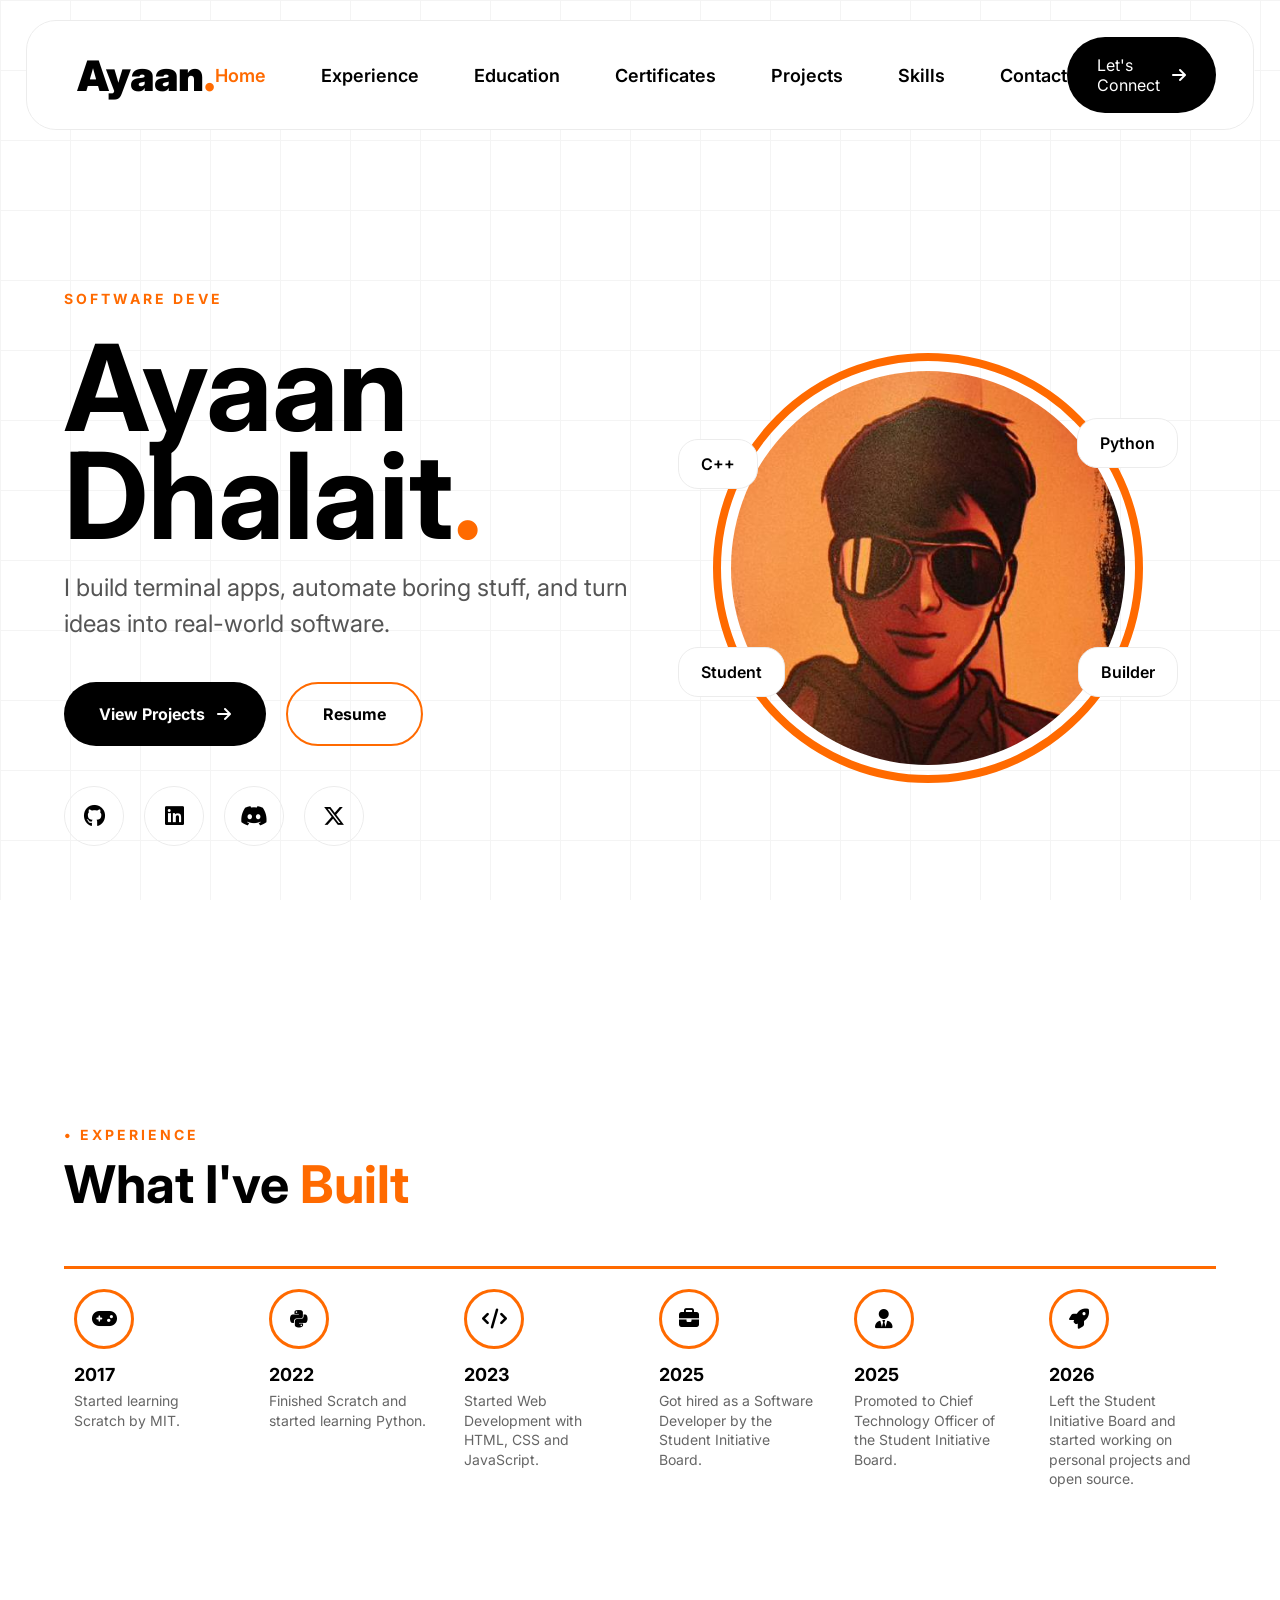
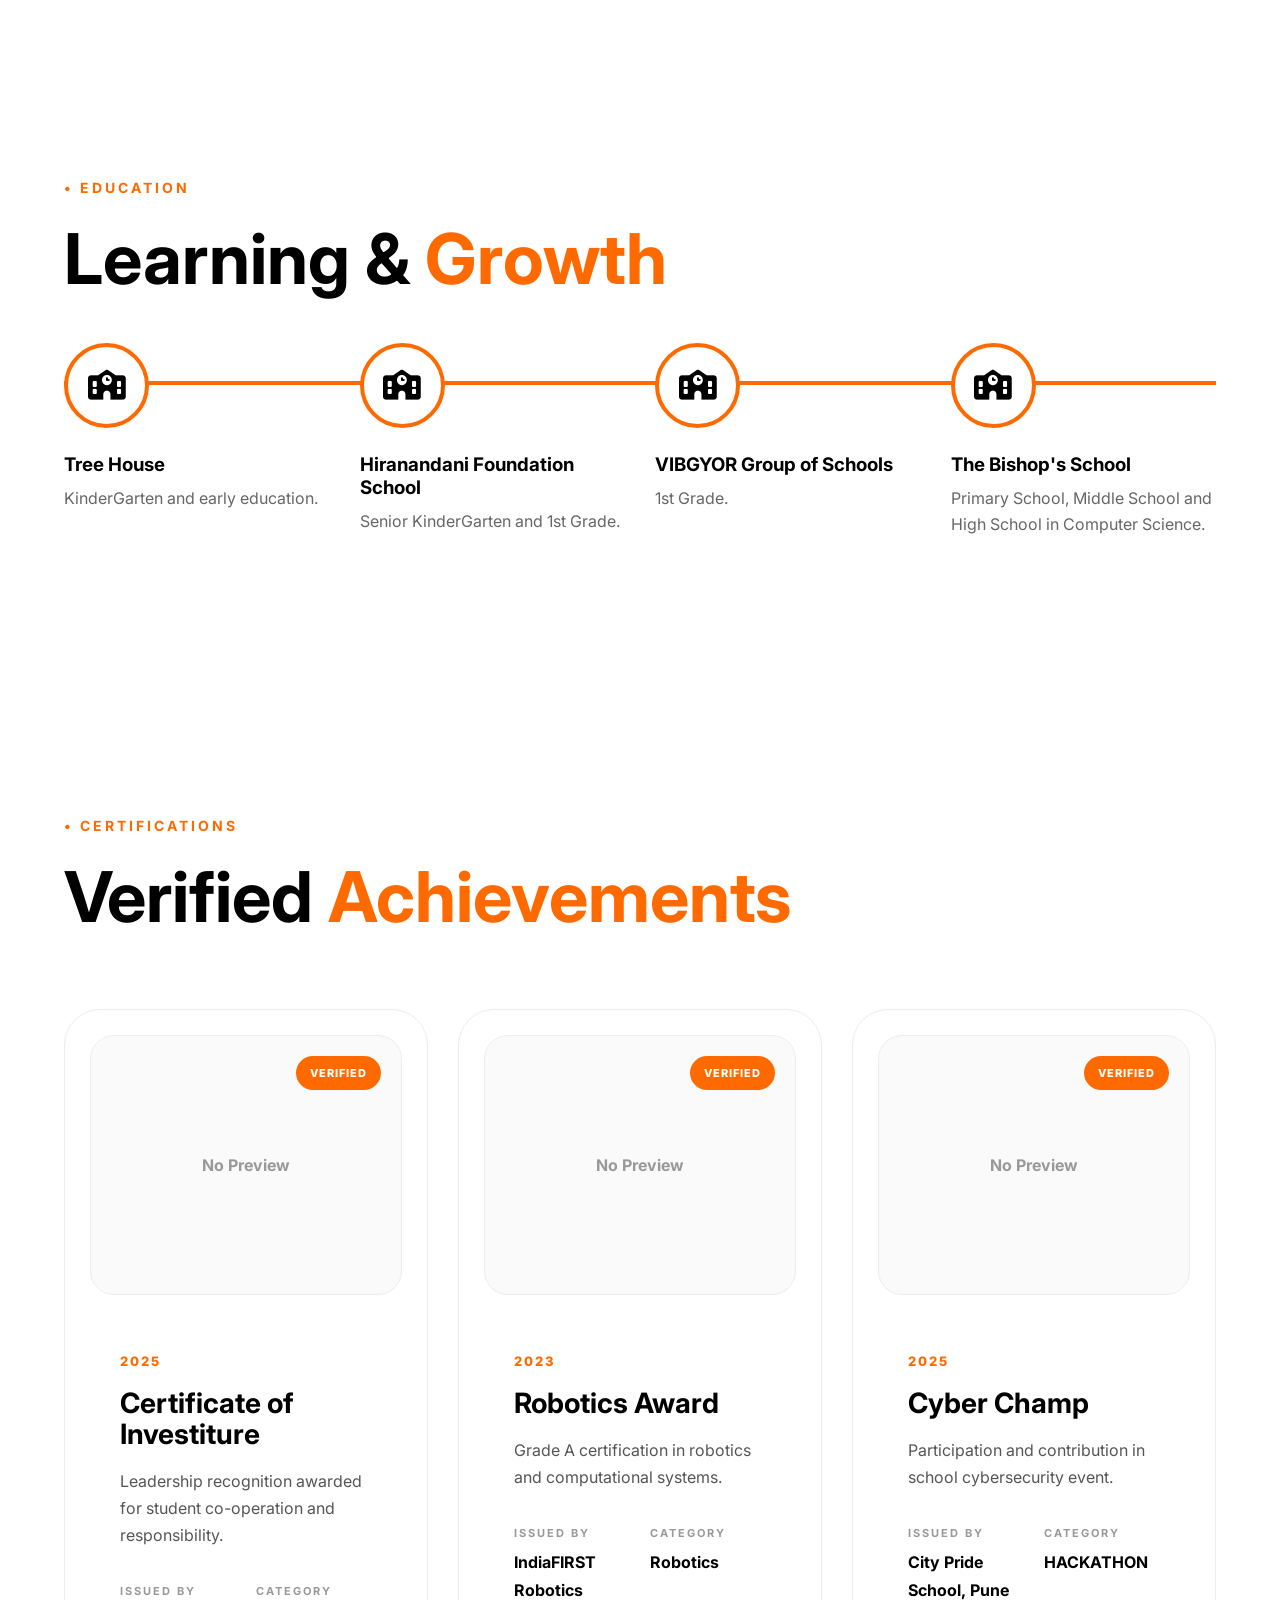
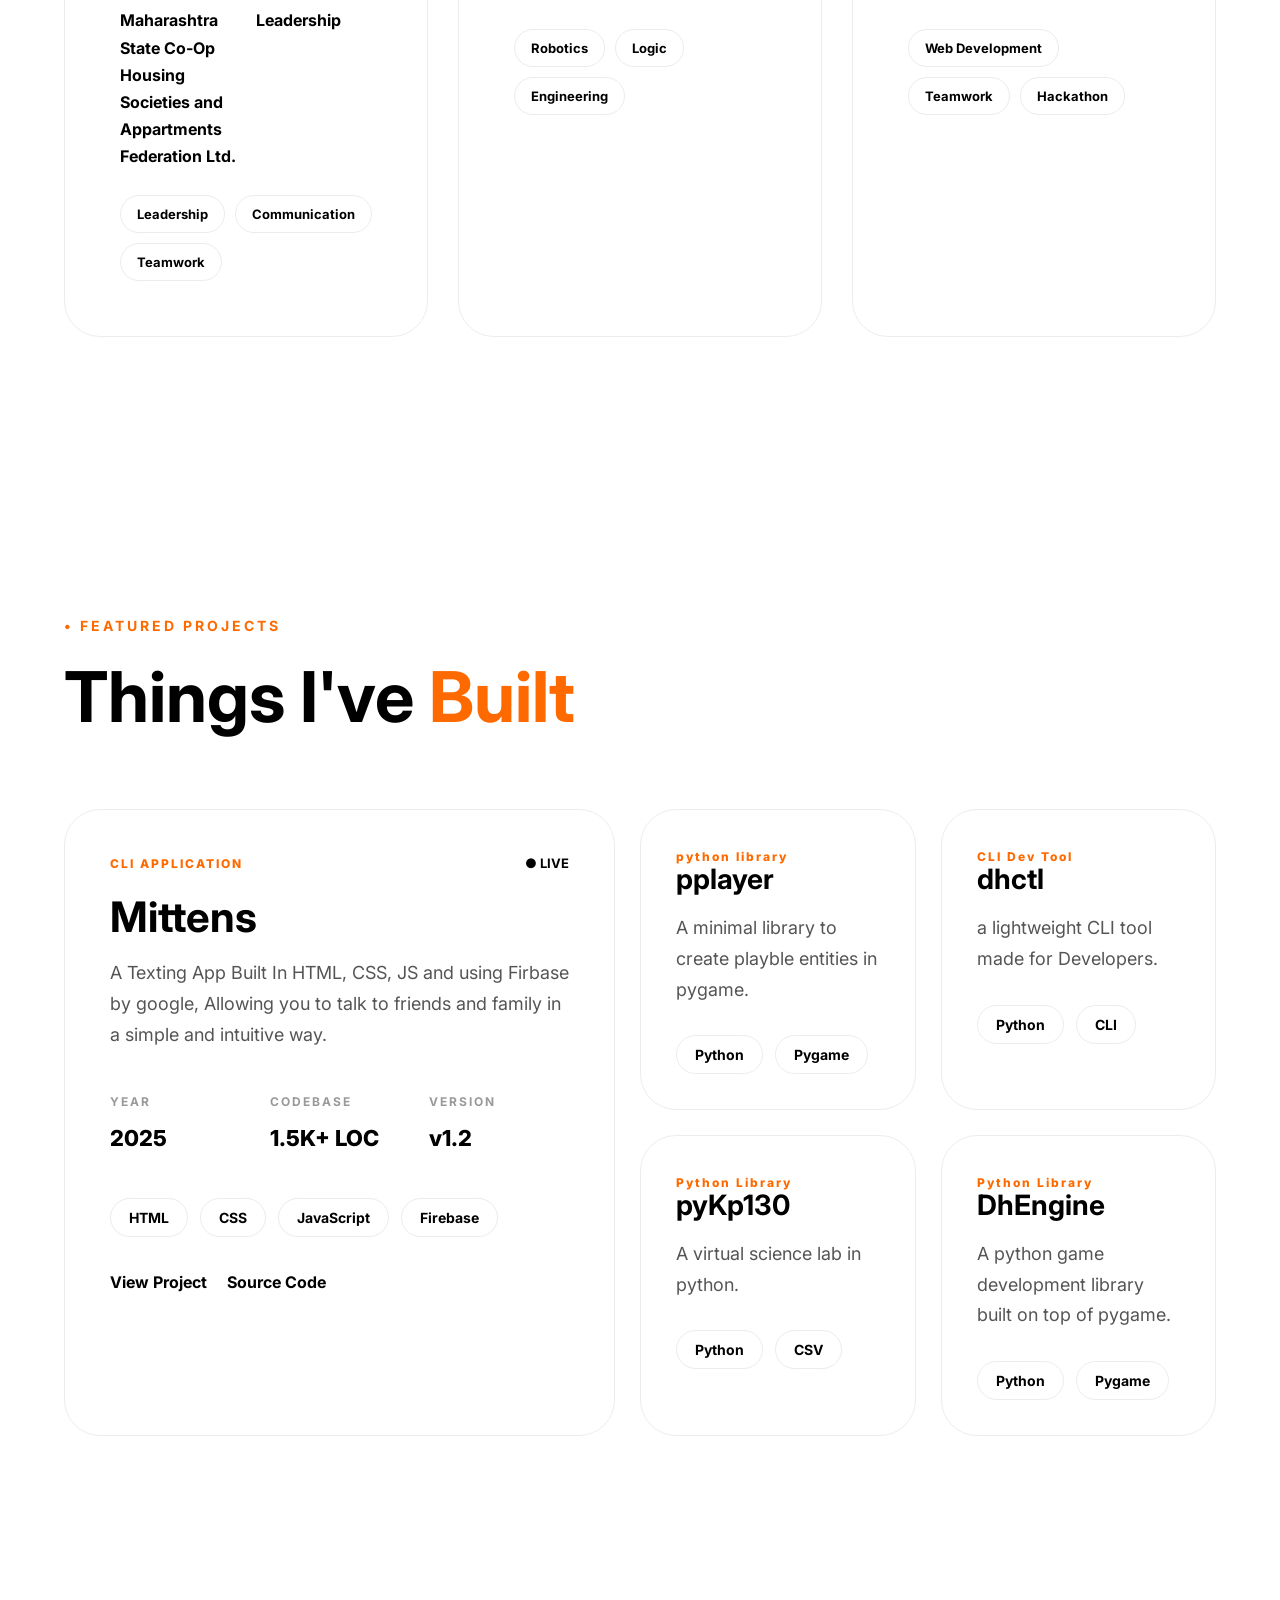
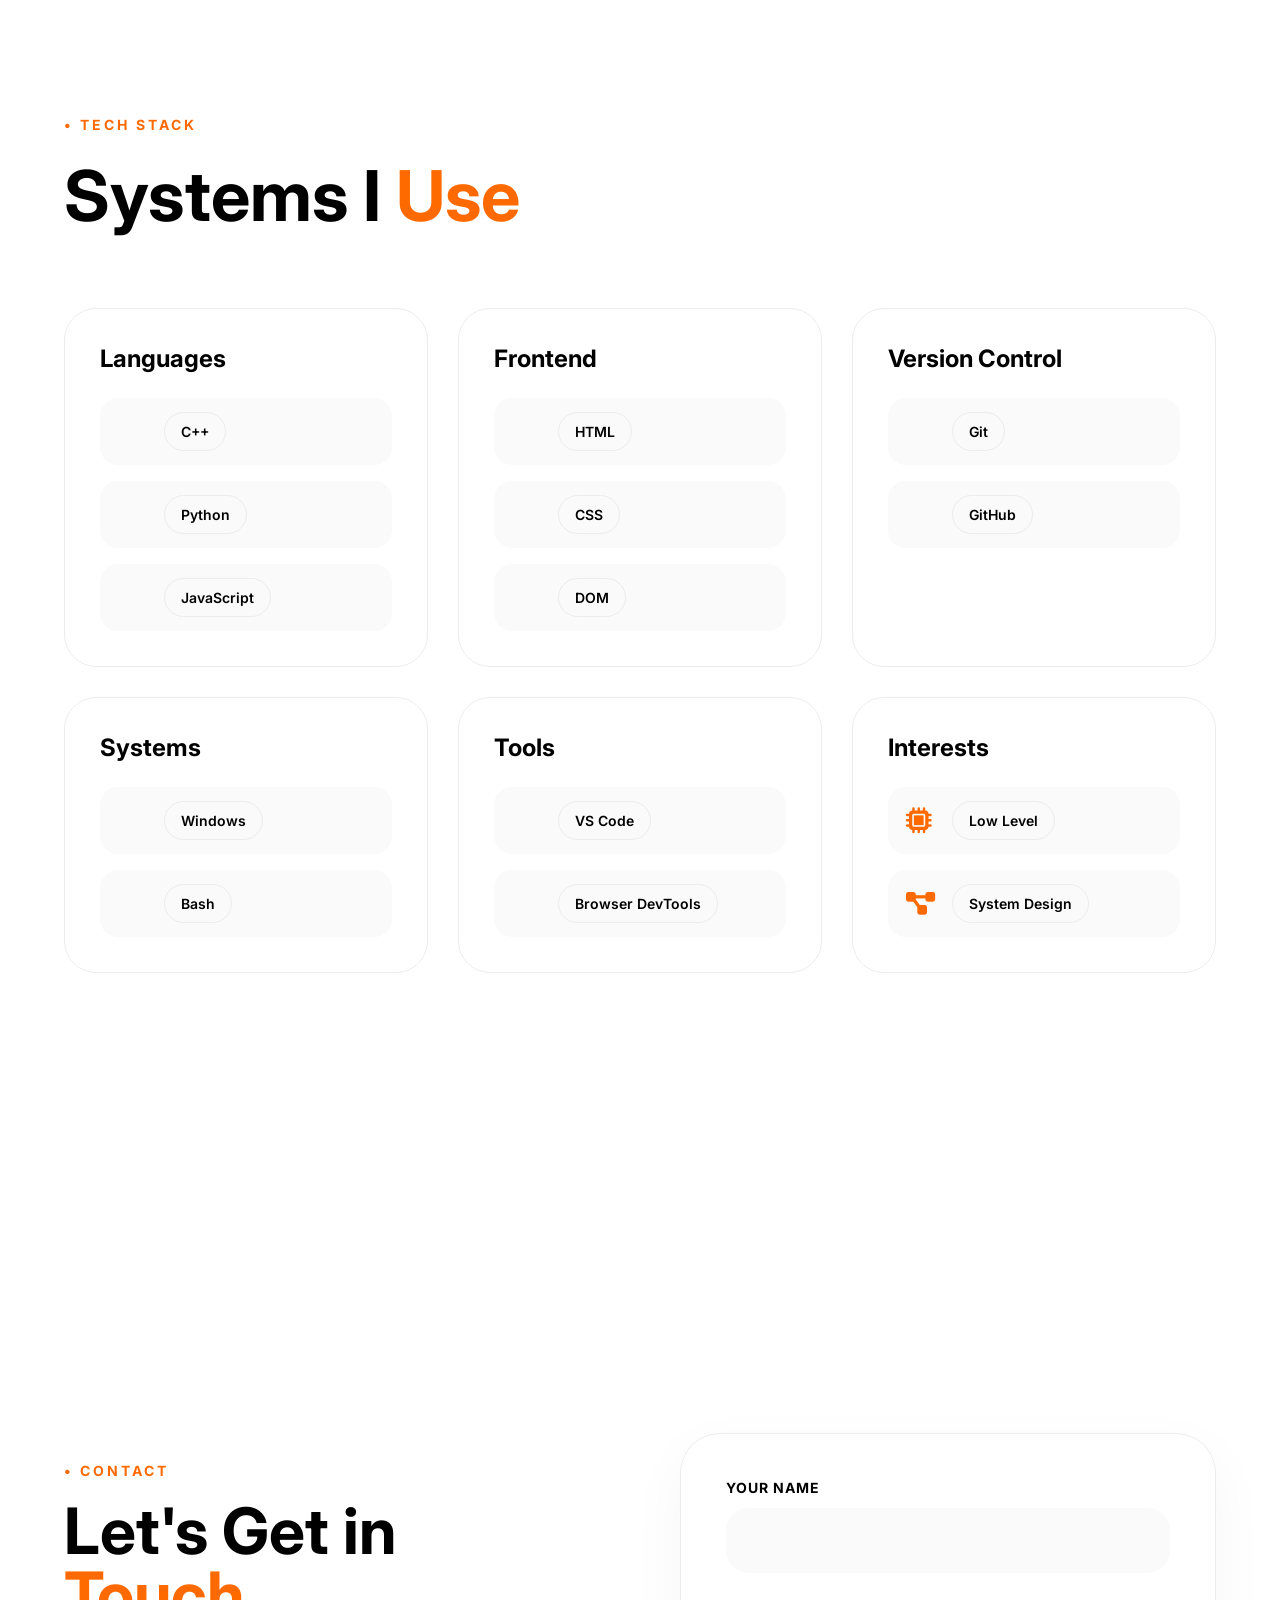
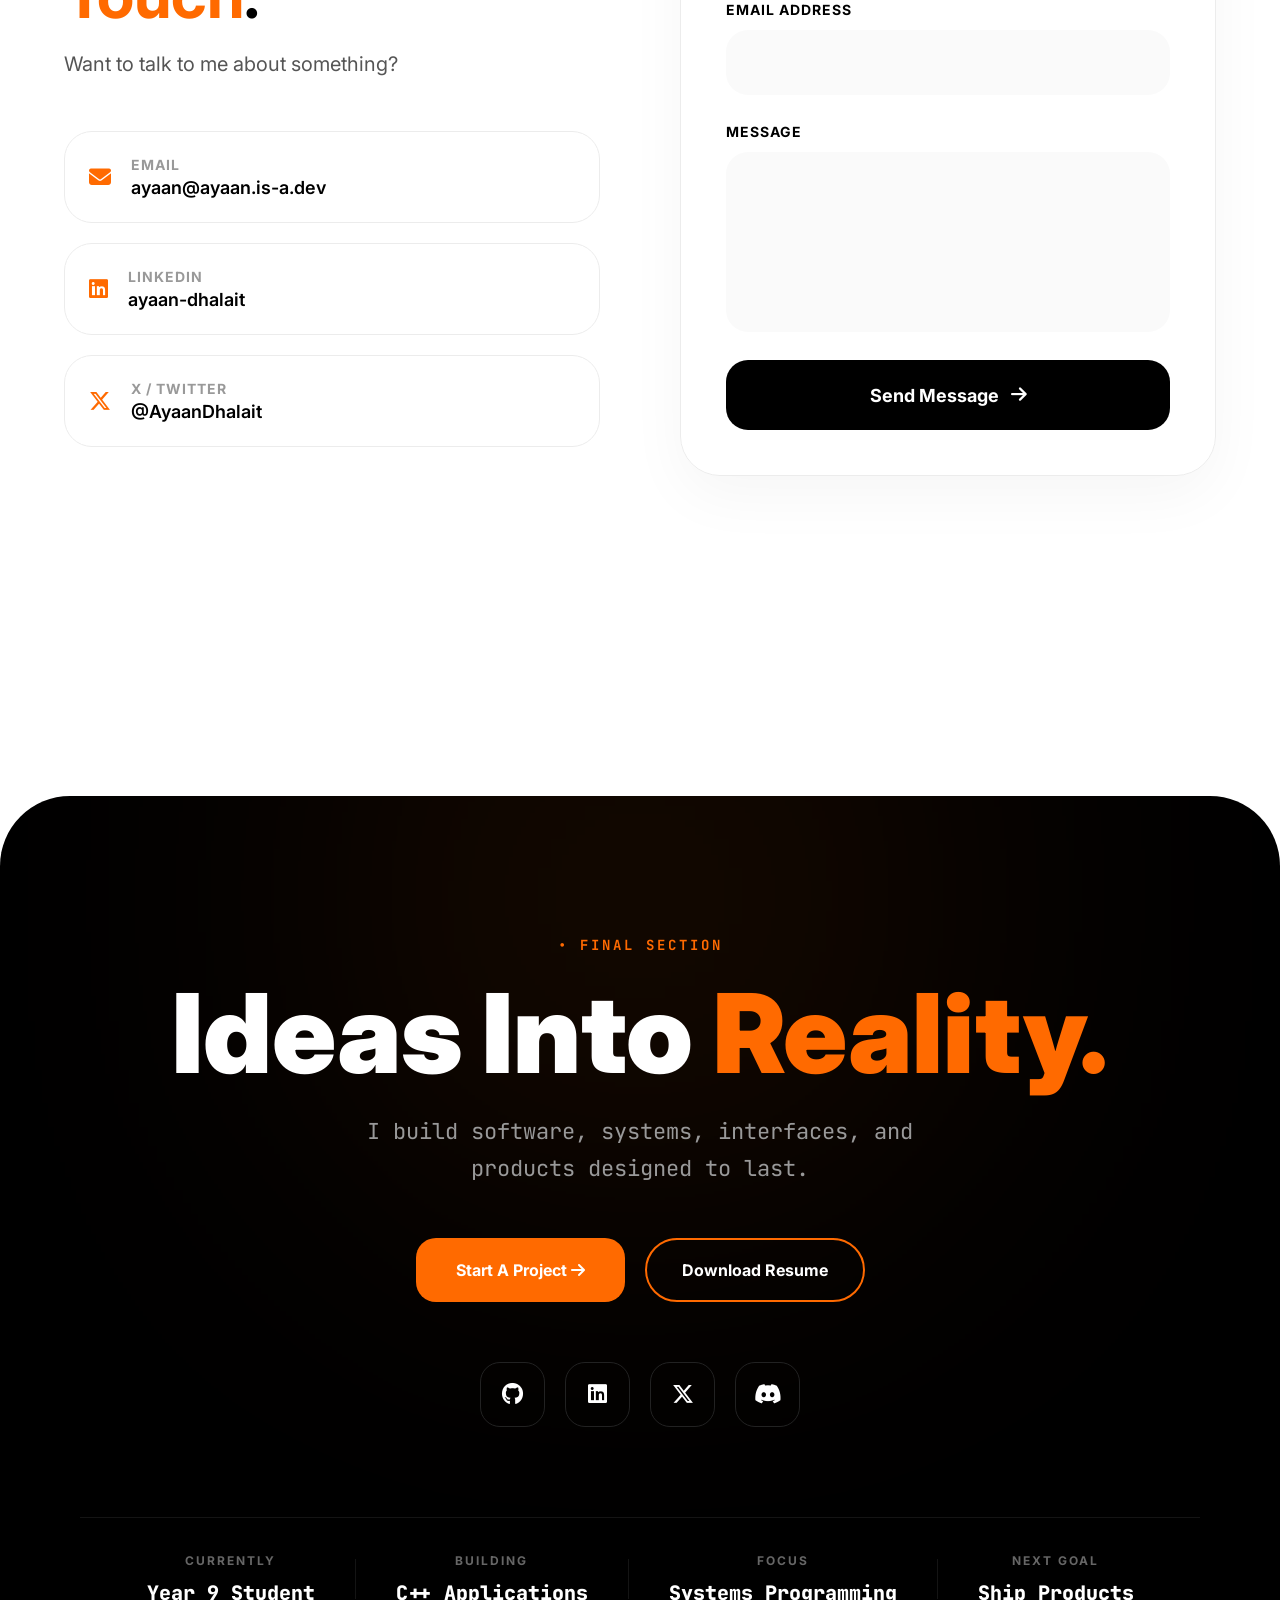
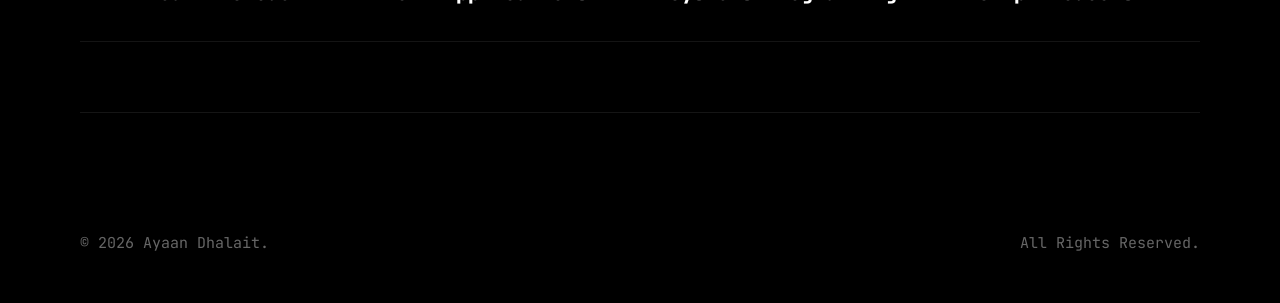
==== index.html @ b7010434 "Update index.html" ====
<!DOCTYPE html>
<html lang="en">
<head>
    <meta charset="UTF-8">
    <meta name="viewport" content="width=device-width, initial-scale=1.0">
    <title>Ayaan Dhalait</title>
    <link rel="stylesheet" href="styles.css">
    <link href="https://cdnjs.cloudflare.com/ajax/libs/font-awesome/6.7.2/css/all.min.css" rel="stylesheet">
    <link href="https://fonts.googleapis.com/css2?family=Inter:wght@400;500;600;700;800;900&display=swap" rel="stylesheet">
    <link rel="stylesheet" href="https://cdn.jsdelivr.net/gh/devicons/devicon@latest/devicon.min.css">
    <link rel="preconnect" href="https://fonts.googleapis.com">
    <link rel="preconnect" href="https://fonts.gstatic.com" crossorigin>
    <link href="https://fonts.googleapis.com/css2?family=JetBrains+Mono:ital,wght@0,100..800;1,100..800&display=swap" rel="stylesheet">
    <!DOCTYPE html>
    <meta name="description" content="Ayaan Dhalait is a Computer Programmer, Front-End Developer and Ex-CTO of the Student Initiative Board.">
    <meta property="og:title" content="Ayaan Dhalait">
    <meta name="twitter:title" content="Ayaan Dhalait">
    <meta name="application-name" content="Ayaan Dhalait">
    <meta name="keywords" content="Ayaan Dhalait, developer, programmer, Python, Pygame, web developer, portfolio">
    <meta name="author" content="Ayaan Dhalait">
    <link rel="canonical" href="https://ayaan.is-a.dev/">
    <meta property="og:title" content="Ayaan Dhalait">
    <meta property="og:description" content="Developer building games, tools, and web applications.">
    <meta property="og:url" content="https://ayaan.is-a.dev">
    <meta property="og:type" content="website">
    <meta property="og:image" content="https://ayaan.is-a.dev/banner.png">
    <meta name="twitter:card" content="summary_large_image">
    <meta property="og:site_name" content="Ayaan Dhalait">
    <meta name="twitter:title" content="Ayaan Dhalait">
    <meta name="twitter:description" content="Developer building games and software.">
    <meta name="twitter:image" content="https://ayaan.is-a.dev/banner.png">
    <meta name="twitter:creator" content="@AyaanDhalait">
    <link rel="icon" href="/favicon.ico">
    <script type="application/ld+json">
    {
    "@context": "https://schema.org",
    "@graph": [
        {
        "@type": "Person",
        "@id": "https://ayaan.is-a.dev/#person",
        "name": "Ayaan Dhalait",
        "url": "https://ayaan.is-a.dev/",
        "image": "https://ayaan.is-a.dev/banner.png",
        "jobTitle": "Computer Programmer",
        "birthDate": "2012-08-30",
        "worksFor": {
            "@type": "Organization",
            "name": "Student Initiative Board (SIB)",
            "url": "https://sibglobal.github.io/"
        },
        "sameAs": [
            "https://github.com/AyaanDhalait",
            "https://www.youtube.com/@AyaanDhalait",
            "https://x.com/AyaanDhalait",
            "https://instagram.com/ayaandhalait",
            "https://dev.to/ayaandhalait"
        ],
        "knowsAbout": [
            "Python",
            "JavaScript",
            "HTML",
            "CSS",
            "Game Development",
            "Web Development",
            "Pygame"
        ]
        },
        {
        "@type": "WebSite",
        "@id": "https://ayaan.is-a.dev/#website",
        "url": "https://ayaan.is-a.dev/",
        "name": "Ayaan Dhalait",
        "alternateName": [
            "Ayaan Dhalait Portfolio",
            "Ayaan Dhalait Developer"
        ],
        "description": "Portfolio of Ayaan Dhalait.",
        "publisher": {
            "@id": "https://ayaan.is-a.dev/#person"
        },
        "inLanguage": "en"
        },
    ]
    }
    </script>
</head>
<body>

<div class="grid"></div>

<nav>
    <a href="#home" class="logo">Ayaan<span>.</span></a>

    <div class="nav-links">
        <a href="#home">Home</a>
        <a href="#experience">Experience</a>
        <a href="#education">Education</a>
        <a href="#certificates">Certificates</a>
        <a href="#projects">Projects</a>
        <a href="#skills">Skills</a>
        <a href="#contact">Contact</a>
    </div>

    <a href="#contact" class="nav-btn">
        Let's Connect
        <i class="fa-solid fa-arrow-right"></i>
    </a>
    <div class="hamburger">

    <span></span>
    <span></span>
    <span></span>

</div>


<div class="mobile-menu">

    <a href="#home">Home</a>
    <a href="#experience">Experience</a>
    <a href="#education">Education</a>
    <a href="#certificates">Certificates</a>
    <a href="#projects">Projects</a>
    <a href="#skills">Skills</a>
    <a href="#contact">Contact</a>

</div>
</nav>



<section class="hero" id="home">

    <div class="hero-left">

        <p class="hero-mini" id="typewriter"></p>

        <h1>
            Ayaan<br>
            Dhalait<span>.</span>
        </h1>

        <p class="hero-desc">
            I build terminal apps, automate boring stuff, and turn ideas into real-world software.
        </p>

        <div class="hero-buttons">

            <a href="#projects" class="btn-dark">
                View Projects
                <i class="fa-solid fa-arrow-right"></i>
            </a>

            <a href="Ayaan_Dhalait_Resume.pdf" download class="btn-light">
                Resume
            </a>

        </div>

        <div class="socials">

            <a href="https://github.com/AyaanDhalait"><i class="fa-brands fa-github"></i></a>
            <a href="https://linkedin.com/in/ayaan-dhalait"><i class="fa-brands fa-linkedin"></i></a>
            <a href="https://discord.com/users/1444340744356761781"><i class="fa-brands fa-discord"></i></a>
            <a href="https://x.com/AyaanDhalait"><i class="fa-brands fa-x-twitter"></i></a>

        </div>

    </div>


    <div class="hero-right">

        <div class="avatar-wrap">

            <div class="avatar-ring">
                <img src="Ayaan.png">
            </div>

            <div class="tag tag1">C++</div>
            <div class="tag tag2">Python</div>
            <div class="tag tag3">Student</div>
            <div class="tag tag4">Builder</div>

        </div>

    </div>

</section>



<section class="experience" id="experience">

    <p class="section-mini">
        • EXPERIENCE
    </p>

    <h2>
        What I've <span>Built</span>
    </h2>

    <div class="timeline-line"></div>

    <div class="timeline">

        <div class="step">

            <div class="step-circle">
                <i class="fa-solid fa-gamepad"></i>
            </div>

            <h3>2017</h3>

            <p>
                Started learning Scratch by MIT.
            </p>

        </div>


        <div class="step">

            <div class="step-circle">
                <i class="fa-brands fa-python"></i>
            </div>

            <h3>2022</h3>

            <p>
                Finished Scratch and started learning Python.
            </p>

        </div>


        <div class="step">

            <div class="step-circle">
                <i class="fa-solid fa-code"></i>
            </div>

            <h3>2023</h3>

            <p>
                Started Web Development with HTML, CSS and JavaScript.
            </p>

        </div>


        <div class="step">

            <div class="step-circle">
                <i class="fa-solid fa-briefcase"></i>
            </div>

            <h3>2025</h3>

            <p>
                Got hired as a Software Developer by the Student Initiative Board.
            </p>

        </div>


        <div class="step">

            <div class="step-circle">
                <i class="fa-solid fa-user-tie"></i>
            </div>

            <h3>2025</h3>

            <p>
                Promoted to Chief Technology Officer of the Student Initiative Board.
            </p>

        </div>


        <div class="step">

            <div class="step-circle">
                <i class="fa-solid fa-rocket"></i>
            </div>

            <h3>2026</h3>

            <p>
                Left the Student Initiative Board and started working on personal projects and open source.
            </p>

        </div>

    </div>

</section>


<section class="education" id="education">

    <p class="section-mini">
        • EDUCATION
    </p>

    <h2>
        Learning & <span>Growth</span>
    </h2>


    <div class="timeline-line"></div>


    <div class="timeline">

        <div class="step">

            <div class="step-circle">
                <i class="fa-solid fa-school"></i>
            </div>

            <h3>Tree House</h3>

            <p>
                KinderGarten and early education.
            </p>

        </div>


        <div class="step">

            <div class="step-circle">
                <i class="fa-solid fa-school"></i>
            </div>

            <h3>Hiranandani Foundation School</h3>

            <p>
                Senior KinderGarten and 1st Grade.
            </p>

        </div>


        <div class="step">

            <div class="step-circle">
                <i class="fa-solid fa-school"></i>
            </div>

            <h3>VIBGYOR Group of Schools</h3>

            <p>
                1st Grade.
            </p>

        </div>


        <div class="step">

            <div class="step-circle">
                <i class="fa-solid fa-school"></i>
            </div>

            <h3>The Bishop's School</h3>

            <p>
                Primary School, Middle School and High School in Computer Science.
            </p>

        </div>

    </div>

</section>



<section class="certificates" id="certificates">

    <p class="section-mini">
        • CERTIFICATIONS
    </p>

    <h2>
        Verified <span>Achievements</span>
    </h2>


    <div class="certificate-grid">



        <div class="certificate-card">

            <div class="certificate-preview">

                <img src="certificate.png"
                onerror="this.style.display='none'; this.nextElementSibling.style.display='flex';">

                <div class="certificate-fallback">

                    No Preview

                </div>


                <div class="certificate-badge">

                    VERIFIED

                </div>

            </div>



            <div class="certificate-content">

                <span class="certificate-year">

                    2025

                </span>


                <h3>
                    Certificate of Investiture
                </h3>


                <p>
                    Leadership recognition awarded for
                    student co-operation and responsibility.
                </p>



                <div class="certificate-meta">

                    <div>

                        <span>
                            ISSUED BY
                        </span>

                        <p>
                            Maharashtra State Co-Op Housing Societies and Appartments Federation Ltd.
                        </p>

                    </div>


                    <div>

                        <span>
                            CATEGORY
                        </span>

                        <p>
                            Leadership
                        </p>

                    </div>

                </div>



                <div class="certificate-tags">

                    <span>Leadership</span>
                    <span>Communication</span>
                    <span>Teamwork</span>

                </div>

            </div>

        </div>




        <div class="certificate-card">

            <div class="certificate-preview">

                <img src="certificate2.png"
                onerror="this.style.display='none'; this.nextElementSibling.style.display='flex';">

                <div class="certificate-fallback">

                    No Preview

                </div>


                <div class="certificate-badge">

                    VERIFIED

                </div>

            </div>



            <div class="certificate-content">

                <span class="certificate-year">

                    2023

                </span>


                <h3>
                    Robotics Award
                </h3>


                <p>
                    Grade A certification in robotics
                    and computational systems.
                </p>



                <div class="certificate-meta">

                    <div>

                        <span>
                            ISSUED BY
                        </span>

                        <p>
                            IndiaFIRST Robotics                        </p>

                    </div>


                    <div>

                        <span>
                            CATEGORY
                        </span>

                        <p>
                            Robotics
                        </p>

                    </div>

                </div>



                <div class="certificate-tags">

                    <span>Robotics</span>
                    <span>Logic</span>
                    <span>Engineering</span>

                </div>

            </div>

        </div>




        <div class="certificate-card">

            <div class="certificate-preview">

                <img src="certificate3.png"
                onerror="this.style.display='none'; this.nextElementSibling.style.display='flex';">

                <div class="certificate-fallback">

                    No Preview

                </div>


                <div class="certificate-badge">

                    VERIFIED

                </div>

            </div>



            <div class="certificate-content">

                <span class="certificate-year">

                    2025

                </span>


                <h3>
                    Cyber Champ
                </h3>


                <p>
                    Participation and contribution
                    in school cybersecurity event.
                </p>



                <div class="certificate-meta">

                    <div>

                        <span>
                            ISSUED BY
                        </span>

                        <p>
                            City Pride School, Pune
                        </p>

                    </div>


                    <div>

                        <span>
                            CATEGORY
                        </span>

                        <p>
                            HACKATHON
                        </p>

                    </div>

                </div>



                <div class="certificate-tags">

                    <span>Web Development</span>
                    <span>Teamwork</span>
                    <span>Hackathon</span>

                </div>

            </div>

        </div>


    </div>

</section>



<section class="projects" id="projects">

    <p class="section-mini">
        • FEATURED PROJECTS
    </p>

    <h2>
        Things I've <span>Built</span>
    </h2>


    <div class="projects-layout">


        <div class="project-card large">

            <div class="project-top">

                <span class="project-type">
                    CLI APPLICATION
                </span>

                <span class="project-status">
                    ● LIVE
                </span>

            </div>


            <h3>
                Mittens
            </h3>


            <p>
                A Texting App Built In HTML, CSS, JS and using
                Firbase by google, Allowing you to talk to 
                friends and family in a simple and intuitive way.
            </p>


            <div class="project-metrics">

                <div>

                    <span>
                        YEAR
                    </span>

                    <p>
                        2025
                    </p>

                </div>


                <div>

                    <span>
                        CODEBASE
                    </span>

                    <p>
                        1.5K+ LOC
                    </p>

                </div>


                <div>

                    <span>
                        VERSION
                    </span>

                    <p>
                        v1.2
                    </p>

                </div>

            </div>


            <div class="project-stack">

                <span>HTML</span>
                <span>CSS</span>
                <span>JavaScript</span>
                <span>Firebase</span>

            </div>


            <div class="project-actions">

                <a href="https://mittenssocial.github.io/" target="_blank">
                    View Project
                </a>

                <a href="https://github.com/mittenssocial/mittenssocial.github.io/" target="_blank">
                    Source Code
                </a>

            </div>

        </div>




        <div class="project-card">

            <span class="project-type">
                python library
            </span>

            <h3>
                pplayer
            </h3>

            <p>
                A minimal library to create playble entities in pygame.
            </p>


            <div class="project-stack">

                <span>Python</span>
                <span>Pygame</span>

            </div>

        </div>




        <div class="project-card">

            <span class="project-type">
                CLI Dev Tool
            </span>

            <h3>
                dhctl
            </h3>

            <p>
                a lightweight CLI tool made for Developers.
            </p>


            <div class="project-stack">

                <span>Python</span>
                <span>CLI</span>

            </div>

        </div>




        <div class="project-card">

            <span class="project-type">
                Python Library
            </span>

            <h3>
                pyKp130
            </h3>

            <p>
                A virtual science lab in python.
            </p>


            <div class="project-stack">

                <span>Python</span>
                <span>CSV</span>

            </div>

        </div>

        <div class="project-card">

            <span class="project-type">
                Python Library
            </span>

            <h3>
                DhEngine
            </h3>

            <p>
                A python game development library built on top of pygame.
            </p>


            <div class="project-stack">

                <span>Python</span>
                <span>Pygame</span>

            </div>

        </div>


    </div>

</section>



<section class="skills" id="skills">

    <p class="section-mini">
        • TECH STACK
    </p>

    <h2>
        Systems I <span>Use</span>
    </h2>


    <div class="stack-grid">


        <div class="stack-group">

            <h3>Languages</h3>

            <div class="stack-items">

                <div class="stack-item">
                    <i class="devicon-cplusplus-plain"></i>
                    <span>C++</span>
                </div>

                <div class="stack-item">
                    <i class="devicon-python-plain"></i>
                    <span>Python</span>
                </div>

                <div class="stack-item">
                    <i class="devicon-javascript-plain"></i>
                    <span>JavaScript</span>
                </div>

            </div>

        </div>



        <div class="stack-group">

            <h3>Frontend</h3>

            <div class="stack-items">

                <div class="stack-item">
                    <i class="devicon-html5-plain"></i>
                    <span>HTML</span>
                </div>

                <div class="stack-item">
                    <i class="devicon-css3-plain"></i>
                    <span>CSS</span>
                </div>

                <div class="stack-item">
                    <i class="devicon-javascript-plain"></i>
                    <span>DOM</span>
                </div>

            </div>

        </div>



        <div class="stack-group">

            <h3>Version Control</h3>

            <div class="stack-items">

                <div class="stack-item">
                    <i class="devicon-git-plain"></i>
                    <span>Git</span>
                </div>

                <div class="stack-item">
                    <i class="devicon-github-original"></i>
                    <span>GitHub</span>
                </div>

            </div>

        </div>



        <div class="stack-group">

            <h3>Systems</h3>

            <div class="stack-items">

                <div class="stack-item">
                    <i class="devicon-windows8-original"></i>
                    <span>Windows</span>
                </div>

                <div class="stack-item">
                    <i class="devicon-bash-plain"></i>
                    <span>Bash</span>
                </div>

            </div>

        </div>



        <div class="stack-group">

            <h3>Tools</h3>

            <div class="stack-items">

                <div class="stack-item">
                    <i class="devicon-vscode-plain"></i>
                    <span>VS Code</span>
                </div>

                <div class="stack-item">
                    <i class="devicon-chrome-plain"></i>
                    <span>Browser DevTools</span>
                </div>

            </div>

        </div>



        <div class="stack-group">

            <h3>Interests</h3>

            <div class="stack-items">

                <div class="stack-item">
                    <i class="fa-solid fa-microchip"></i>
                    <span>Low Level</span>
                </div>

                <div class="stack-item">
                    <i class="fa-solid fa-diagram-project"></i>
                    <span>System Design</span>
                </div>

            </div>

        </div>


    </div>

</section>


<section class="contact" id="contact">

    <div class="contact-info">

        <p class="section-mini">
            • CONTACT
        </p>

        <h2>
            Let's Get in <span>Touch</span>.
        </h2>

        <p class="contact-desc">
            Want to talk to me about something?
        </p>


        <div class="contact-meta">

            <div class="meta-card">

                <i class="fa-solid fa-envelope"></i>

                <div>

                    <span>Email</span>

                    <p>ayaan@ayaan.is-a.dev</p>

                </div>

            </div>


<div class="meta-card">

    <i class="fa-brands fa-linkedin"></i>

    <div>

        <span>LinkedIn</span>

        <p>ayaan-dhalait</p>

    </div>

</div>


<div class="meta-card">

    <i class="fa-brands fa-x-twitter"></i>

    <div>

        <span>X / Twitter</span>

        <p>@AyaanDhalait</p>

    </div>

</div>

        </div>

    </div>



<form class="contact-form" action="https://formspree.io/f/xwvavoee" method="POST">

    <div class="input-group">

        <label>Your Name</label>

        <input type="text" name="name" required>

    </div>


    <div class="input-group">

        <label>Email Address</label>

        <input type="email" name="email" required>

    </div>


    <div class="input-group">

        <label>Message</label>

        <textarea name="message" required></textarea>

    </div>


    <!-- optional: subject line -->
    <input type="hidden" name="_subject" value="New message from portfolio">

    <!-- optional: redirect after submit -->
    <input type="hidden" name="_redirect" value="https://ayaan.is-a.dev/thanks.html">


    <button type="submit">

        Send Message

        <i class="fa-solid fa-arrow-right"></i>

    </button>

</form>

</section>


<footer>

    <div class="footer-glow"></div>


    <p class="footer-mini">
        • FINAL SECTION
    </p>


    <h2>
        Ideas Into <span>Reality.</span>
    </h2>


    <p class="footer-desc">
        I build software, systems, interfaces,
        and products designed to last.
    </p>



    <div class="footer-cta">

        <a href="#contact" class="footer-primary">

            Start A Project

            <i class="fa-solid fa-arrow-right"></i>

        </a>


        <a href="Ayaan_Dhalait_Resume.pdf" download class="btn-light">

            Download Resume

        </a>

    </div>



    <div class="footer-socials">

        <a href="https://github.com/AyaanDhalait">
            <i class="fa-brands fa-github"></i>
        </a>

        <a href="https://linkedin.com/in/ayaan-dhalait">
            <i class="fa-brands fa-linkedin"></i>
        </a>

        <a href="https://x.com/AyaanDhalait">
            <i class="fa-brands fa-x-twitter"></i>
        </a>

        <a href="https://discord.com/users/1444340744356761781">
            <i class="fa-brands fa-discord"></i>
        </a>

    </div>



<div class="footer-status">

    <div class="status-item">

        <span>
            Currently
        </span>

        <p>
            Year 9 Student
        </p>

    </div>


    <div class="status-divider"></div>


    <div class="status-item">

        <span>
            Building
        </span>

        <p>
            C++ Applications
        </p>

    </div>


    <div class="status-divider"></div>


    <div class="status-item">

        <span>
            Focus
        </span>

        <p>
            Systems Programming
        </p>

    </div>


    <div class="status-divider"></div>


    <div class="status-item">

        <span>
            Next Goal
        </span>

        <p>
            Ship Products
        </p>

    </div>

</div>



    <div class="footer-line"></div>



    <div class="footer-bottom">

        <p>
            © 2026 Ayaan Dhalait.
        </p>

        <p>
            All Rights Reserved.
        </p>

    </div>

</footer>

<script src="script.js"></script>

</body>
</html>
---- styles.css ----
*{
    margin:0;
    padding:0;
    box-sizing:border-box;
    font-family:Inter,sans-serif;
    scroll-behavior:smooth;
}

body{
    background:white;
    color:black;
    overflow-x:hidden;
}

a{
    text-decoration:none;
    color:inherit;
}

.grid{
    position:fixed;
    inset:0;
    z-index:-1;

    background-image:
    linear-gradient(#f4f4f4 1px,transparent 1px),
    linear-gradient(90deg,#f4f4f4 1px,transparent 1px);

    background-size:70px 70px;
}

nav{
    position:sticky;
    top:20px;

    width:96%;
    margin:20px auto;

    height:110px;

    padding:0 50px;

    background:rgba(255,255,255,.92);

    backdrop-filter:blur(20px);

    border:1px solid #ececec;

    border-radius:30px;

    display:flex;
    justify-content:space-between;
    align-items:center;

    z-index:100;

    transition:.4s;
}

nav.scrolled{
    top:10px;
    box-shadow:0 20px 50px rgba(0,0,0,.08);
}

.logo{
    font-size:42px;
    font-weight:900;
}

.logo span{
    color:#ff6a00;
}

.nav-links{
    display:flex;
    gap:55px;
    font-size:18px;
    font-weight:600;
}

.nav-links a.active{
    color:#ff6a00;
}

.nav-btn{
    background:black;
    color:white;

    border-radius:999px;

    padding:18px 30px;

    display:flex;
    gap:12px;
    align-items:center;
}

.hero{
    width:90%;
    margin:auto;

    min-height:85vh;

    display:grid;
    grid-template-columns:1fr 1fr;
    align-items:center;
}

.hero-mini{
display:block;
height:24px;
min-width:320px;
font-size:14px;
font-weight:700;
letter-spacing:3px;
color:#ff6a00;
text-transform:uppercase;
white-space:nowrap;
overflow:hidden;
}

.section-mini,
.footer-mini{
    color:#ff6a00;
    font-size:14px;
    font-weight:700;
    letter-spacing:3px;
}

.hero h1{
    font-size:120px;
    line-height:.9;
    margin:20px 0;
}

.hero h1 span,
section h2 span,
footer h2 span{
    color:#ff6a00;
}

.hero-desc{
    color:#555;
    font-size:24px;
    line-height:1.5;
    max-width:600px;
}

.hero-buttons{
    margin-top:40px;
    display:flex;
    gap:20px;
}

.btn-dark,
.btn-light{
    padding:20px 35px;
    border-radius:999px;
    font-weight:700;

    display:flex;
    align-items:center;
    gap:12px;
}

.btn-dark{
    background:black;
    color:white;
}

.btn-light{
    border:2px solid #ff6a00;
}

.socials{
    margin-top:40px;
    display:flex;
    gap:20px;
}

.socials a,
.footer-socials a{
    width:60px;
    height:60px;

    border:1px solid #ececec;

    border-radius:50%;

    display:flex;
    justify-content:center;
    align-items:center;

    font-size:22px;

    transition:.3s;
}

.socials a:hover,
.footer-socials a:hover{
    transform:translateY(-5px);
    border-color:#ff6a00;
}

.avatar-wrap{
    position:relative;
    width:500px;
    margin:auto;
    animation:float 4s ease-in-out infinite;
}

.avatar-ring{
    width:430px;
    height:430px;

    border-radius:50%;

    border:8px solid #ff6a00;

    padding:10px;

    margin:auto;
}

.avatar-ring img{
    width:100%;
    height:100%;

    object-fit:cover;

    border-radius:50%;
}

.tag{
    position:absolute;

    background:white;

    border:1px solid #ececec;

    padding:14px 22px;

    border-radius:20px;

    font-weight:600;

    transition:.3s;
}

.tag:hover{
    transform:translateY(-5px);
    border-color:#ff6a00;
}

.tag1{
    top:20%;
    left:0;
}

.tag2{
    top:15%;
    right:0;
}

.tag3{
    bottom:20%;
    left:0;
}

.tag4{
    bottom:20%;
    right:0;
}

section{
    width:90%;
    margin:auto;
    padding:140px 0;
}

section h2{
    font-size:70px;
    margin-top:20px;
}

.timeline-line{
    width:100%;
    height:4px;

    background:#ff6a00;

    margin:80px 0 -42px;
}

.timeline{
    display:grid;
    grid-template-columns:repeat(4,1fr);
    gap:30px;
}

.step-circle{
    width:85px;
    height:85px;
    background-color: #fff;
    border-radius:50%;

    border:4px solid #ff6a00;

    display:flex;
    justify-content:center;
    align-items:center;

    font-size:30px;
}

.step h3{
    margin:25px 0 10px;
}

.step p{
    color:#666;
    line-height:1.6;
}

.project-grid{
    margin-top:60px;

    display:grid;
    grid-template-columns:repeat(3,1fr);

    gap:30px;
}

.project-card{
    border:1px solid #ececec;

    border-radius:28px;

    padding:20px;

    transition:.4s;
}

.project-card:hover{
    transform:translateY(-12px);
    box-shadow:0 20px 50px rgba(0,0,0,.08);
}

.project-preview{
    height:220px;

    background:black;

    border-radius:20px;

    margin-bottom:20px;
}

.project-top{
    display:flex;
    justify-content:space-between;
    margin-bottom:10px;
}

.project-card p{
    color:#666;
}

.skill-pills{
    margin-top:60px;

    display:flex;
    gap:20px;
    flex-wrap:wrap;
}

.pill{
    padding:20px 30px;

    border-radius:999px;

    border:1px solid #ececec;

    font-weight:700;

    transition:.3s;
}

.pill:hover{
    transform:translateY(-5px);
    border-color:#ff6a00;
}

footer{
    width:100%;

    margin-top:100px;

    padding:180px 6% 60px;

    background:black;

    color:white;

    border-radius:80px 80px 0 0;
}

footer h2{
    margin-top:30px;
    font-size:100px;
    line-height:1;
}

.footer-socials{
    margin-top:70px;

    display:flex;
    gap:25px;
}

.footer-bottom{
    margin-top:120px;

    display:flex;
    justify-content:space-between;

    color:#888;

    font-size:18px;
}

@keyframes float{

    0%{
        transform:translateY(0);
    }

    50%{
        transform:translateY(-12px);
    }

    100%{
        transform:translateY(0);
    }

}

.experience,
.education{
    width:90%;
    margin:auto;
    padding:140px 0;
}

.exp-grid{
    margin-top:60px;

    display:grid;
    grid-template-columns:repeat(2,1fr);

    gap:30px;
}

.exp-card,
.edu-card{

    border:1px solid #ececec;

    border-radius:30px;

    padding:40px;

    transition:.4s;

}

.exp-card:hover,
.edu-card:hover{

    transform:translateY(-10px);

    box-shadow:0 20px 50px rgba(0,0,0,.08);

}

.year{

    color:#ff6a00;

    font-weight:800;

    font-size:18px;

}

.exp-card h3,
.edu-card h3{

    margin:20px 0 15px;

    font-size:34px;

}

.exp-card p,
.edu-card p{

    color:#666;

    line-height:1.7;

}

.edu-card{

    margin-top:60px;

    display:flex;

    justify-content:space-between;

    align-items:center;

}

.contact{
display:grid;
grid-template-columns:1fr 1fr;
gap:80px;
align-items:center;
margin-top:180px;
}



.contact-info h2{
font-size:64px;
line-height:1;
margin:20px 0;
}



.contact-desc{
font-size:20px;
line-height:1.7;
color:#555;
max-width:500px;
}



.contact-meta{
display:flex;
flex-direction:column;
gap:20px;
margin-top:50px;
}



.meta-card{
display:flex;
align-items:center;
gap:20px;
padding:24px;
border:1px solid #ececec;
border-radius:28px;
transition:.4s;
}

.meta-card:hover{
transform:translateX(10px);
border-color:#ff6a00;
}



.meta-card i{
font-size:22px;
color:#ff6a00;
}



.meta-card span{
display:block;
font-size:14px;
font-weight:700;
text-transform:uppercase;
letter-spacing:1px;
color:#999;
margin-bottom:4px;
}



.meta-card p{
font-size:18px;
font-weight:600;
}



.contact-form{
padding:45px;
border:1px solid #ececec;
border-radius:40px;
display:flex;
flex-direction:column;
gap:28px;
box-shadow:0 20px 60px rgba(0,0,0,.04);
}



.input-group{
display:flex;
flex-direction:column;
gap:12px;
}



.input-group label{
font-size:14px;
font-weight:700;
letter-spacing:1px;
text-transform:uppercase;
}



.contact-form input,
.contact-form textarea{
border:none;
outline:none;
background:#fafafa;
padding:22px;
border-radius:22px;
font-size:18px;
font-family:inherit;
transition:.3s;
}



.contact-form textarea{
height:180px;
resize:none;
}



.contact-form input:focus,
.contact-form textarea:focus{
background:white;
box-shadow:0 0 0 2px #ff6a00;
}



.contact-form button{
height:70px;
border:none;
border-radius:22px;
background:black;
color:white;
font-size:18px;
font-weight:700;
cursor:pointer;
display:flex;
align-items:center;
justify-content:center;
gap:12px;
transition:.4s;
}



.contact-form button:hover{
background:#ff6a00;
transform:translateY(-4px);
}

.certificate-preview{
    height:220px;
    border-radius:20px;
    overflow:hidden;
    margin-bottom:20px;
    border:1px solid #ececec;
}

.certificate-preview img{
    width:100%;
    height:100%;
    object-fit:cover;
}

.no-preview{
    display:flex;
    justify-content:center;
    align-items:center;
    color:#999;
}

.card-type{
font-size:13px;
font-weight:700;
letter-spacing:2px;
color:#ff6a00;
}

.project-stack,
.stack-items{
display:flex;
flex-wrap:wrap;
gap:12px;
margin-top:25px;
}

.project-stack span,
.stack-items span{
padding:10px 16px;
border:1px solid #ececec;
border-radius:999px;
font-size:14px;
font-weight:600;
}

.project-actions{
display:flex;
gap:30px;
margin-top:30px;
}

.project-actions a{
text-decoration:none;
font-weight:700;
color:black;
}

.certificate-grid{
display:grid;
grid-template-columns:repeat(3,1fr);
gap:30px;
}

.certificate-card{
border:1px solid #ececec;
border-radius:32px;
padding:25px;
}

.certificate-preview{
height:230px;
border-radius:24px;
overflow:hidden;
margin-bottom:25px;
background:#fafafa;
position:relative;
}

.certificate-preview img{
width:100%;
height:100%;
object-fit:cover;
}

.no-preview{
display:none;
justify-content:center;
align-items:center;
height:100%;
font-weight:600;
color:#999;
}

.stack-grid{
display:grid;
grid-template-columns:repeat(3,1fr);
gap:30px;
margin-top:60px;
}

.stack-group{
border:1px solid #ececec;
border-radius:32px;
padding:35px;
}

.hamburger{
display:none;
flex-direction:column;
gap:6px;
cursor:pointer;
z-index:1001;
}

.hamburger span{
width:30px;
height:3px;
background:black;
border-radius:999px;
transition:.3s;
}

.mobile-menu{
display:none;
}

@media(max-width:1000px){

.nav-links,
.nav-btn{
display:none;
}

.hamburger{
display:flex;
}

.mobile-menu{
position:fixed;
top:100px;
left:0;
width:100%;
background:white;
padding:40px;
display:flex;
flex-direction:column;
gap:25px;
transform:translateY(-150%);
opacity:0;
pointer-events:none;
transition:.4s;
z-index:1000;
border-bottom:1px solid #ececec;
}

.mobile-menu.active{
transform:translateY(0);
opacity:1;
pointer-events:auto;
}

.mobile-menu a{
text-decoration:none;
font-size:24px;
font-weight:700;
color:black;
}

.hero{
grid-template-columns:1fr;
gap:80px;
text-align:center;
}

.hero-right{
display:flex;
justify-content:center;
}

.avatar-ring{
width:300px;
height:300px;
}

h1{
font-size:70px;
}

.timeline,
.project-grid,
.certificate-grid,
.stack-grid{
grid-template-columns:1fr;
}

.contact{
grid-template-columns:1fr;
gap:60px;
}

footer h2{
font-size:50px;
}

}

footer{
position:relative;
overflow:hidden;
margin-top:180px;
padding:140px 80px 50px;
background:black;
color:white;
border-radius:70px 70px 0 0;
text-align:center;
}



.footer-glow{
position:absolute;
width:500px;
height:500px;
background:#ff6a00;
filter:blur(180px);
opacity:.12;
top:-150px;
left:50%;
transform:translateX(-50%);
pointer-events:none;
}



.footer-mini{
font-size:14px;
letter-spacing:3px;
font-weight:700;
color:#ff6a00;
position:relative;
}



footer h2{
font-size:110px;
line-height:.9;
font-weight:900;
margin:30px 0;
position:relative;
}

footer h2 span{
color:#ff6a00;
}



.footer-desc{
font-size:22px;
line-height:1.7;
color:#999;
max-width:650px;
margin:auto;
position:relative;
}



.footer-cta{
display:flex;
justify-content:center;
gap:20px;
margin-top:50px;
flex-wrap:wrap;
position:relative;
}



.footer-primary,
.footer-secondary{
padding:22px 40px;
border-radius:20px;
text-decoration:none;
font-weight:700;
transition:.4s;
}



.footer-primary{
background:#ff6a00;
color:white;
}



.footer-secondary{
border:1px solid #222;
color:white;
}



.footer-primary:hover,
.footer-secondary:hover{
transform:translateY(-6px);
}



.footer-socials{
display:flex;
justify-content:center;
gap:20px;
margin-top:60px;
position:relative;
}



.footer-socials a{
width:65px;
height:65px;
border:1px solid #222;
border-radius:20px;
display:flex;
align-items:center;
justify-content:center;
font-size:22px;
color:white;
text-decoration:none;
transition:.4s;
}



.footer-socials a:hover{
background:#ff6a00;
border-color:#ff6a00;
transform:translateY(-5px);
}



.footer-panels{
display:grid;
grid-template-columns:repeat(4,1fr);
gap:25px;
margin-top:90px;
position:relative;
}



.footer-panel{
padding:30px;
border:1px solid #151515;
border-radius:30px;
text-align:left;
}



.footer-panel span{
font-size:12px;
letter-spacing:2px;
color:#ff6a00;
font-weight:700;
display:block;
margin-bottom:15px;
}



.footer-panel p{
font-size:20px;
font-weight:700;
}



.footer-line{
height:1px;
background:#151515;
margin:70px 0 40px;
}



.footer-bottom{
display:flex;
justify-content:space-between;
color:#666;
font-size:15px;
}

.projects-layout{
display:grid;
grid-template-columns:2fr 1fr 1fr;
gap:25px;
margin-top:70px;
}



.project-card{
background:white;
border:1px solid #ececec;
border-radius:36px;
padding:35px;
transition:.4s;
position:relative;
overflow:hidden;
}



.project-card:hover{
transform:translateY(-10px);
border-color:#ff6a00;
box-shadow:0 20px 60px rgba(0,0,0,.06);
}



.project-card.large{
grid-row:span 2;
padding:45px;
}



.project-top{
display:flex;
justify-content:space-between;
align-items:center;
margin-bottom:25px;
}



.project-type{
font-size:12px;
font-weight:800;
letter-spacing:2px;
color:#ff6a00;
}



.project-status{
font-size:13px;
font-weight:700;
}



.project-card h3{
font-size:42px;
line-height:1;
margin-bottom:20px;
}



.project-card:not(.large) h3{
font-size:28px;
}



.project-card p{
font-size:18px;
line-height:1.7;
color:#555;
}



.project-metrics{
display:grid;
grid-template-columns:repeat(3,1fr);
gap:20px;
margin:40px 0;
}



.project-metrics span{
font-size:12px;
font-weight:700;
color:#999;
letter-spacing:2px;
}



.project-metrics p{
font-size:22px;
font-weight:800;
margin-top:10px;
color:black;
}



.project-stack{
display:flex;
flex-wrap:wrap;
gap:12px;
margin-top:30px;
}



.project-stack span{
padding:10px 18px;
border:1px solid #ececec;
border-radius:999px;
font-size:14px;
font-weight:700;
}



.project-actions{
display:flex;
gap:20px;
margin-top:35px;
}



.project-actions a{
text-decoration:none;
font-weight:700;
color:black;
transition:.3s;
}



.project-actions a:hover{
color:#ff6a00;
}

.certificate-grid{
display:grid;
grid-template-columns:repeat(3,1fr);
gap:30px;
margin-top:70px;
}



.certificate-card{
border:1px solid #ececec;
border-radius:36px;
overflow:hidden;
background:white;
transition:.4s;
}



.certificate-card:hover{
transform:translateY(-10px);
border-color:#ff6a00;
box-shadow:0 20px 60px rgba(0,0,0,.05);
}



.certificate-preview{
height:260px;
position:relative;
background:#fafafa;
overflow:hidden;
}



.certificate-preview img{
width:100%;
height:100%;
object-fit:cover;
}



.certificate-fallback{
display:none;
justify-content:center;
align-items:center;
height:100%;
font-weight:700;
color:#999;
}



.certificate-badge{
position:absolute;
top:20px;
right:20px;
padding:10px 14px;
background:#ff6a00;
color:white;
border-radius:999px;
font-size:11px;
font-weight:800;
letter-spacing:1px;
}



.certificate-content{
padding:30px;
}



.certificate-year{
font-size:13px;
font-weight:800;
letter-spacing:2px;
color:#ff6a00;
}



.certificate-content h3{
font-size:28px;
line-height:1.1;
margin:18px 0;
}



.certificate-content p{
line-height:1.7;
color:#555;
}



.certificate-meta{
display:grid;
grid-template-columns:1fr 1fr;
gap:20px;
margin-top:30px;
}



.certificate-meta span{
font-size:11px;
letter-spacing:2px;
font-weight:700;
color:#999;
}



.certificate-meta p{
margin-top:8px;
font-weight:700;
color:black;
}



.certificate-tags{
display:flex;
flex-wrap:wrap;
gap:10px;
margin-top:25px;
}



.certificate-tags span{
padding:10px 16px;
border-radius:999px;
border:1px solid #ececec;
font-size:13px;
font-weight:700;
}

.stack-grid{
display:grid;
grid-template-columns:repeat(3,1fr);
gap:30px;
margin-top:70px;
}

.stack-group{
padding:35px;
border:1px solid #ececec;
border-radius:32px;
transition:.4s;
}

.stack-group:hover{
transform:translateY(-8px);
border-color:#ff6a00;
}

.stack-group h3{
font-size:24px;
margin-bottom:25px;
}

.stack-items{
display:flex;
flex-direction:column;
gap:16px;
}

.stack-item{
display:flex;
align-items:center;
gap:16px;
padding:14px 18px;
background:#fafafa;
border-radius:18px;
font-weight:700;
transition:.3s;
}

.stack-item:hover{
transform:translateX(8px);
}

.stack-item i{
font-size:26px;
color:#ff6a00;
min-width:30px;
}

@media(max-width:1000px){

.stack-grid{
grid-template-columns:1fr;
}

}

.footer-status{
margin-top:90px;
padding:35px 0;
border-top:1px solid rgba(255,255,255,.08);
border-bottom:1px solid rgba(255,255,255,.08);
display:flex;
justify-content:center;
align-items:center;
gap:40px;
flex-wrap:wrap;
}



.status-item{
text-align:center;
}

.status-item span{
display:block;
font-size:12px;
font-weight:700;
letter-spacing:2px;
text-transform:uppercase;
color:#666;
margin-bottom:12px;
}



.status-item p{
font-size:20px;
font-weight:800;
color:white;
}



.status-divider{
width:1px;
height:40px;
background:rgba(255,255,255,.08);
}



@media(max-width:1000px){

.footer-status{
flex-direction:column;
gap:25px;
}

.status-divider{
display:none;
}

}

.experience .timeline{
    display:grid;
    grid-template-columns:repeat(6,1fr);
    gap:18px;
    margin-top:40px;
}

.experience .timeline-line{
    margin:50px 0 -30px;
    height:3px;
}

.experience .step-circle{
    width:60px;
    height:60px;
    font-size:20px;
    border:3px solid #ff6a00;
}

.experience .step h3{
    margin:15px 0 6px;
    font-size:18px;
}

.experience .step p{
    font-size:14px;
    line-height:1.4;
    color:#666;
}

.experience .step{
    padding:10px;
}

.experience h2{
    font-size:52px;
    margin-top:10px;
}

@media(max-width:1000px){
    .experience .timeline{
        grid-template-columns:1fr;
        gap:25px;
    }

    .experience .step-circle{
        width:55px;
        height:55px;
        font-size:18px;
    }
}

@media (max-width: 768px) {

    section {
        width: 92%;
        padding: 80px 0;
    }

    nav {
        height: 80px;
        padding: 0 20px;
        border-radius: 20px;
    }

    .logo {
        font-size: 28px;
    }

    .hero {
        min-height: auto;
        gap: 50px;
        padding-top: 40px;
    }

    .hero h1 {
        font-size: 44px;
        text-align: center;
    }

    .hero-desc {
        font-size: 16px;
        text-align: center;
        margin: auto;
    }

    .hero-buttons {
        flex-direction: column;
        align-items: center;
    }

    .btn-dark,
    .btn-light {
        width: 100%;
        justify-content: center;
    }

    .socials {
        justify-content: center;
    }

    .avatar-wrap {
        width: 280px;
    }

    .avatar-ring {
        width: 240px;
        height: 240px;
    }

    section h2 {
        font-size: 34px;
        text-align: center;
    }

    .section-mini {
        text-align: center;
        display: block;
    }

    .timeline {
        grid-template-columns: 1fr;
        gap: 30px;
    }

    .timeline-line {
        display: none;
    }

    .step {
        text-align: center;
    }

    .step-circle {
        margin: auto;
    }

    .certificate-grid {
        grid-template-columns: 1fr;
    }

    .projects-layout {
        grid-template-columns: 1fr;
    }

    .project-card.large {
        grid-row: auto;
    }

    .stack-grid {
        grid-template-columns: 1fr;
    }

    .contact {
        grid-template-columns: 1fr;
        gap: 50px;
        text-align: center;
    }

    .contact-desc {
        margin: auto;
    }

    footer h2 {
        font-size: 42px;
    }

    .footer-bottom {
        flex-direction: column;
        gap: 10px;
        text-align: center;
    }

    .footer-status {
        flex-direction: column;
    }

    .status-divider {
        display: none;
    }
}

footer p {
    font-family: 'JetBrains Mono', monospace;
}

.contact-page{
    width:90%;
    margin:auto;
    padding:140px 0;
    text-align:center;
}

.contact-cards{
    margin-top:60px;
    display:grid;
    grid-template-columns:repeat(2,1fr);
    gap:30px;
}

.contact-card{
    border:1px solid #ececec;
    border-radius:32px;
    padding:40px;
    background:white;
    transition:.4s;
}

.contact-card:hover{
    transform:translateY(-10px);
    border-color:#ff6a00;
    box-shadow:0 20px 50px rgba(0,0,0,.06);
}

.contact-label{
    font-size:13px;
    font-weight:800;
    letter-spacing:2px;
    color:#ff6a00;
    margin-bottom:20px;
}

.contact-email{
    font-size:22px;
    font-weight:700;
    color:black;
    word-break:break-word;
}

/* mobile */
@media(max-width:768px){

    .contact-cards{
        grid-template-columns:1fr;
    }

    .contact-email{
        font-size:18px;
    }
}
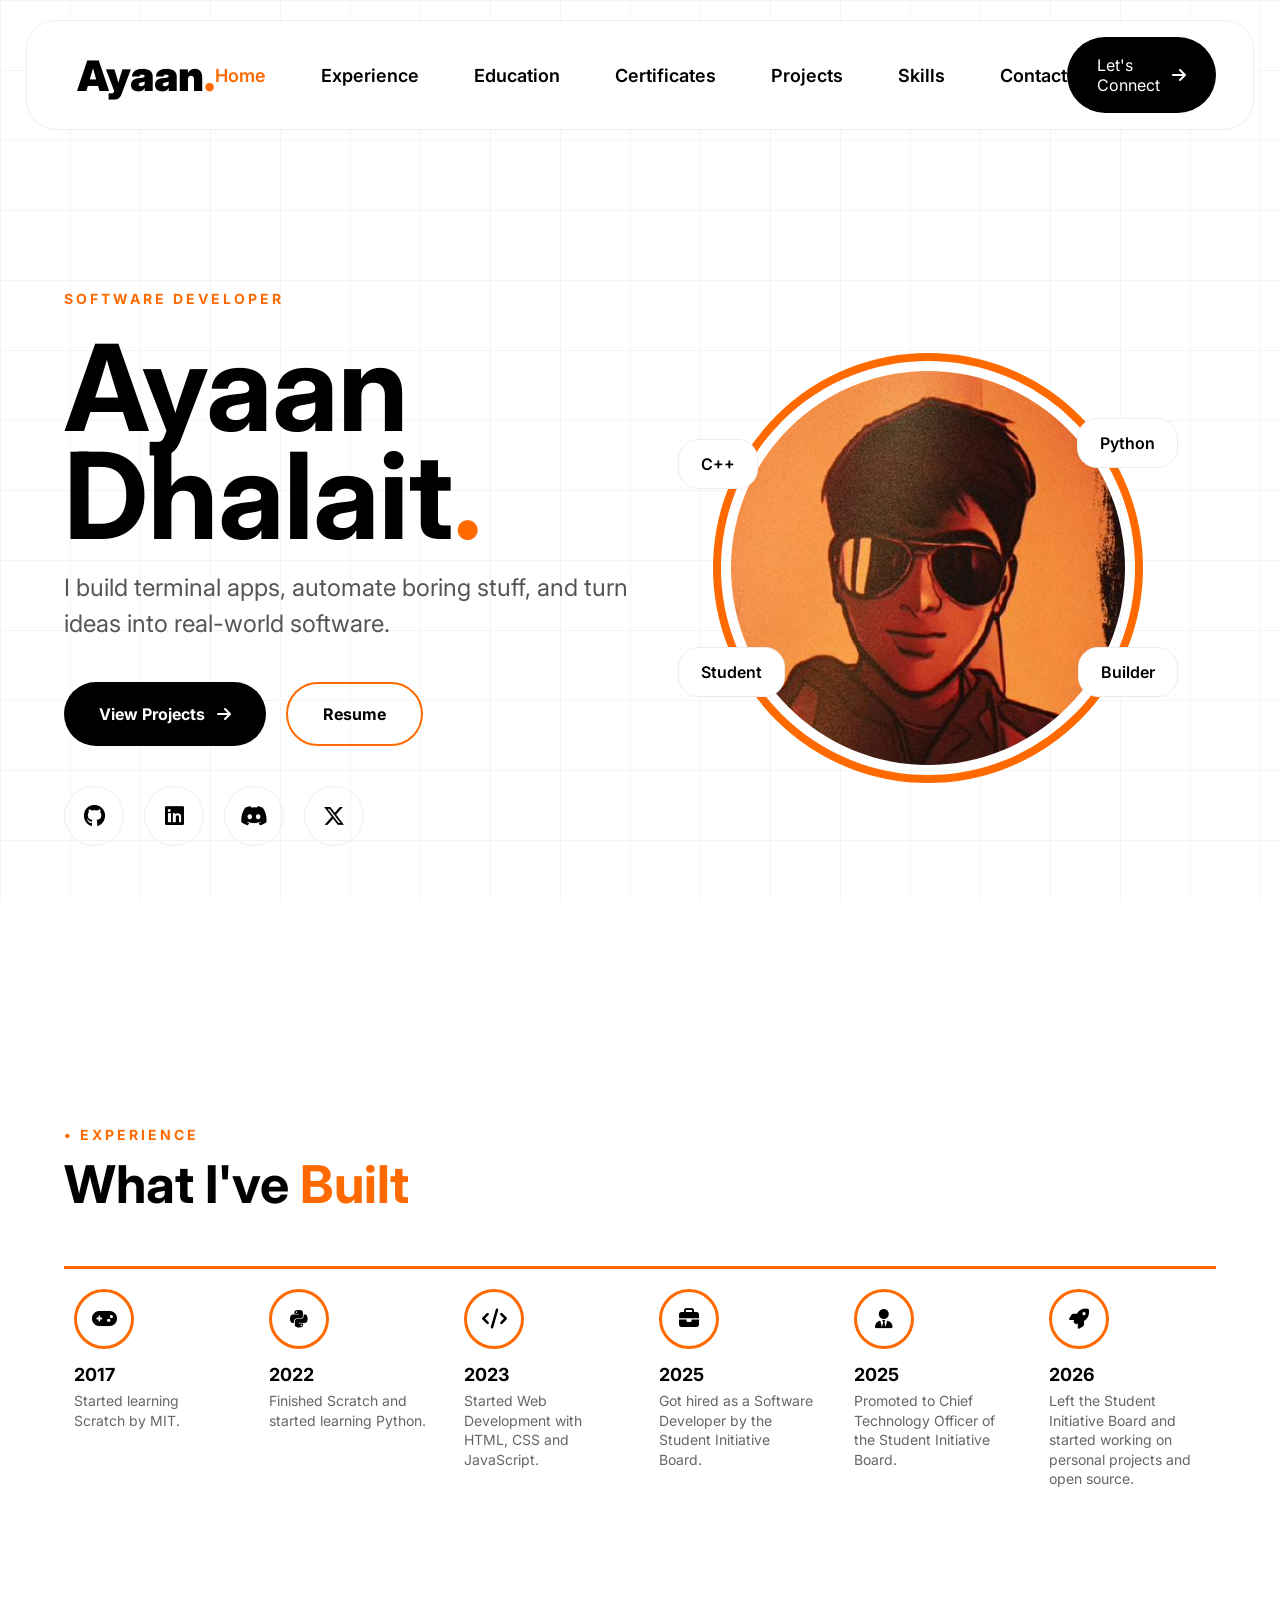
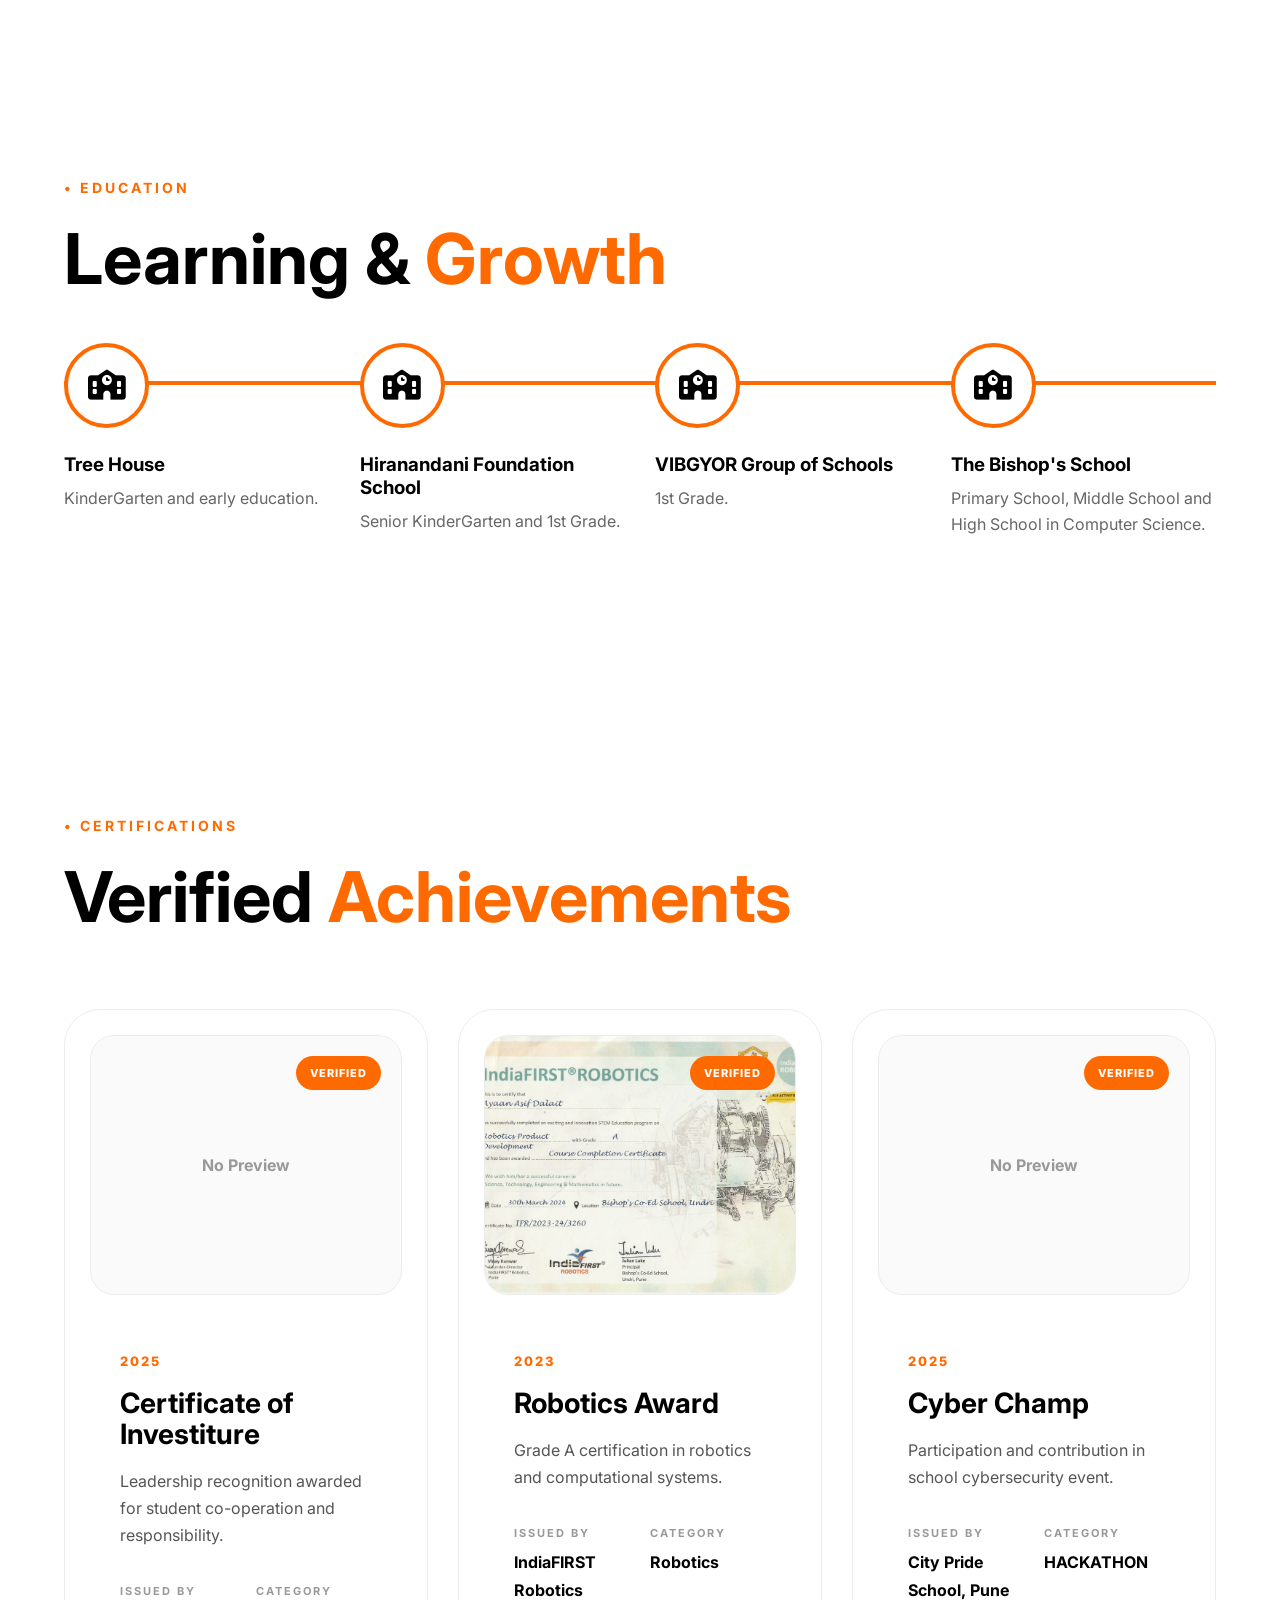
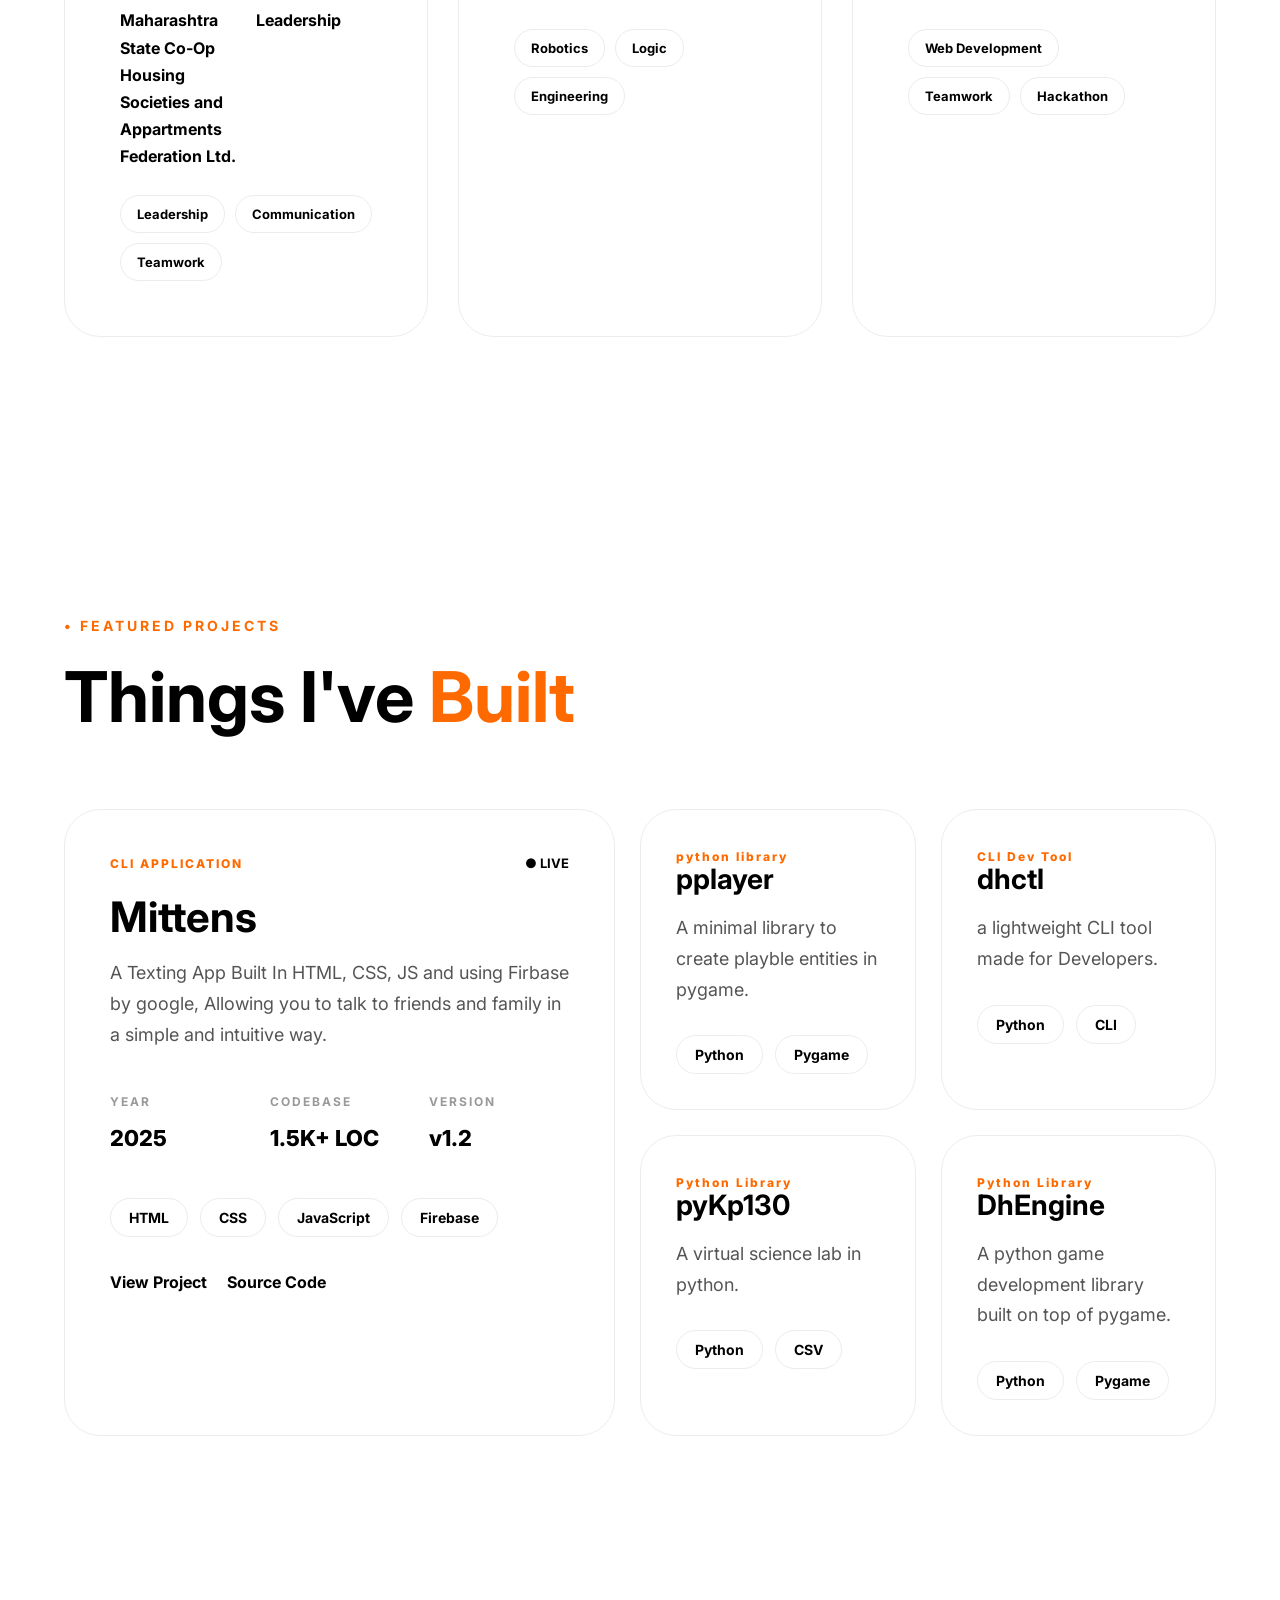
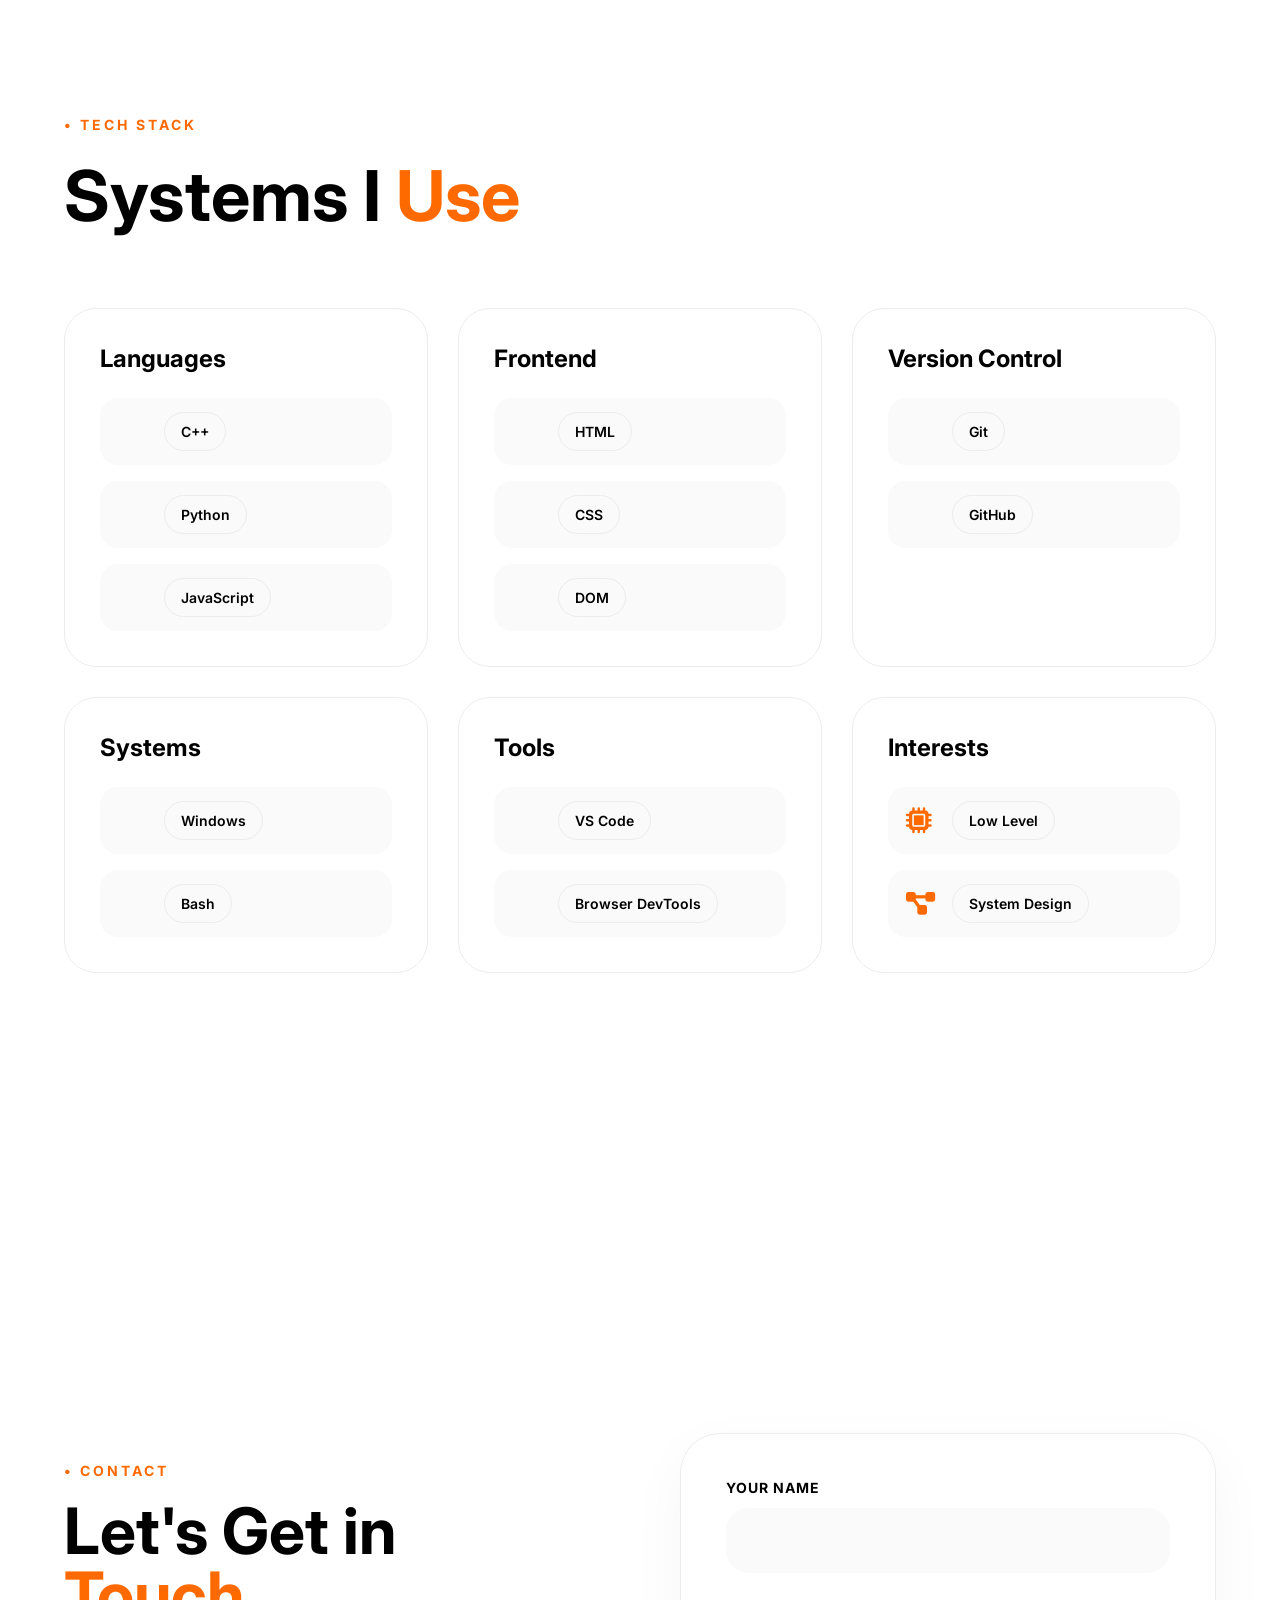
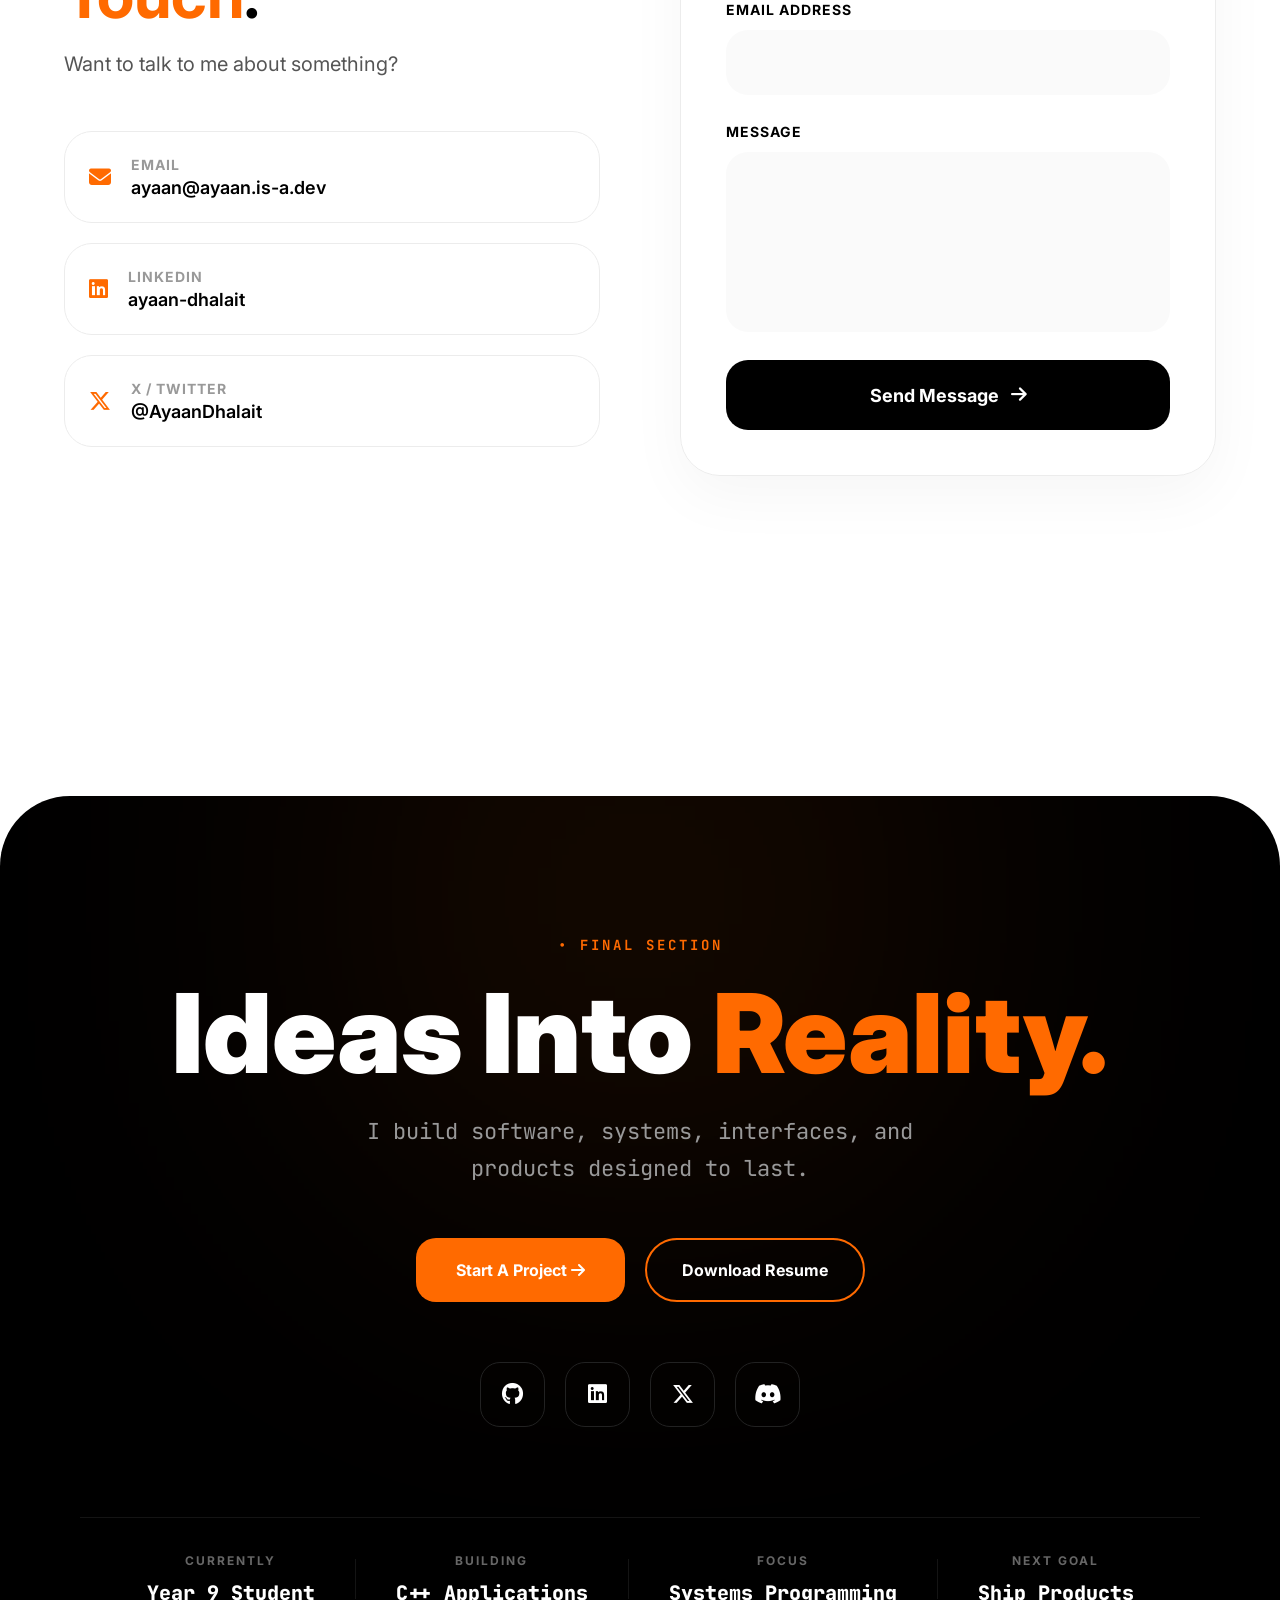
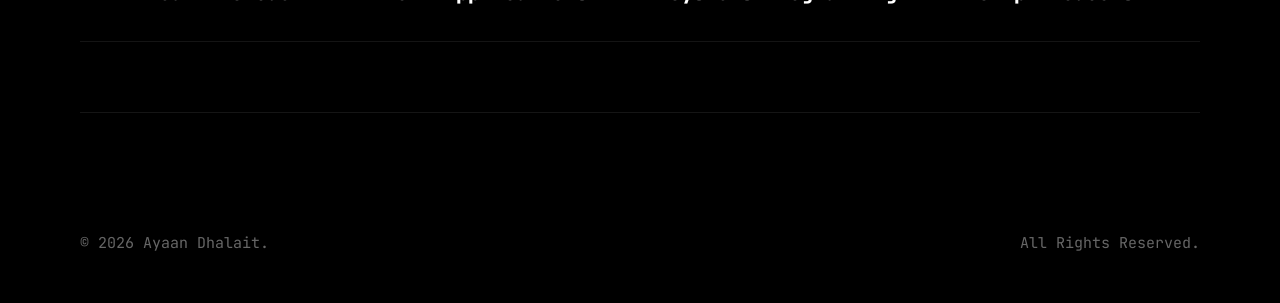
==== commit 4f35e7e2: "Update index.html" ====
--- a/index.html
+++ b/index.html
@@ -489,7 +489,7 @@
 
             <div class="certificate-preview">
 
-                <img src="certificate2.png"
+                <img src="certificate-2.png"
                 onerror="this.style.display='none'; this.nextElementSibling.style.display='flex';">
 
                 <div class="certificate-fallback">
@@ -579,7 +579,7 @@
 
             <div class="certificate-preview">
 
-                <img src="certificate3.png"
+                <img src="certificate-3.png"
                 onerror="this.style.display='none'; this.nextElementSibling.style.display='flex';">
 
                 <div class="certificate-fallback">
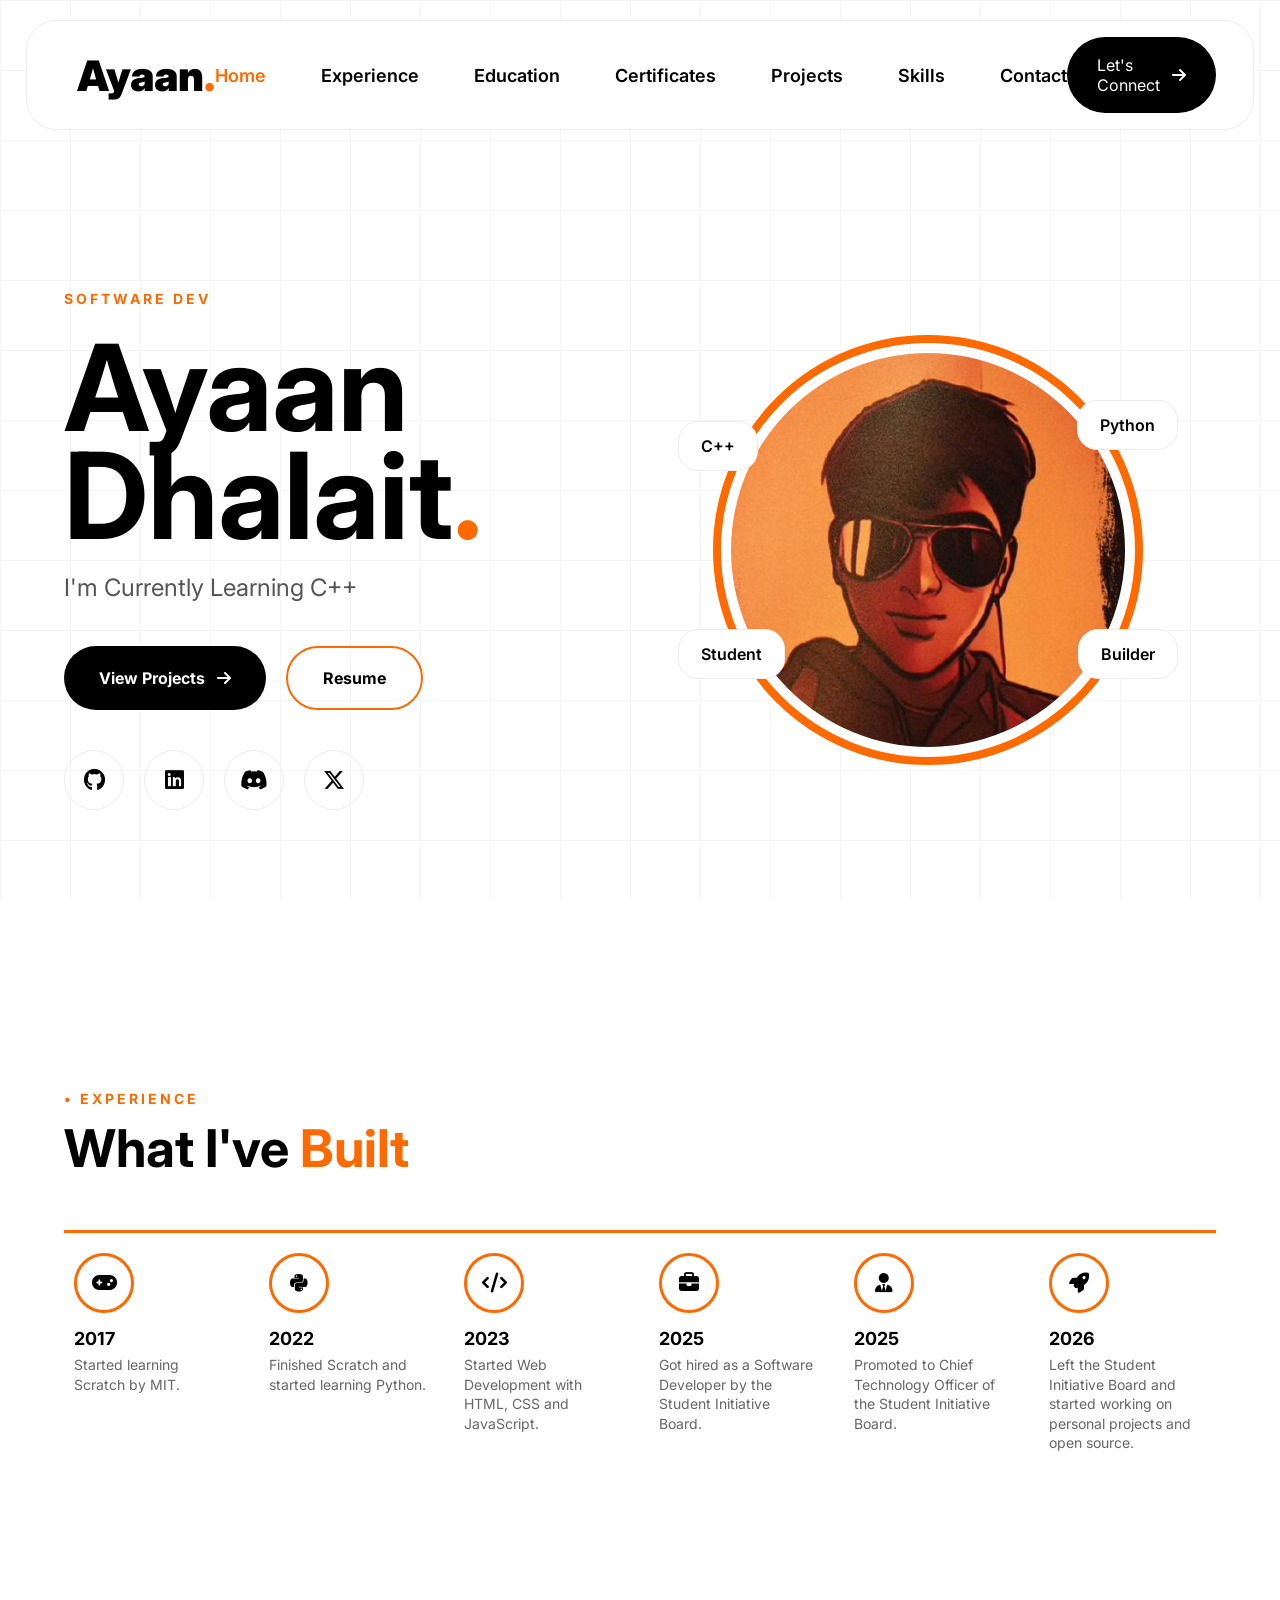
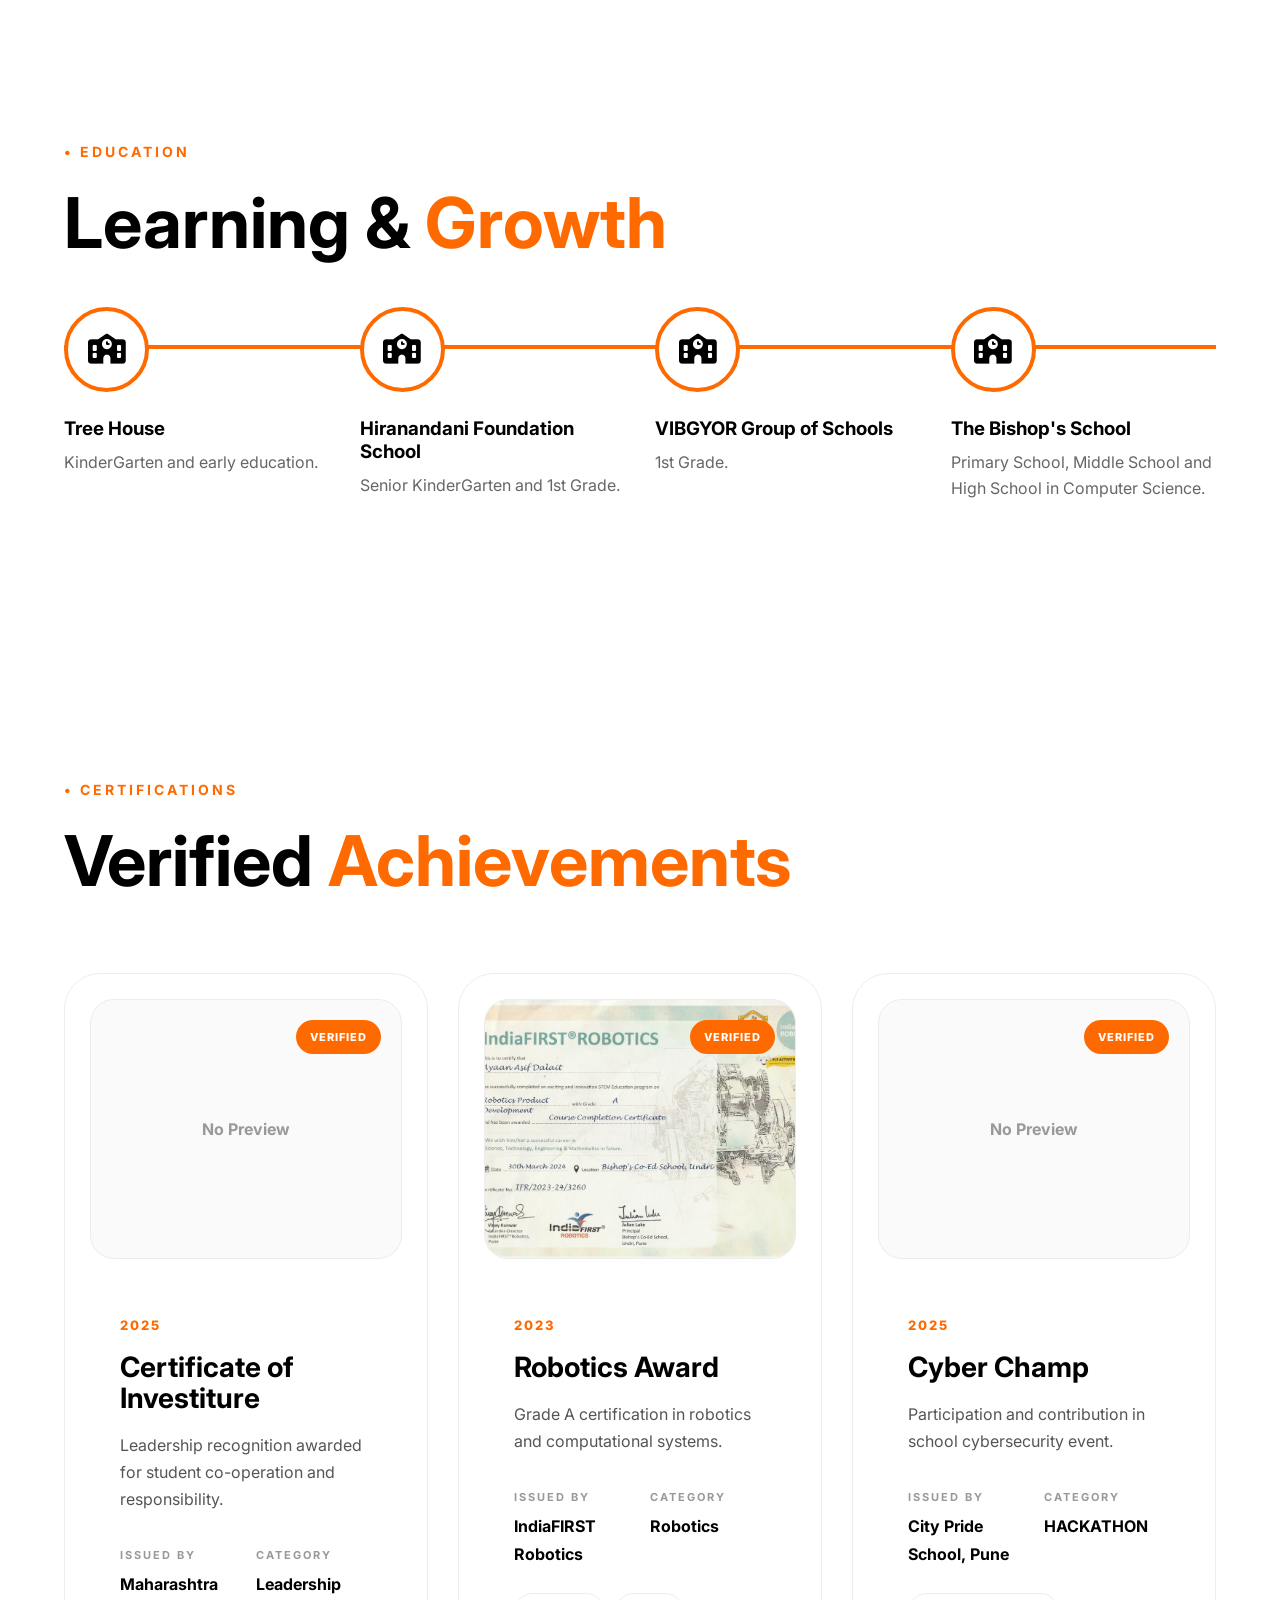
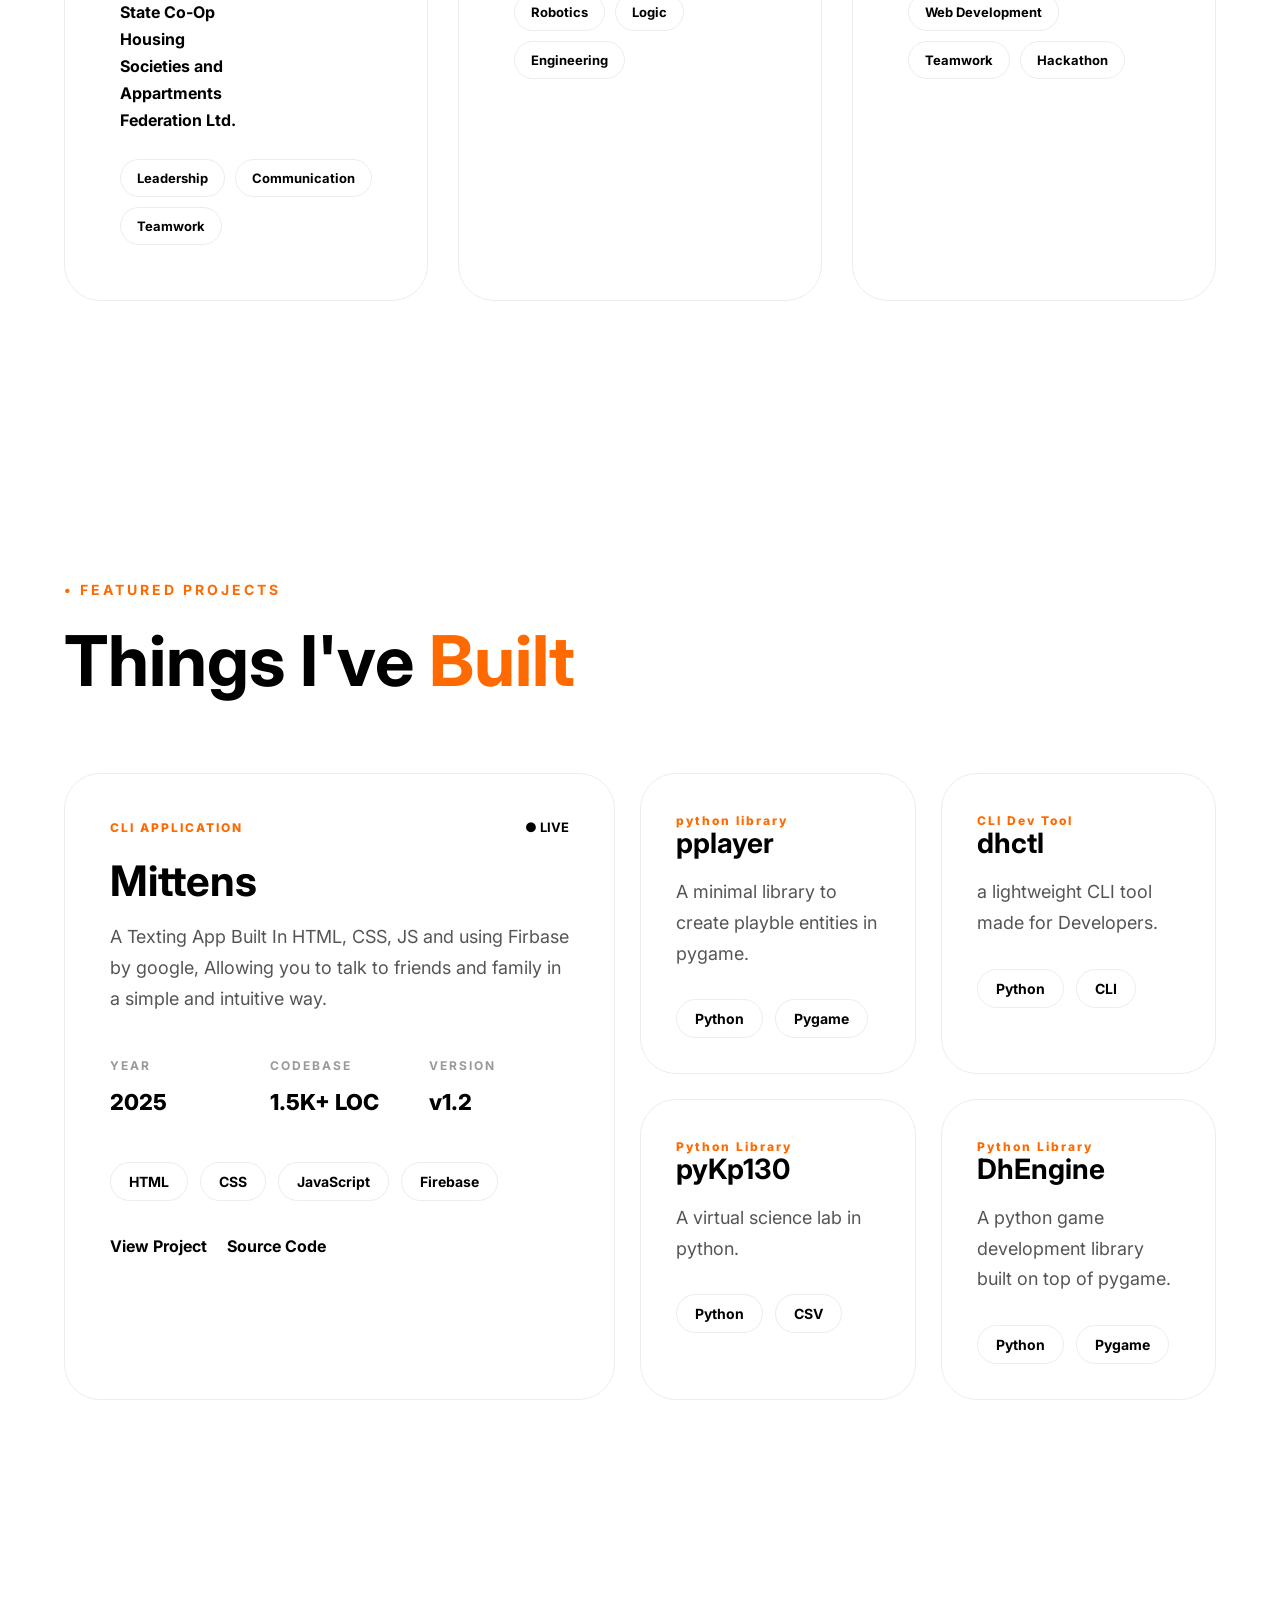
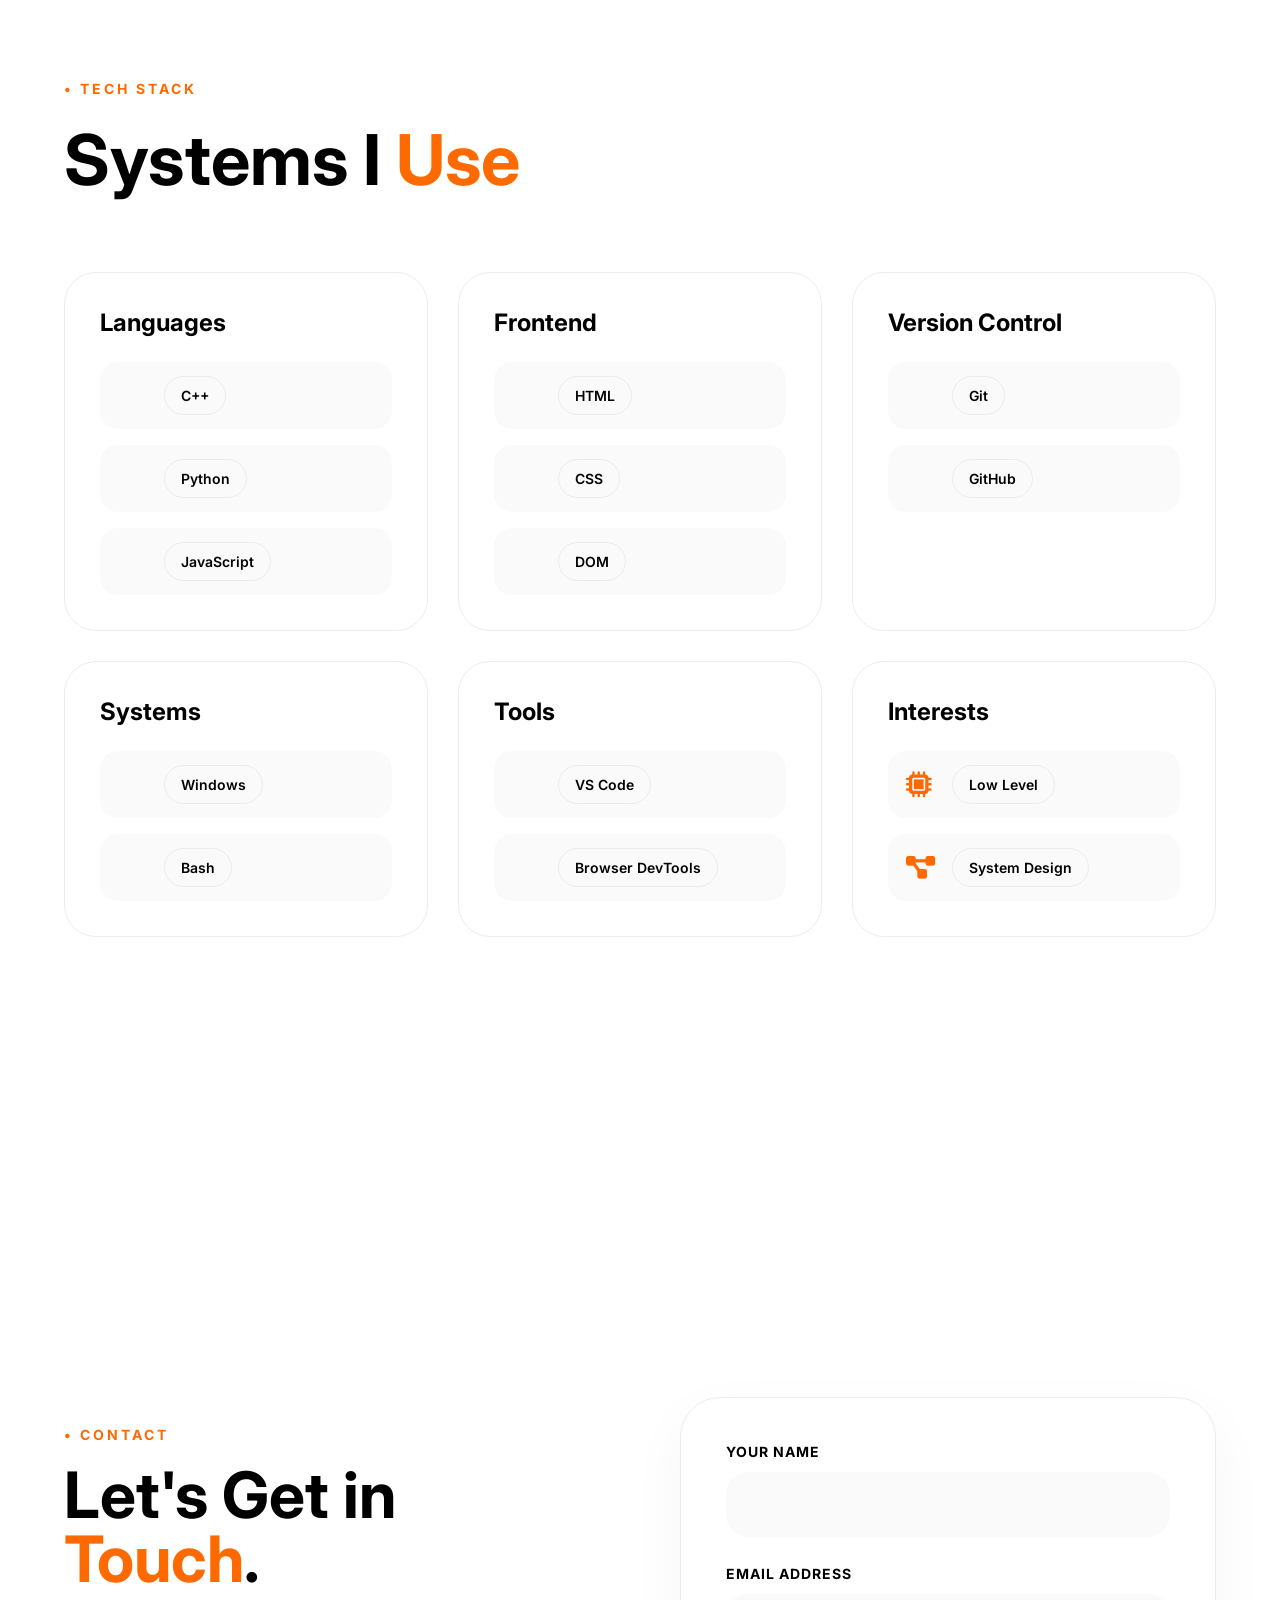
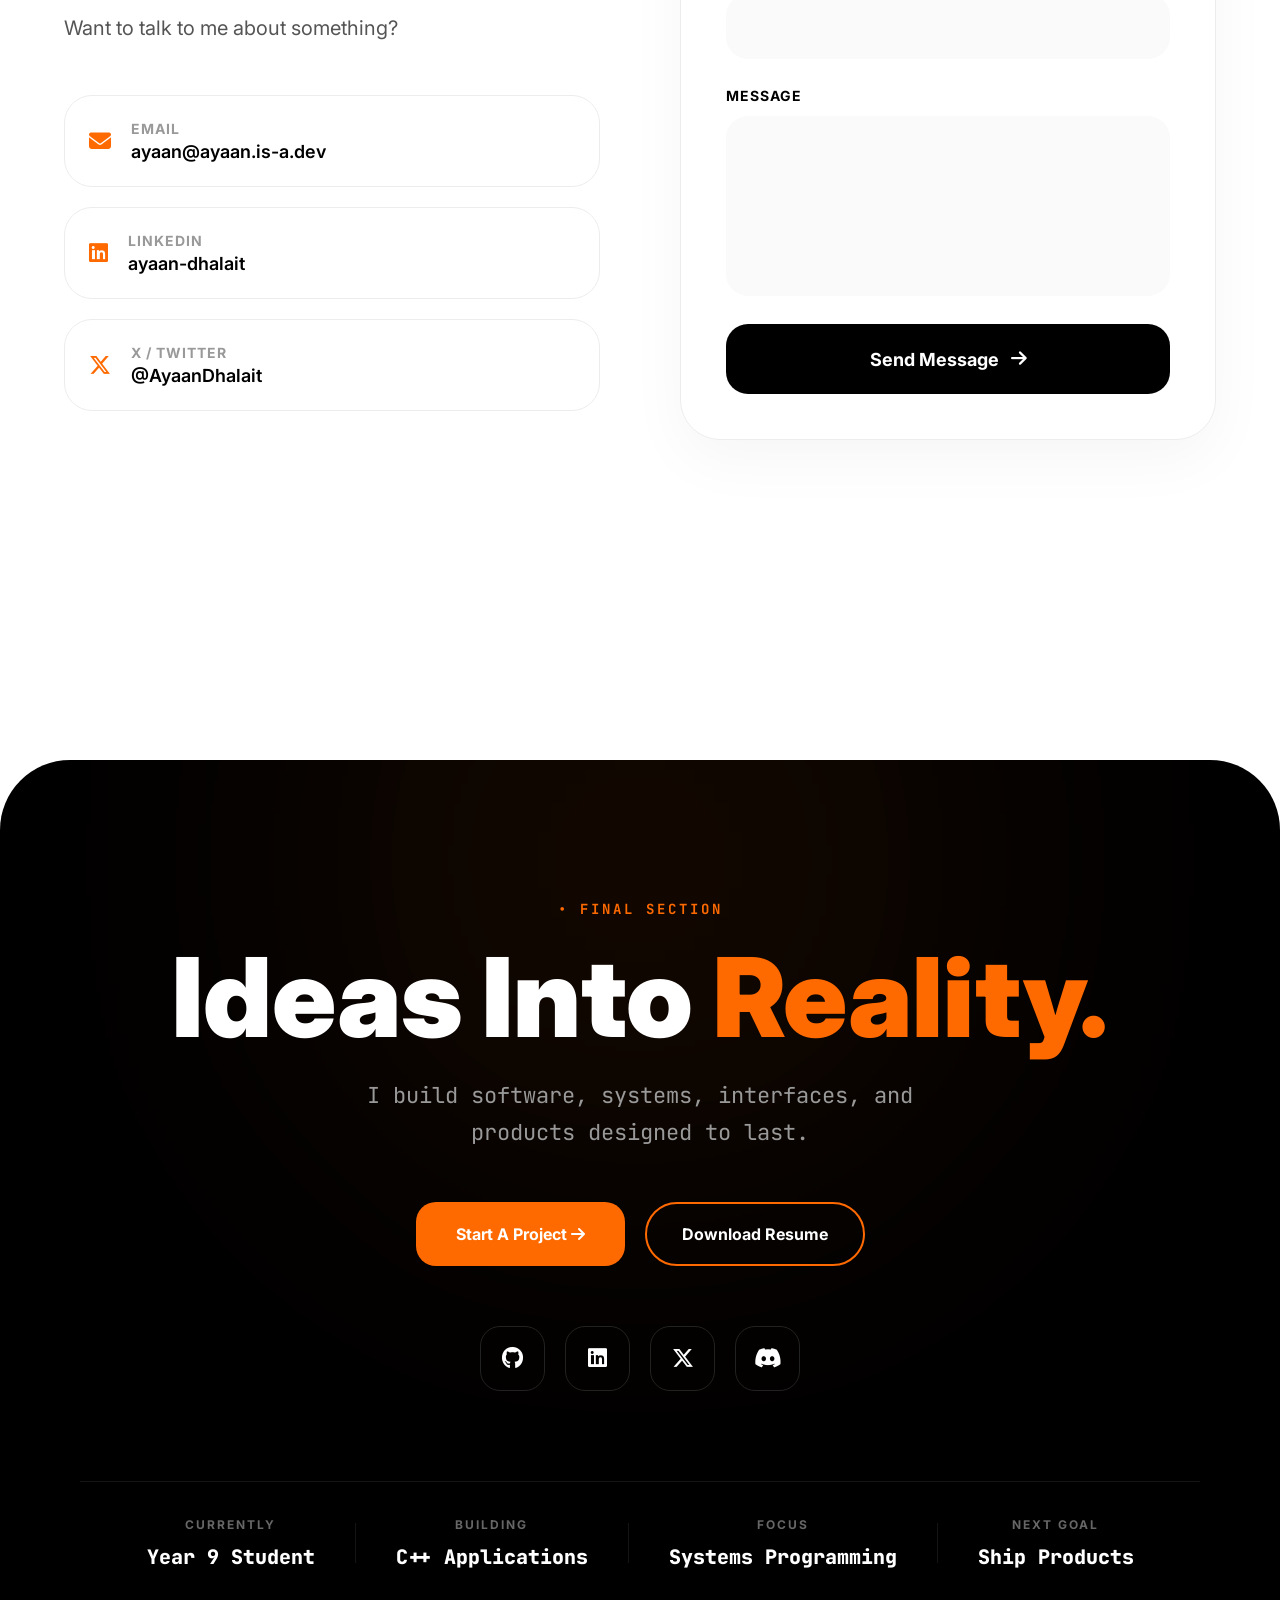
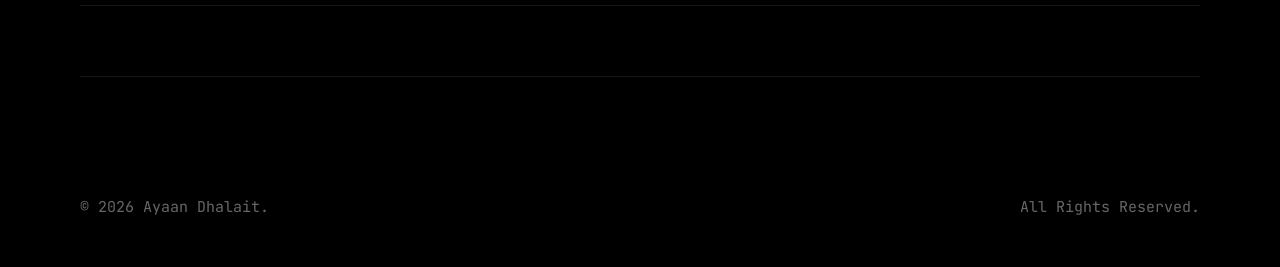
==== commit 2d929a90: "Update index.html" ====
--- a/index.html
+++ b/index.html
@@ -141,7 +141,7 @@
         </h1>
 
         <p class="hero-desc">
-            I build terminal apps, automate boring stuff, and turn ideas into real-world software.
+             I'm Currently Learning C++
         </p>
 
         <div class="hero-buttons">
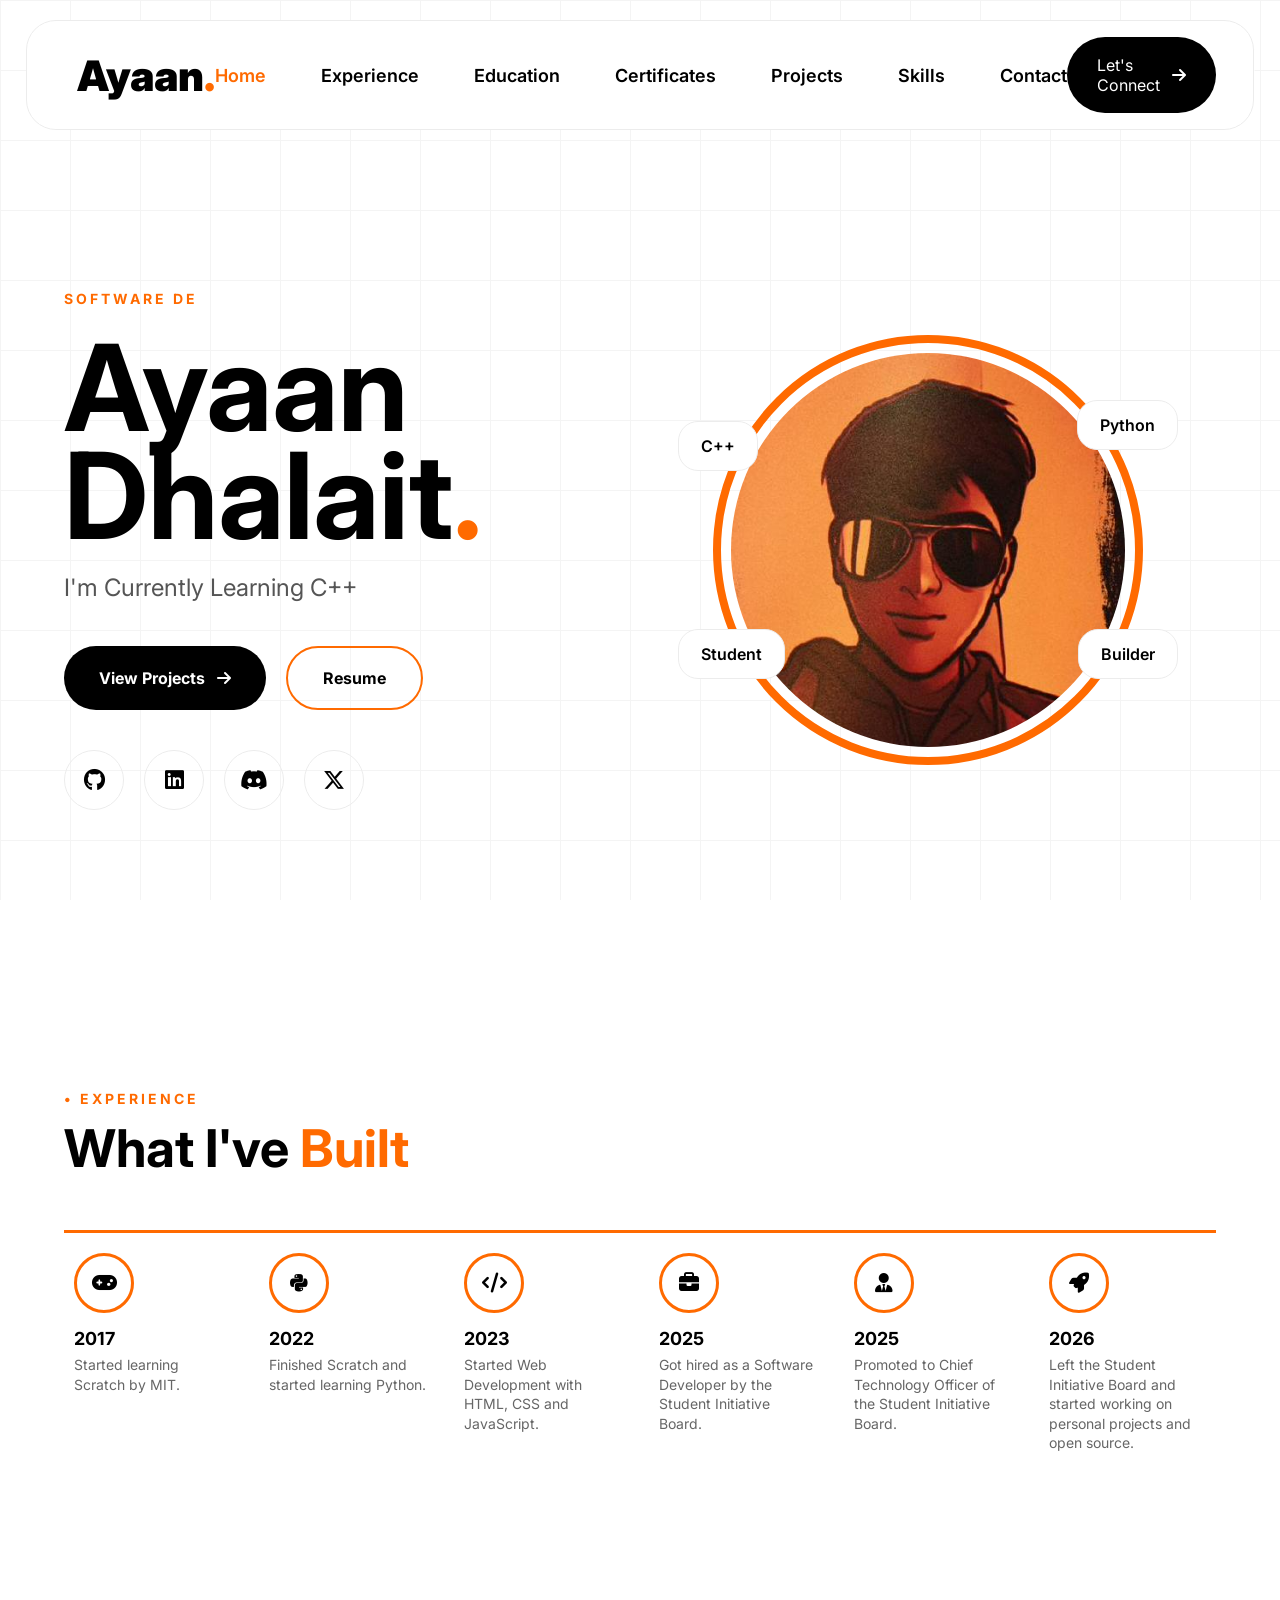
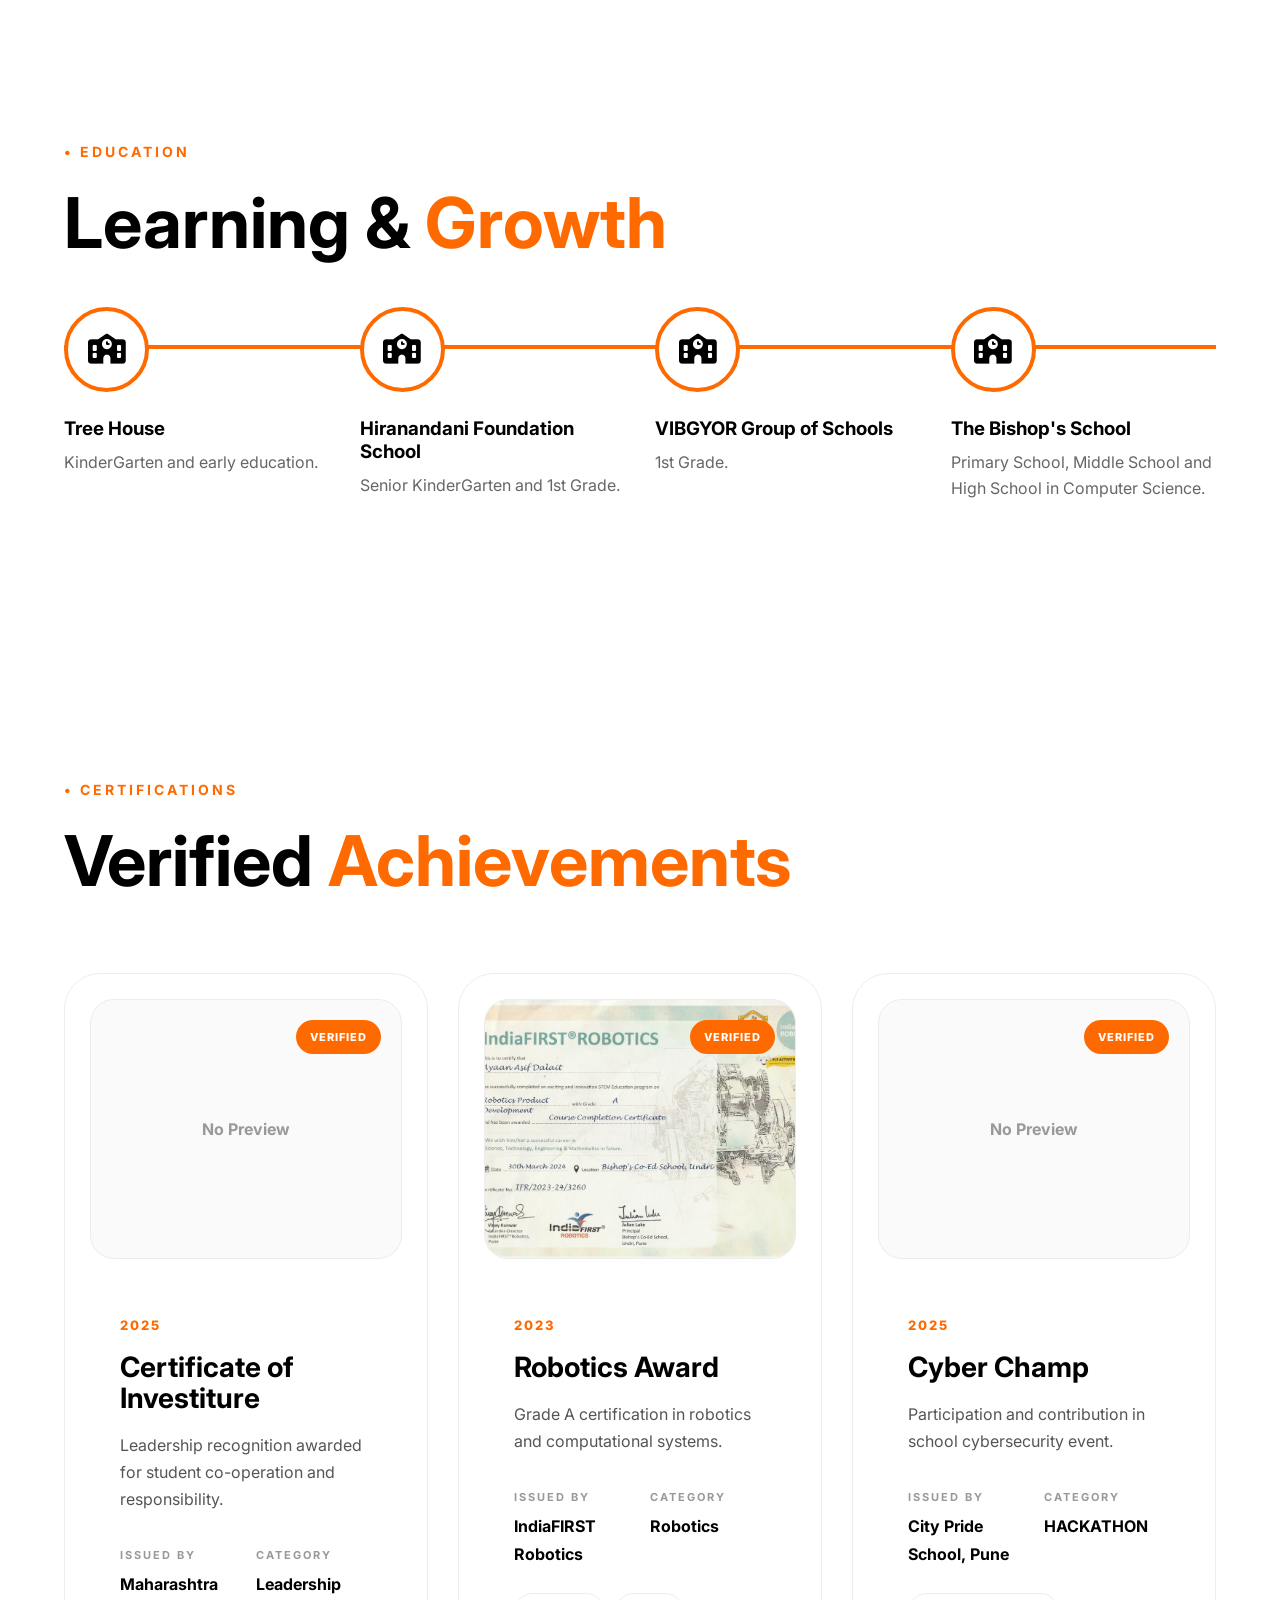
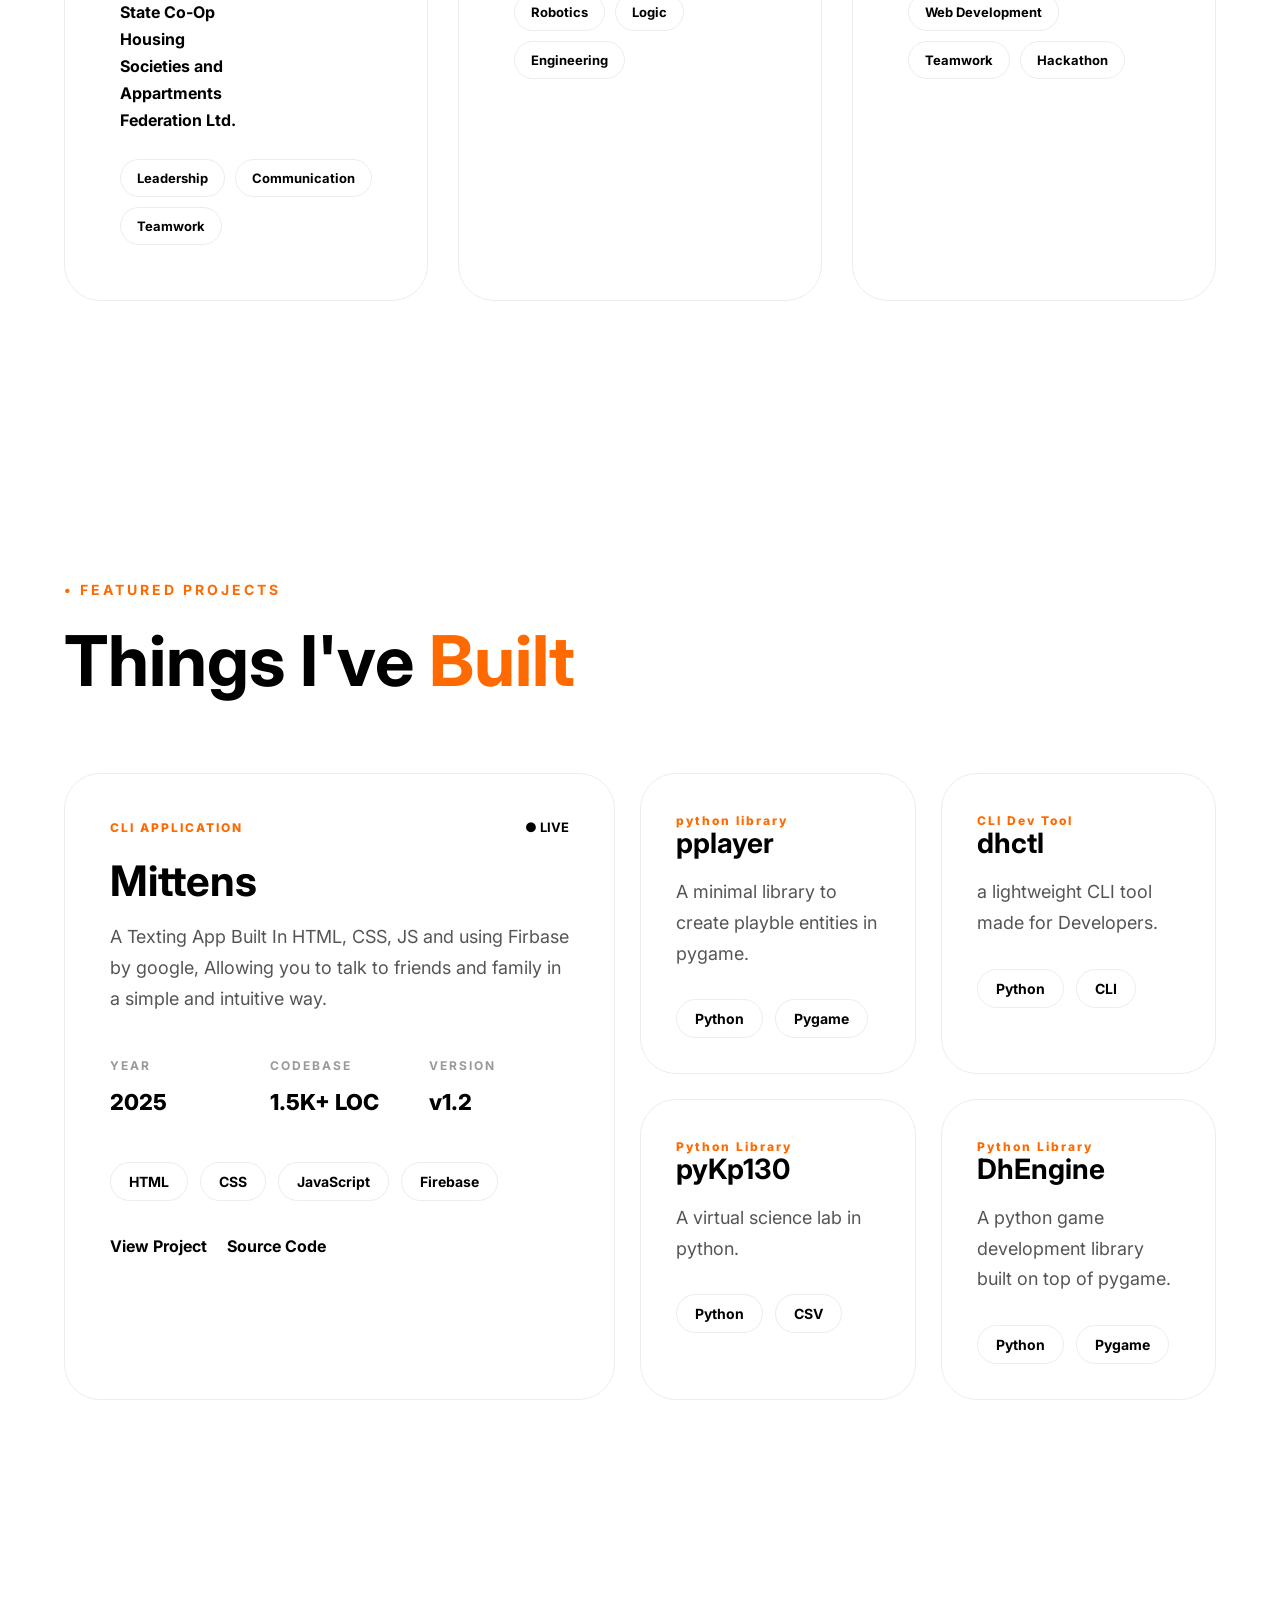
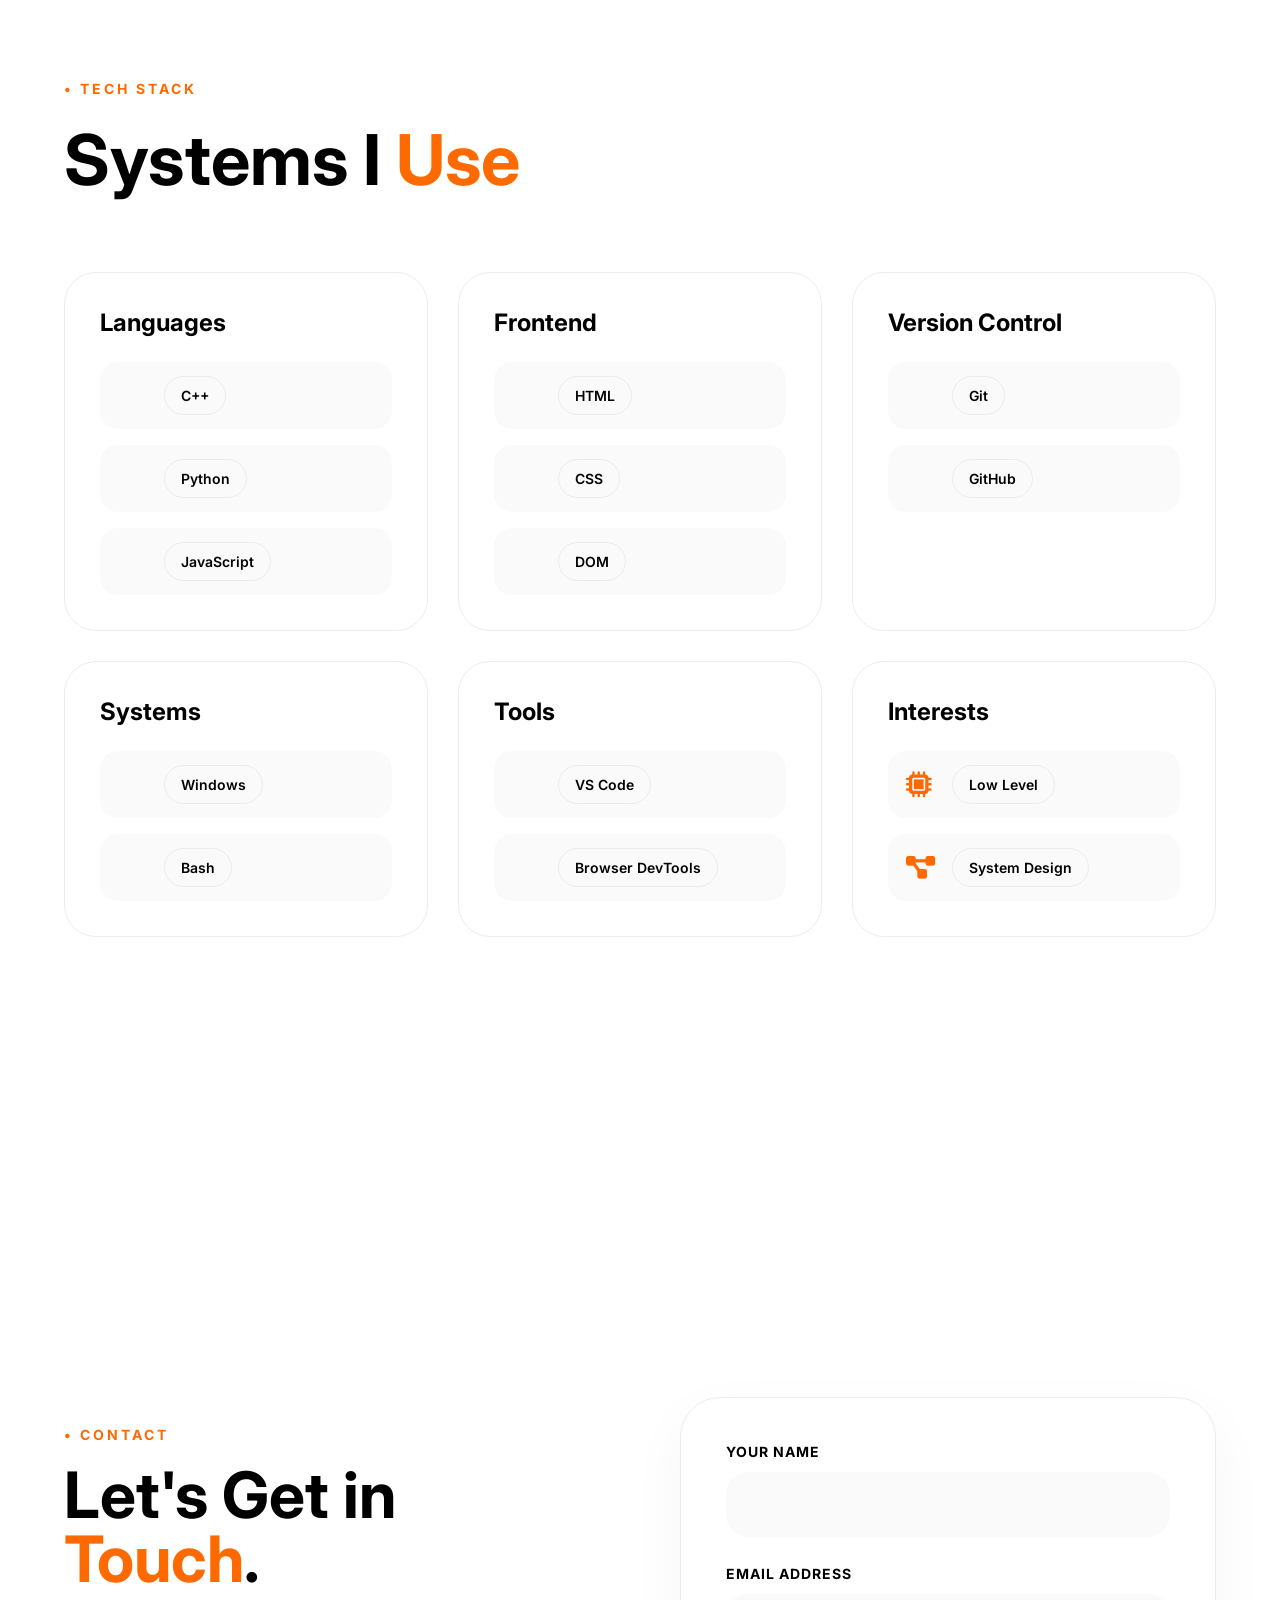
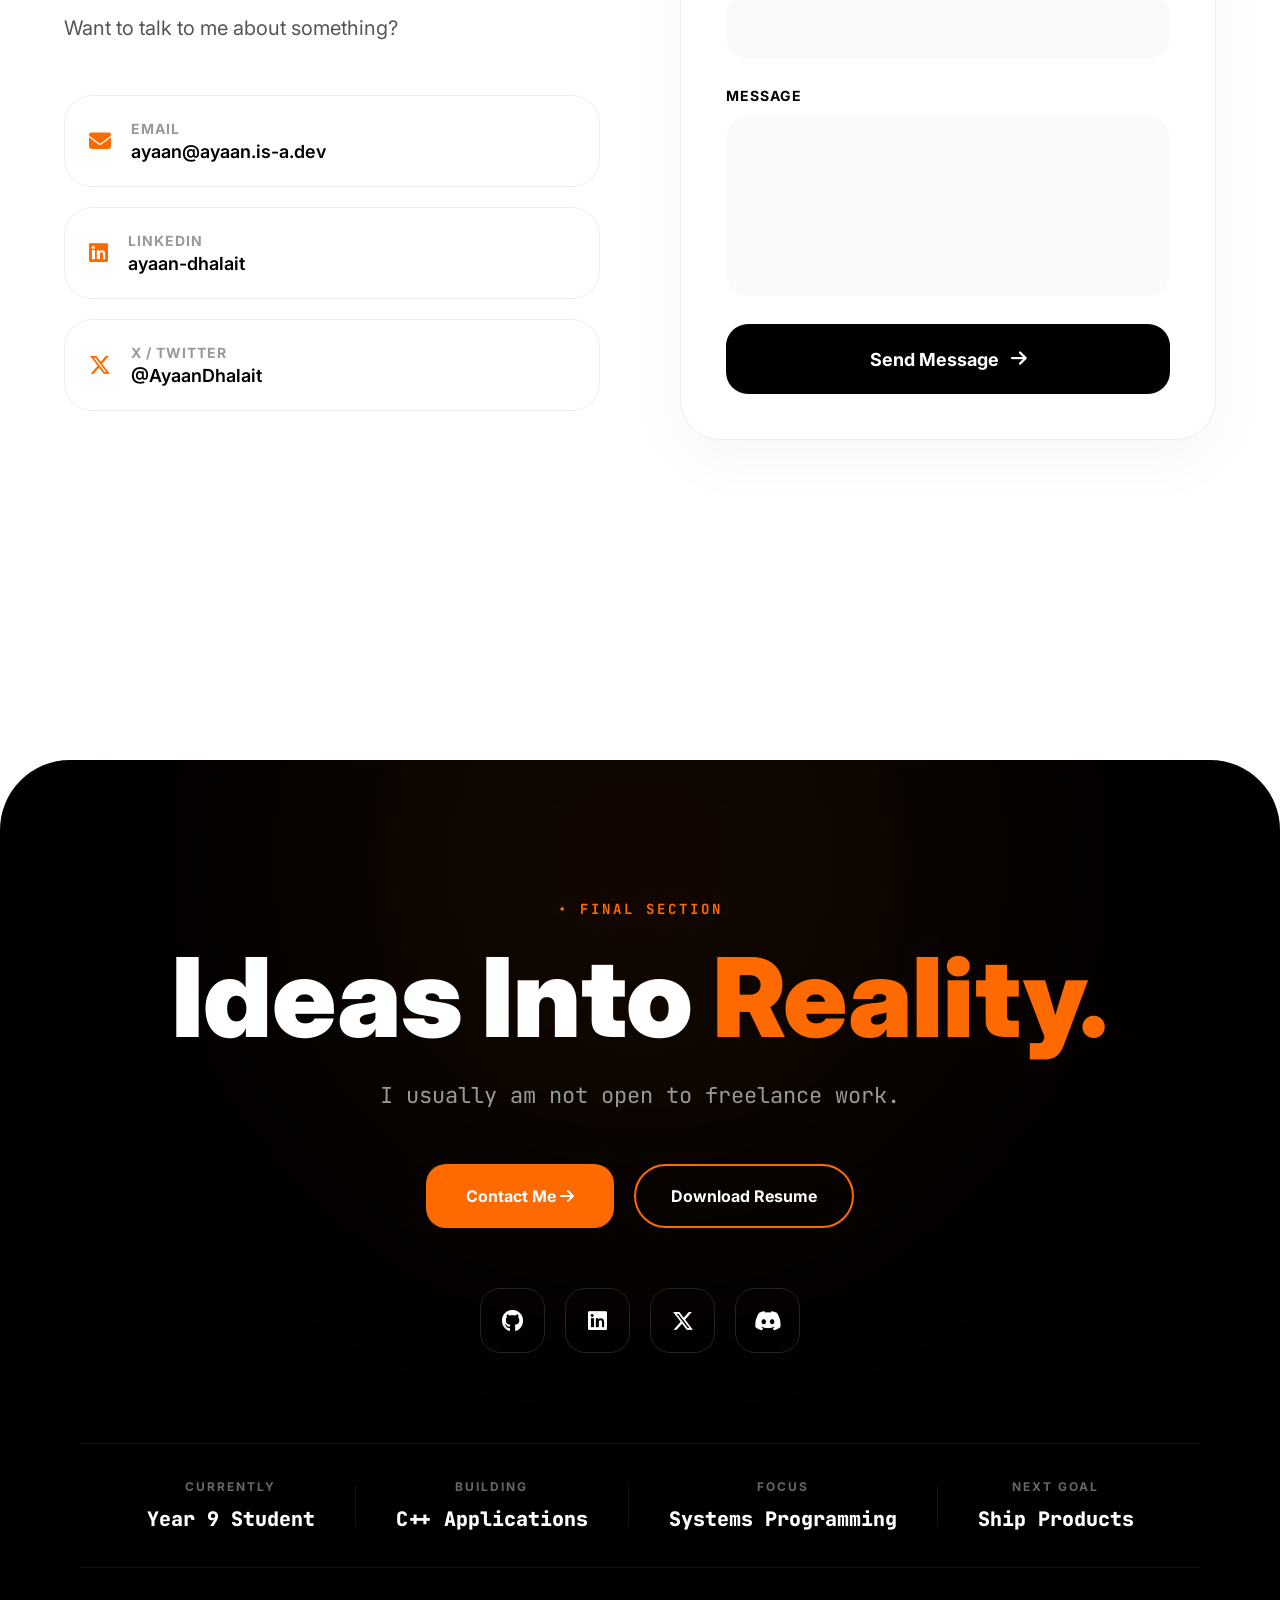
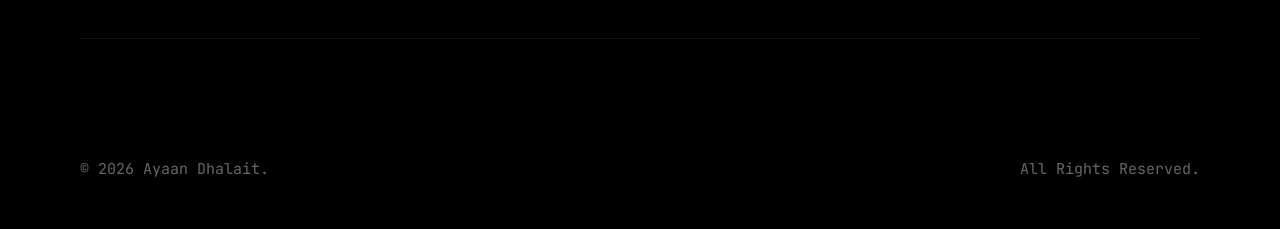
==== commit 398e6865: "Update index.html" ====
--- a/index.html
+++ b/index.html
@@ -1184,8 +1184,7 @@
 
 
     <p class="footer-desc">
-        I build software, systems, interfaces,
-        and products designed to last.
+        I usually am not open to freelance work.
     </p>
 
 
@@ -1194,7 +1193,7 @@
 
         <a href="#contact" class="footer-primary">
 
-            Start A Project
+            Contact Me
 
             <i class="fa-solid fa-arrow-right"></i>
 
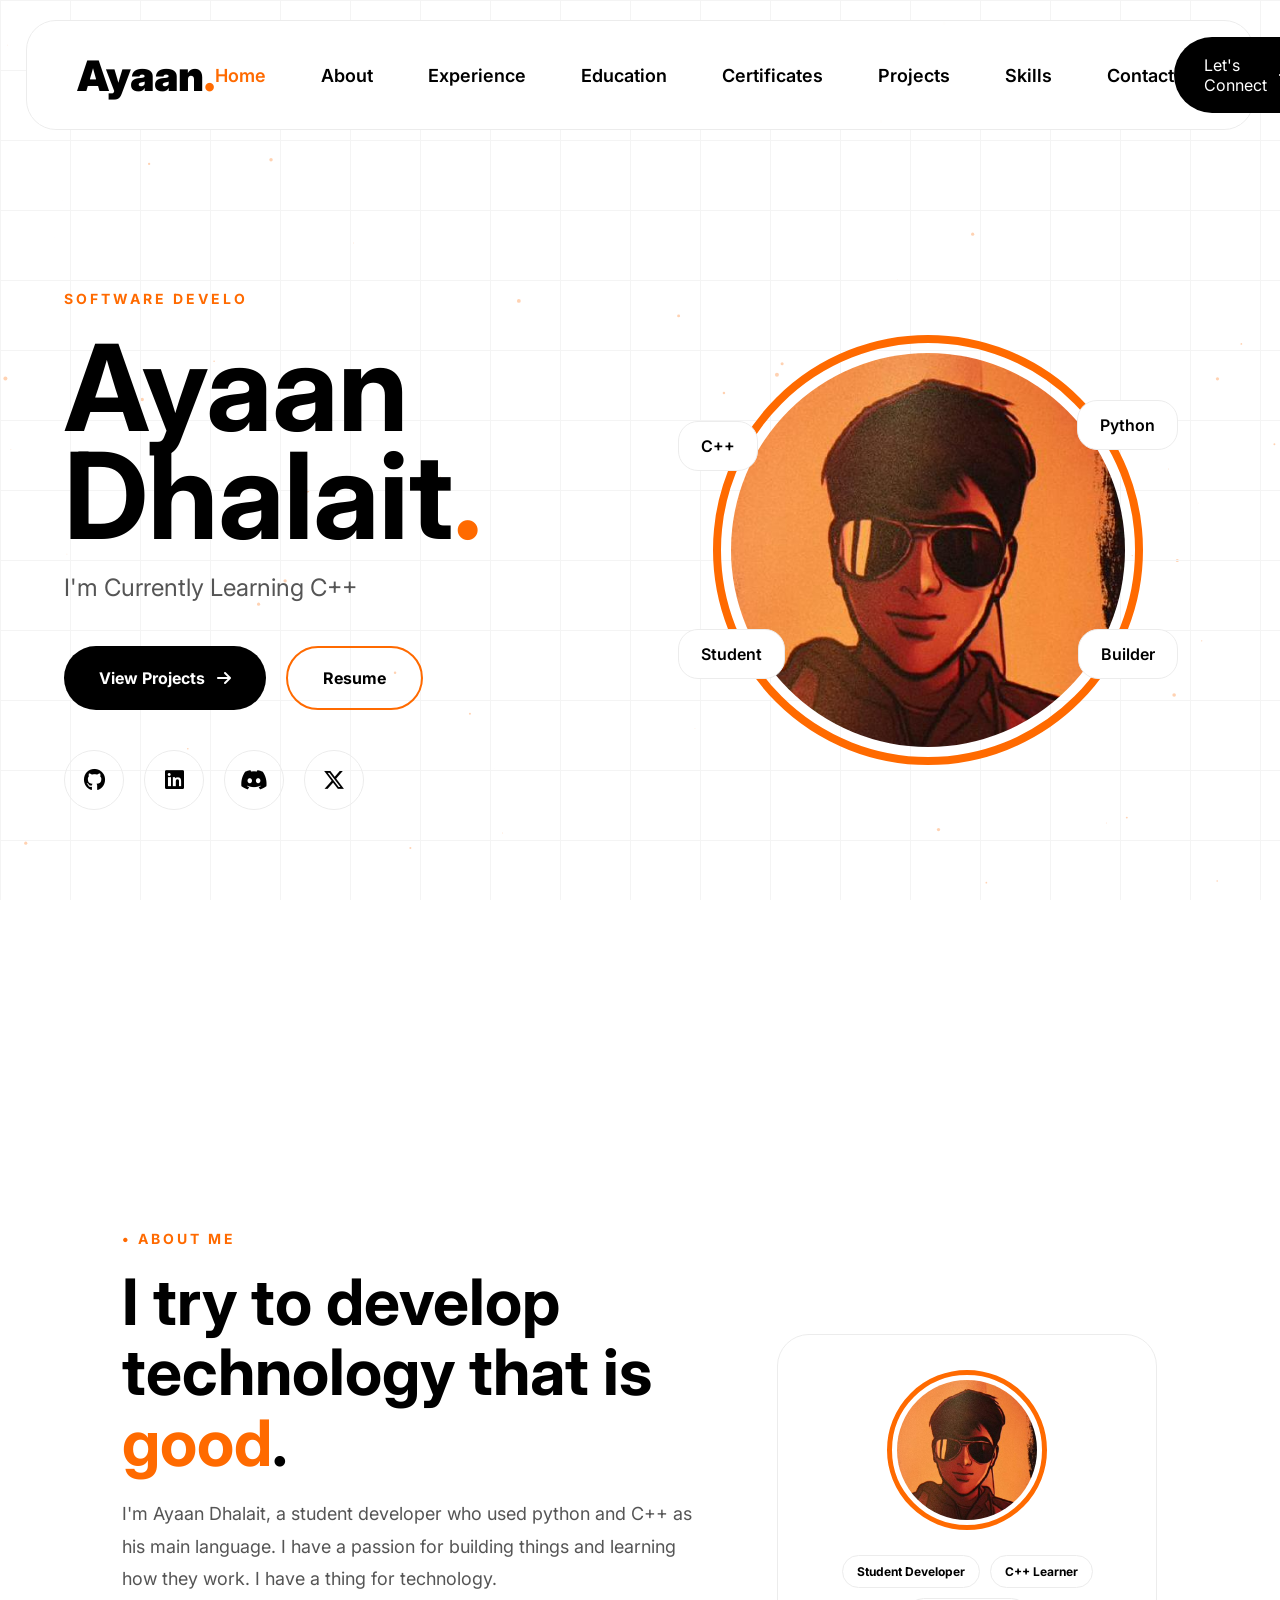
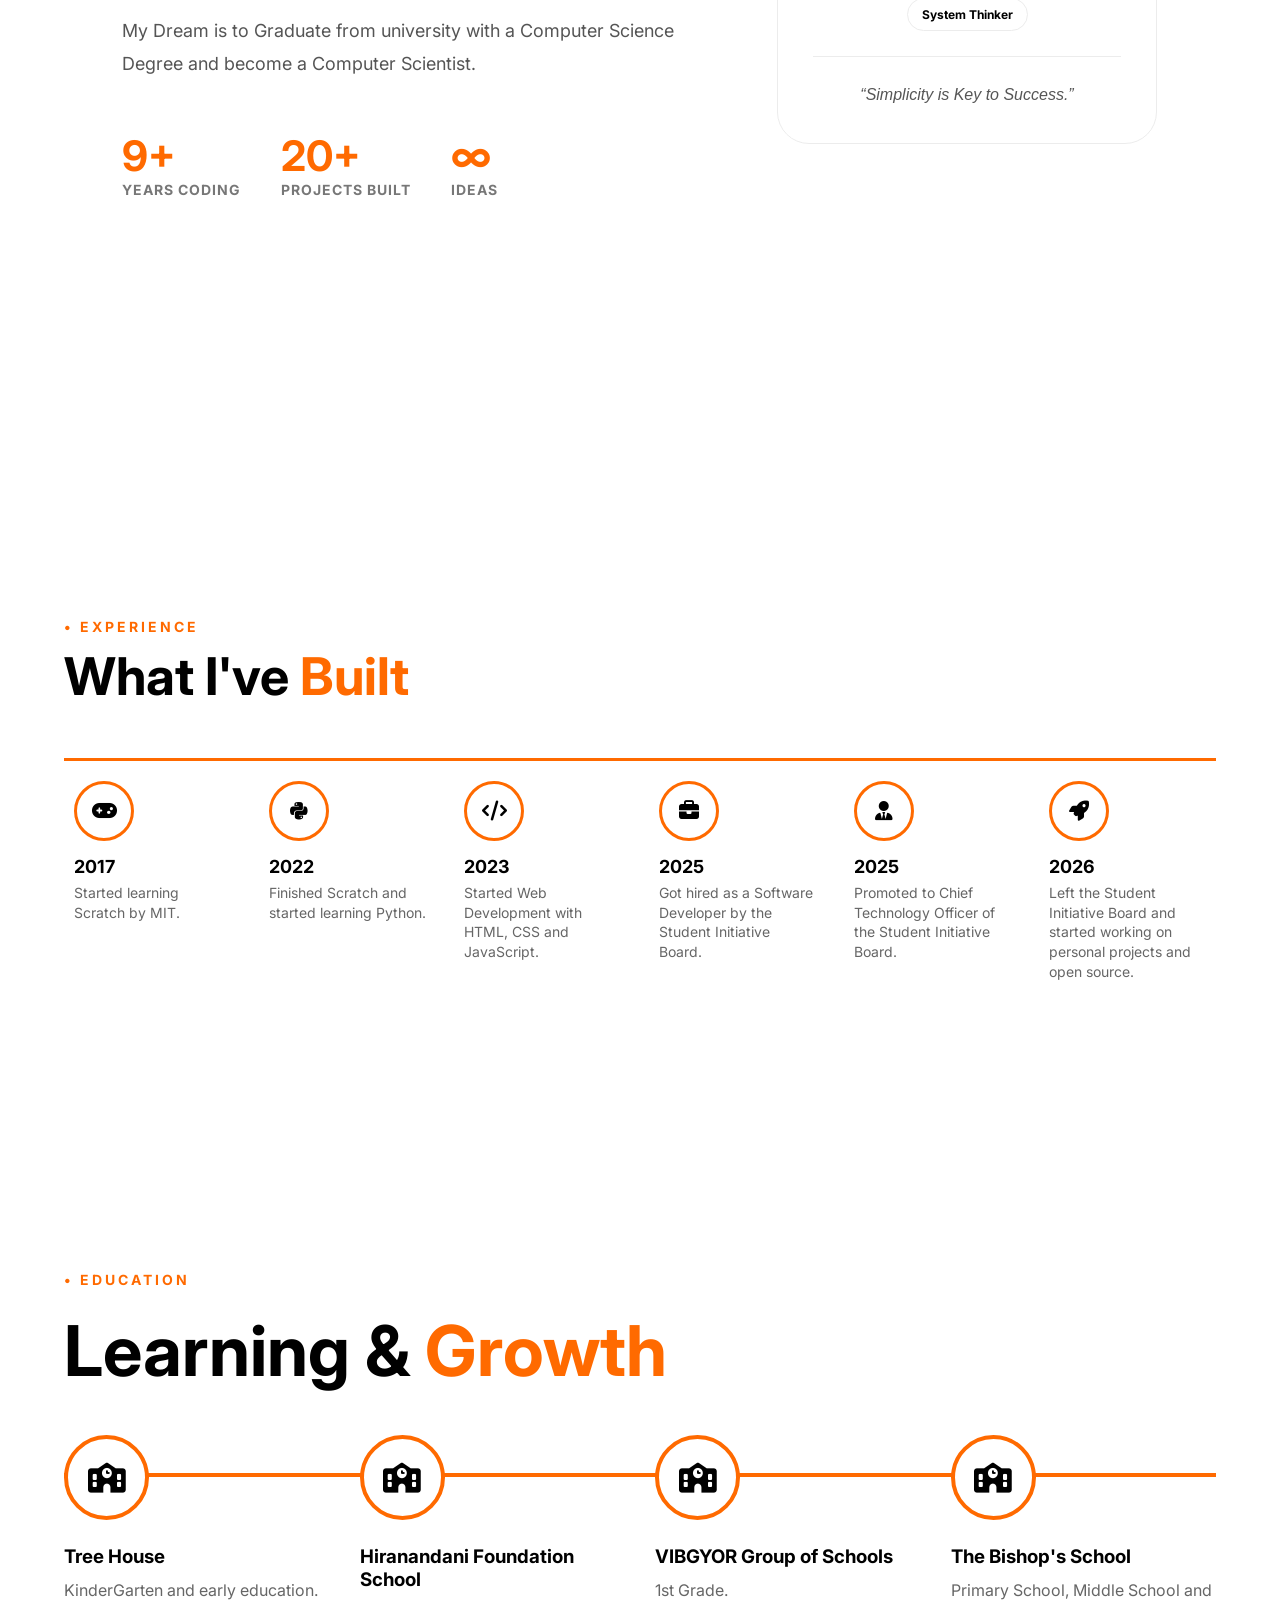
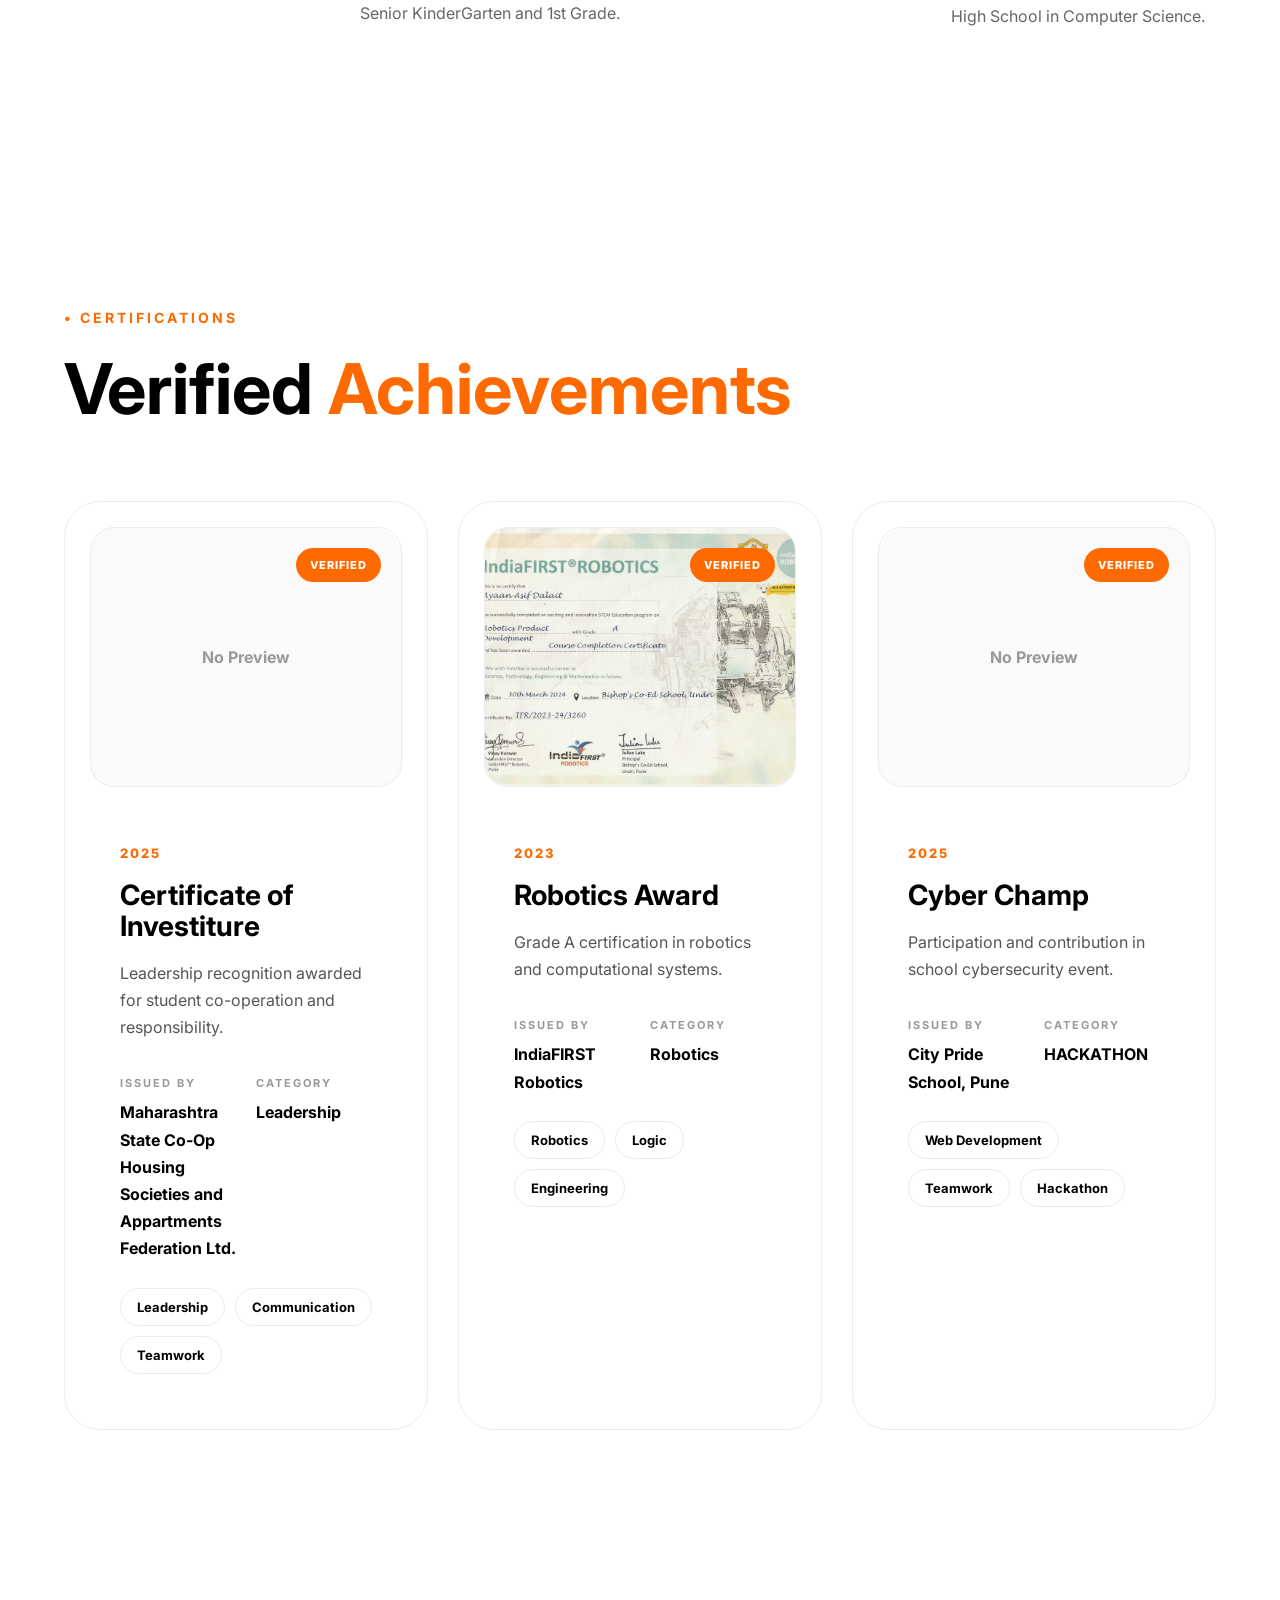
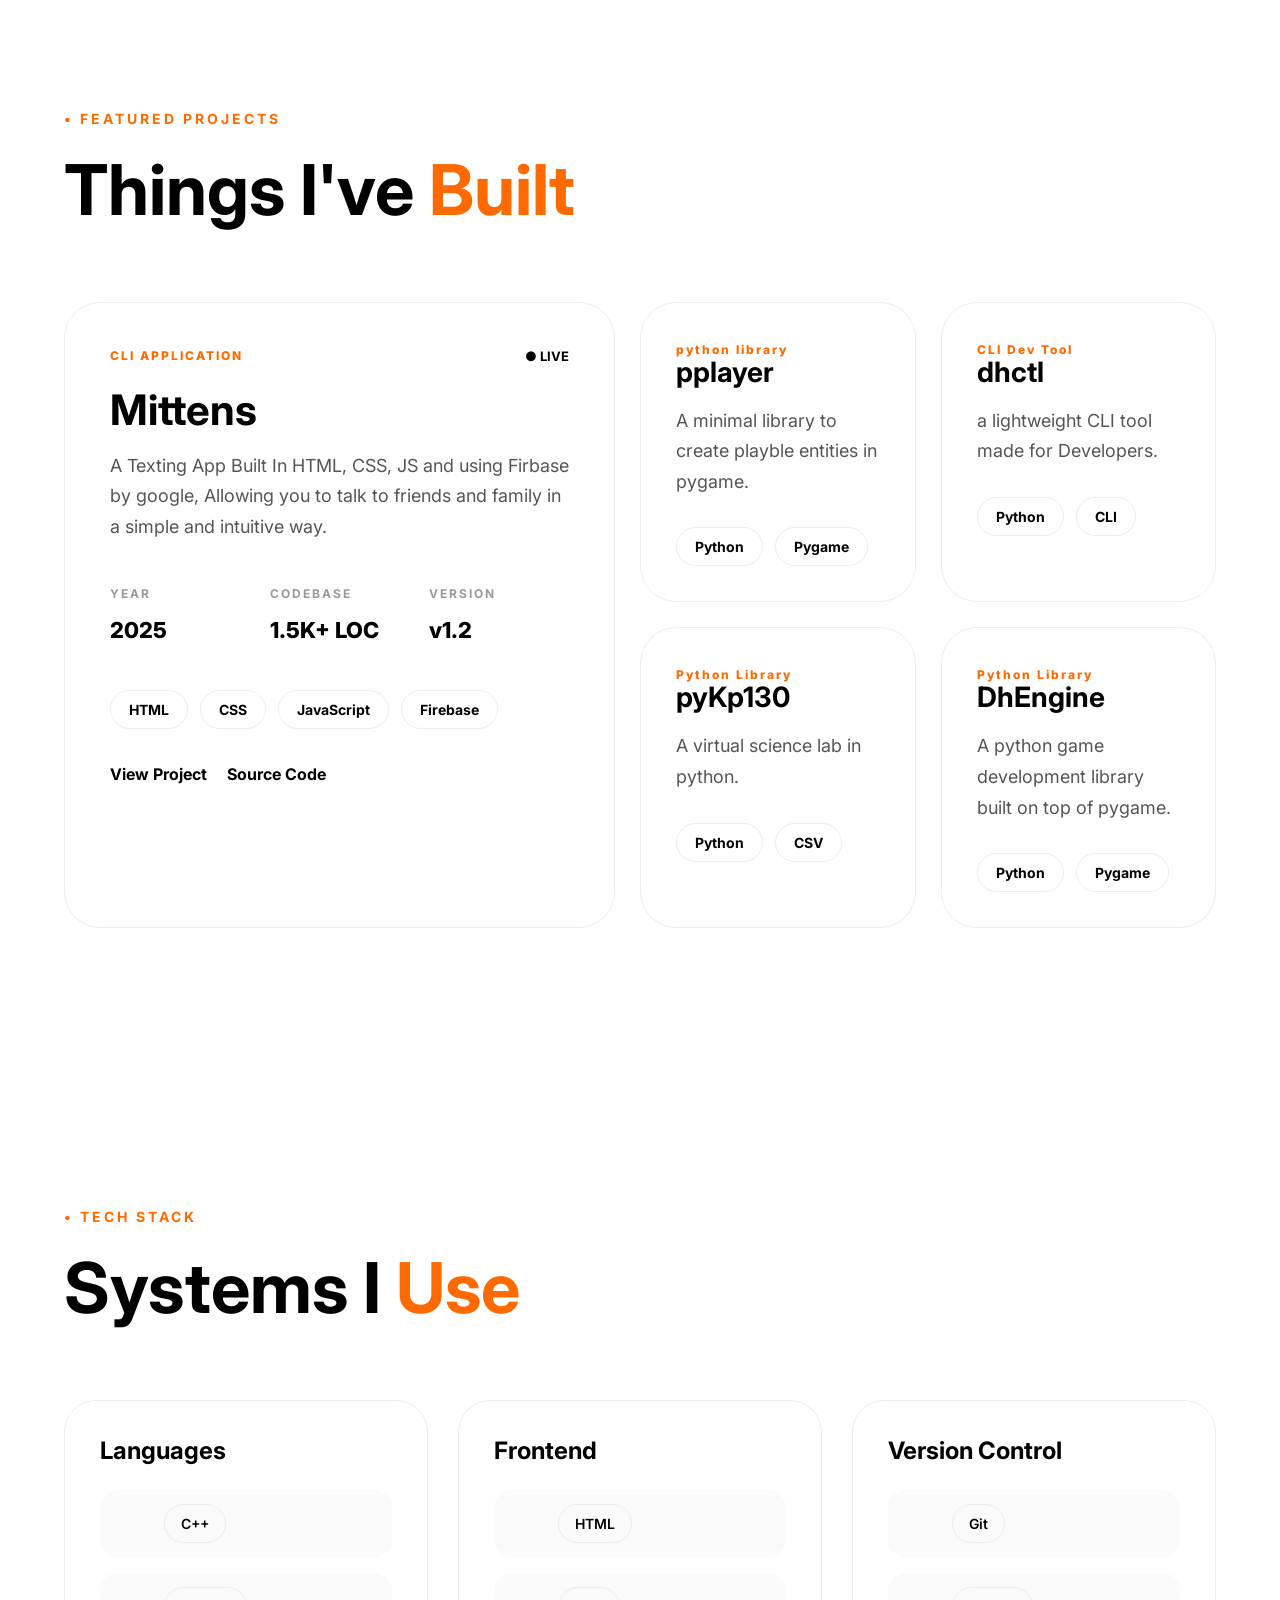
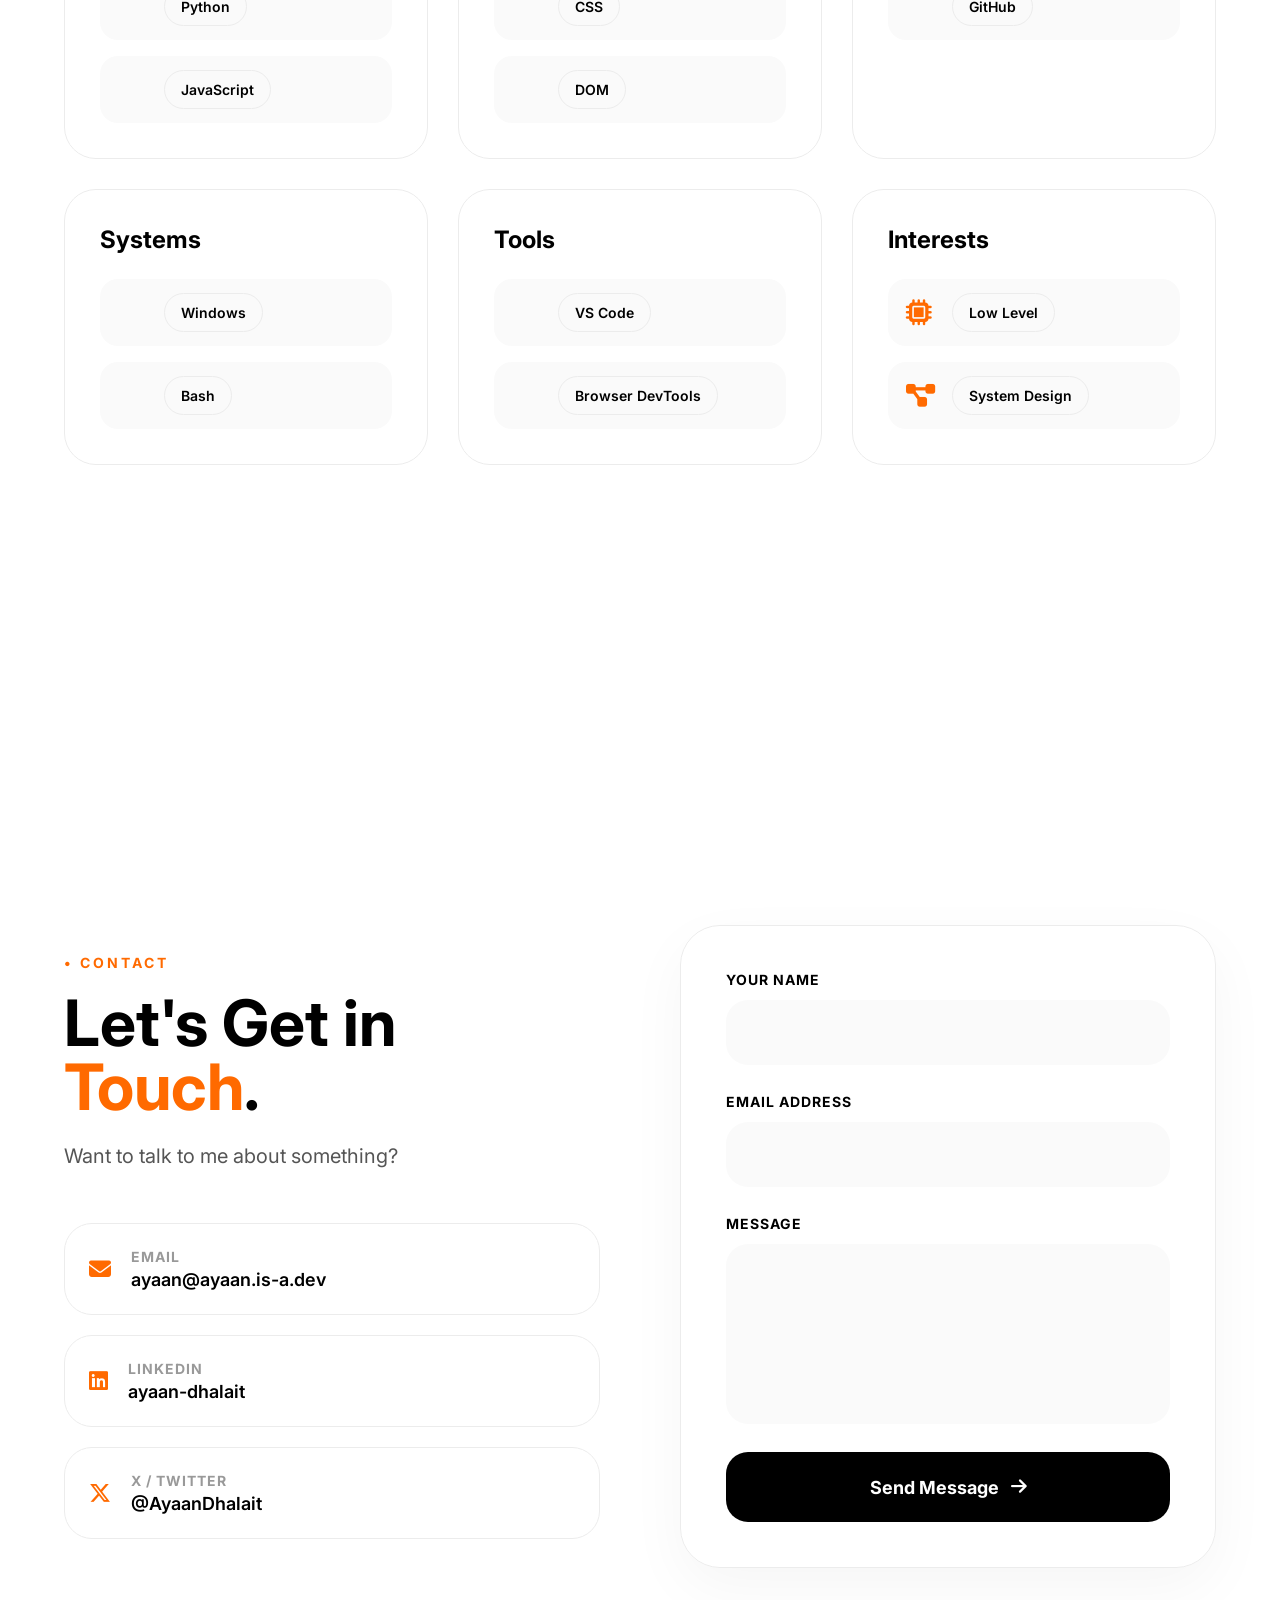
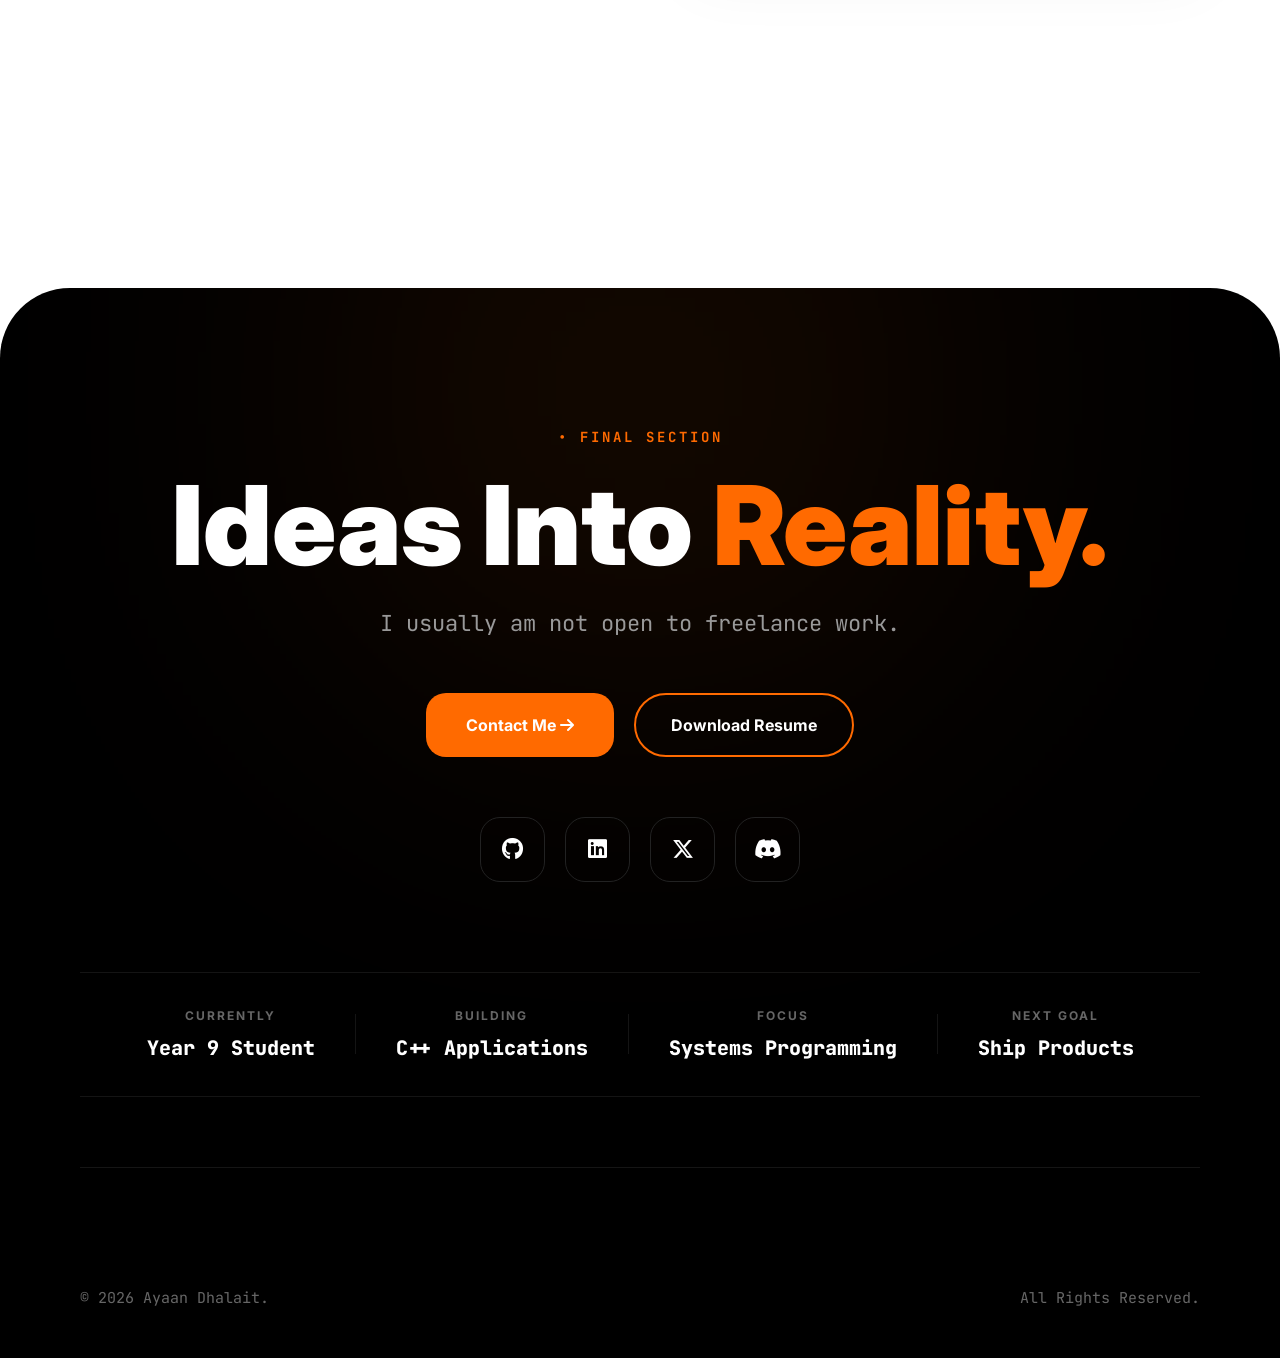
==== commit b6f2724a: "Add files via upload" ====
--- a/index.html
+++ b/index.html
@@ -1,3 +1,4 @@
+
 <!DOCTYPE html>
 <html lang="en">
 <head>
@@ -85,7 +86,7 @@
     </script>
 </head>
 <body>
-
+<canvas id="bg"></canvas>
 <div class="grid"></div>
 
 <nav>
@@ -93,6 +94,7 @@
 
     <div class="nav-links">
         <a href="#home">Home</a>
+        <a href="#about">About</a>
         <a href="#experience">Experience</a>
         <a href="#education">Education</a>
         <a href="#certificates">Certificates</a>
@@ -117,6 +119,7 @@
 <div class="mobile-menu">
 
     <a href="#home">Home</a>
+    <a href="#about">About</a>
     <a href="#experience">Experience</a>
     <a href="#education">Education</a>
     <a href="#certificates">Certificates</a>
@@ -188,6 +191,70 @@
 
 </section>
 
+<section id="about">
+    <div class="about-container">
+
+        <div class="about-left">
+            <p class="section-mini">• ABOUT ME</p>
+
+            <h2>
+                I try to develop technology that is <span>good</span>.
+            </h2>
+
+            <p class="about-text">
+                I'm Ayaan Dhalait, a student developer who used python and C++ as his main language. I have a passion for building things and learning how they work. I have a thing for technology.
+            </p>
+
+            <p class="about-text">
+                My Dream is to Graduate from university with a Computer Science Degree and become a Computer Scientist.
+            </p>
+
+            <div class="about-stats">
+
+                <div class="stat">
+                    <h3>9+</h3>
+                    <p>Years Coding</p>
+                </div>
+
+                <div class="stat">
+                    <h3>20+</h3>
+                    <p>Projects Built</p>
+                </div>
+
+                <div class="stat" id="infinite">
+                    <h3>∞</h3>
+                    <p>Ideas</p>
+                </div>
+
+            </div>
+        </div>
+
+        <div class="about-right">
+
+            <div class="about-card">
+
+                <div class="profile-ring">
+                    <img src="Ayaan.png">
+                </div>
+
+                <div class="about-badges">
+                    <span>Student Developer</span>
+                    <span>C++ Learner</span>
+                    <span>System Thinker</span>
+                </div>
+
+                <div class="about-line"></div>
+
+                <p class="about-quote">
+                    “Simplicity is Key to Success.”
+                </p>
+
+            </div>
+
+        </div>
+
+    </div>
+</section>
 
 
 <section class="experience" id="experience">
--- a/styles.css
+++ b/styles.css
@@ -1721,7 +1721,6 @@
     word-break:break-word;
 }
 
-/* mobile */
 @media(max-width:768px){
 
     .contact-cards{
@@ -1732,3 +1731,226 @@
         font-size:18px;
     }
 }
+
+.about-card{
+position:relative;
+margin-top:50px;
+padding:40px;
+border:1px solid #ececec;
+border-radius:30px;
+background:white;
+overflow:hidden;
+transition:.4s;
+}
+
+.about-card:hover{
+transform:translateY(-8px);
+border-color:#ff6a00;
+box-shadow:0 20px 60px rgba(0,0,0,.08);
+}
+
+.about-glow{
+position:absolute;
+width:300px;
+height:300px;
+background:#ff6a00;
+filter:blur(120px);
+opacity:.12;
+top:-80px;
+right:-80px;
+transition:.5s;
+}
+
+.about-card:hover .about-glow{
+opacity:.25;
+transform:scale(1.2);
+}
+
+.about-content{
+position:relative;
+z-index:2;
+display:flex;
+flex-direction:column;
+gap:18px;
+}
+
+.about-content p{
+font-size:18px;
+line-height:1.8;
+color:#555;
+}
+
+.about-content p span{
+color:#ff6a00;
+font-weight:700;
+}
+
+.about-tags{
+display:flex;
+flex-wrap:wrap;
+gap:12px;
+margin-top:20px;
+}
+
+.about-tags span{
+padding:10px 16px;
+border-radius:999px;
+border:1px solid #ececec;
+font-weight:600;
+font-size:13px;
+transition:.3s;
+cursor:default;
+}
+
+.about-tags span:hover{
+transform:translateY(-4px);
+border-color:#ff6a00;
+}
+
+body.dark .about-card{
+background:#111;
+border-color:#222;
+}
+
+body.dark .about-content p{
+color:#bbb;
+}
+
+#bg{
+position:fixed;
+inset:0;
+z-index:-2;
+}
+
+.about-card{
+transition:.2s;
+will-change:transform;
+}
+
+.about-container{
+width:90%;
+margin:auto;
+display:grid;
+grid-template-columns:1.2fr 0.8fr;
+gap:80px;
+align-items:center;
+padding:140px 0;
+}
+
+.about-left h2{
+font-size:64px;
+line-height:1.1;
+margin:20px 0;
+}
+
+.about-left h2 span{
+color:#ff6a00;
+}
+
+.about-text{
+font-size:18px;
+line-height:1.8;
+color:#555;
+margin-top:20px;
+}
+
+.about-stats{
+display:flex;
+gap:40px;
+margin-top:50px;
+}
+
+.stat h3{
+font-size:42px;
+color:#ff6a00;
+}
+
+.stat p{
+font-size:14px;
+font-weight:700;
+letter-spacing:1px;
+text-transform:uppercase;
+color:#777;
+}
+
+.about-right{
+display:flex;
+justify-content:center;
+}
+
+.about-card{
+width:100%;
+max-width:380px;
+padding:35px;
+border:1px solid #ececec;
+border-radius:32px;
+background:white;
+transition:.4s;
+text-align:center;
+}
+
+.about-card:hover{
+transform:translateY(-10px);
+border-color:#ff6a00;
+box-shadow:0 20px 60px rgba(0,0,0,.08);
+}
+
+.profile-ring{
+width:160px;
+height:160px;
+margin:auto;
+border-radius:50%;
+border:5px solid #ff6a00;
+padding:5px;
+}
+
+.profile-ring img{
+width:100%;
+height:100%;
+border-radius:50%;
+object-fit:cover;
+}
+
+.about-badges{
+display:flex;
+flex-wrap:wrap;
+gap:10px;
+justify-content:center;
+margin-top:25px;
+}
+
+.about-badges span{
+padding:8px 14px;
+border-radius:999px;
+border:1px solid #ececec;
+font-size:12px;
+font-weight:700;
+}
+
+.about-line{
+height:1px;
+background:#ececec;
+margin:25px 0;
+}
+
+.about-quote{
+font-style:italic;
+color:#555;
+line-height:1.6;
+}
+
+@media(max-width:900px){
+.about-container{
+grid-template-columns:1fr;
+text-align:center;
+}
+
+.about-stats{
+justify-content:center;
+flex-wrap:wrap;
+}
+}
+
+.infinite h3 {
+    font-size: 100px;
+}
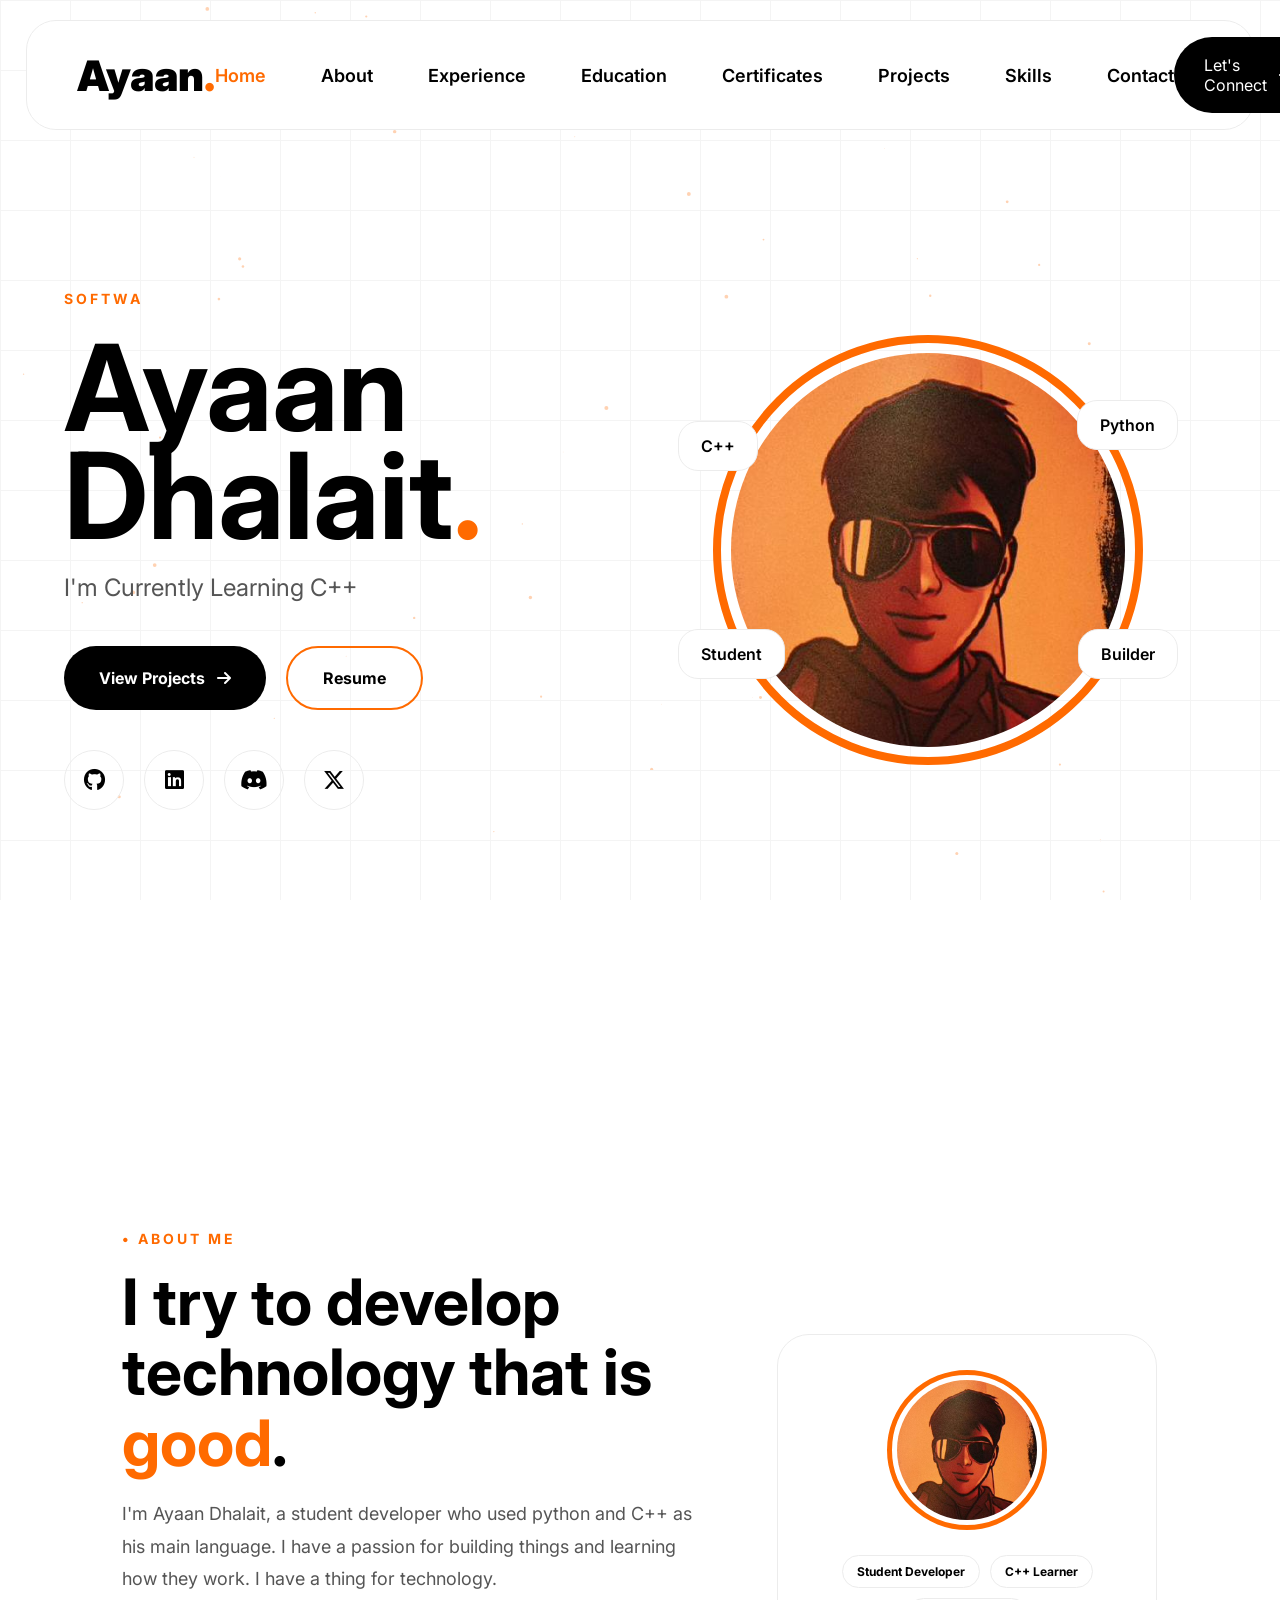
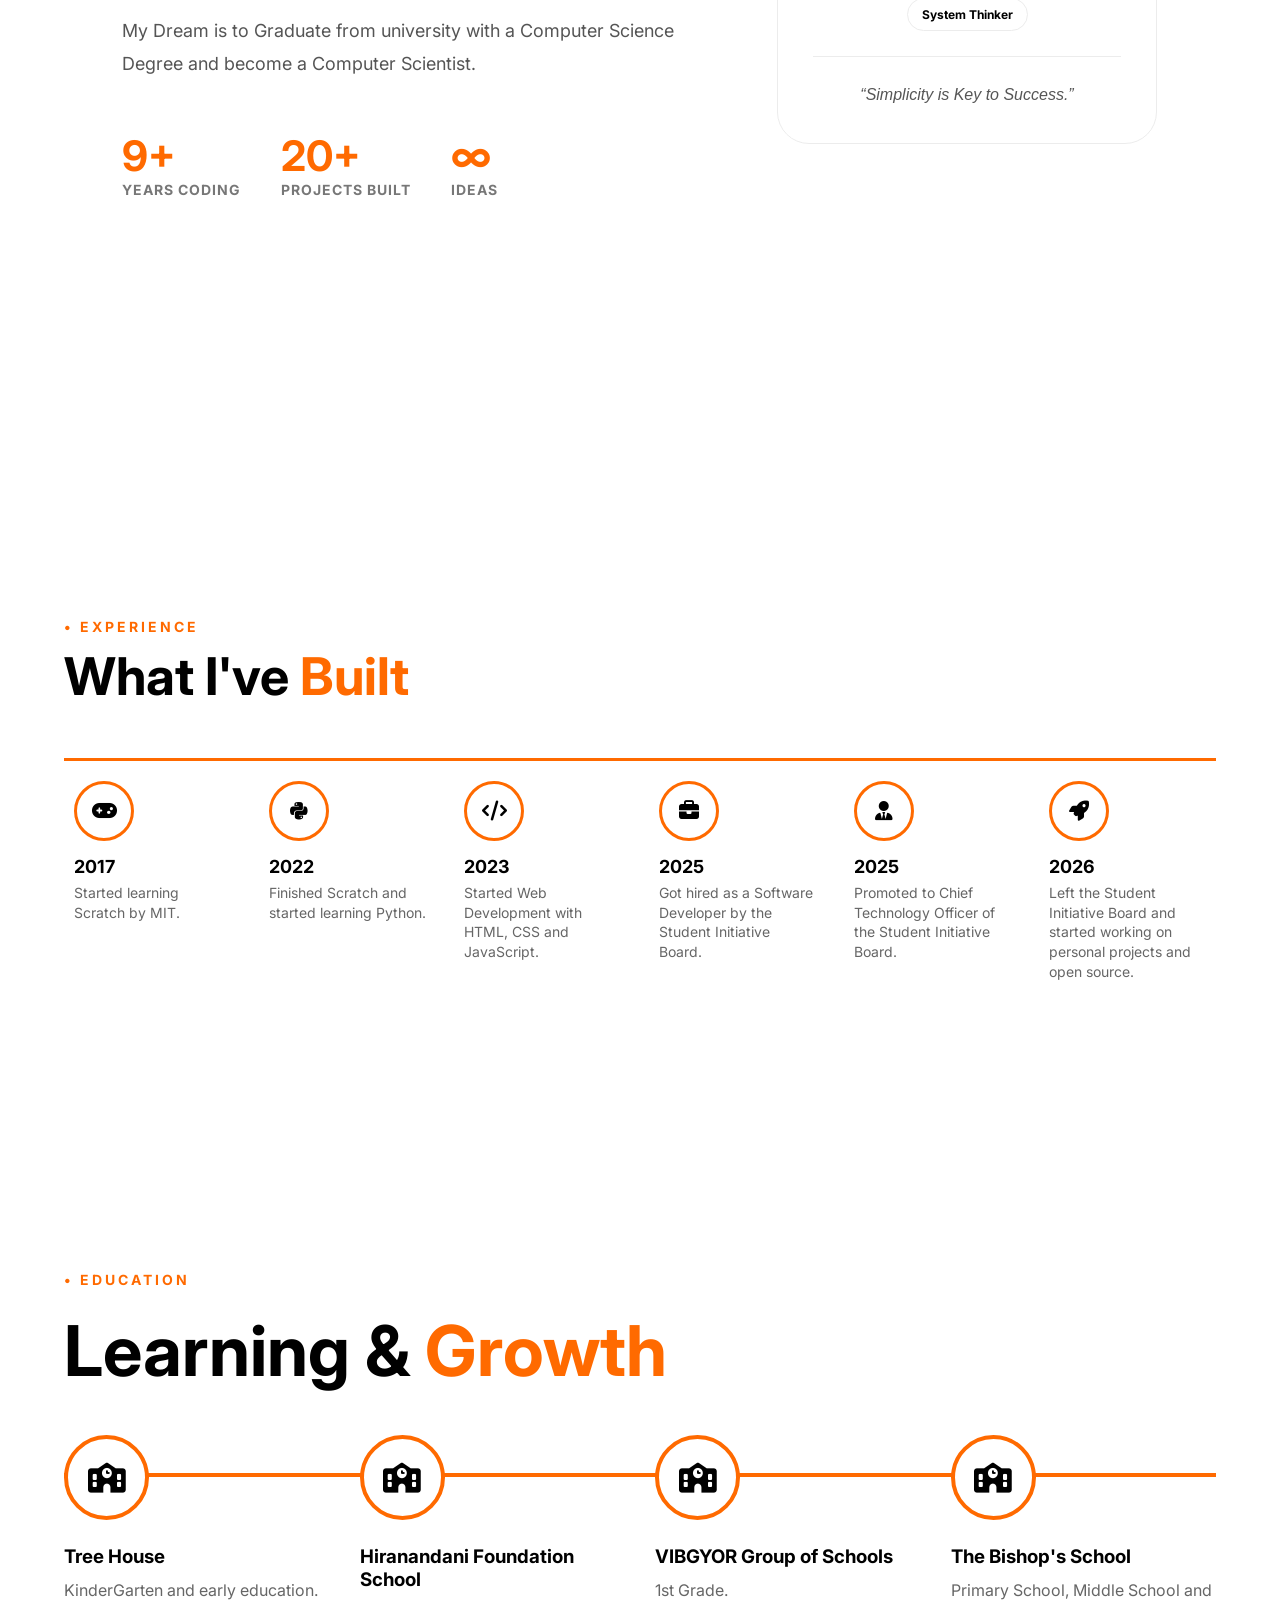
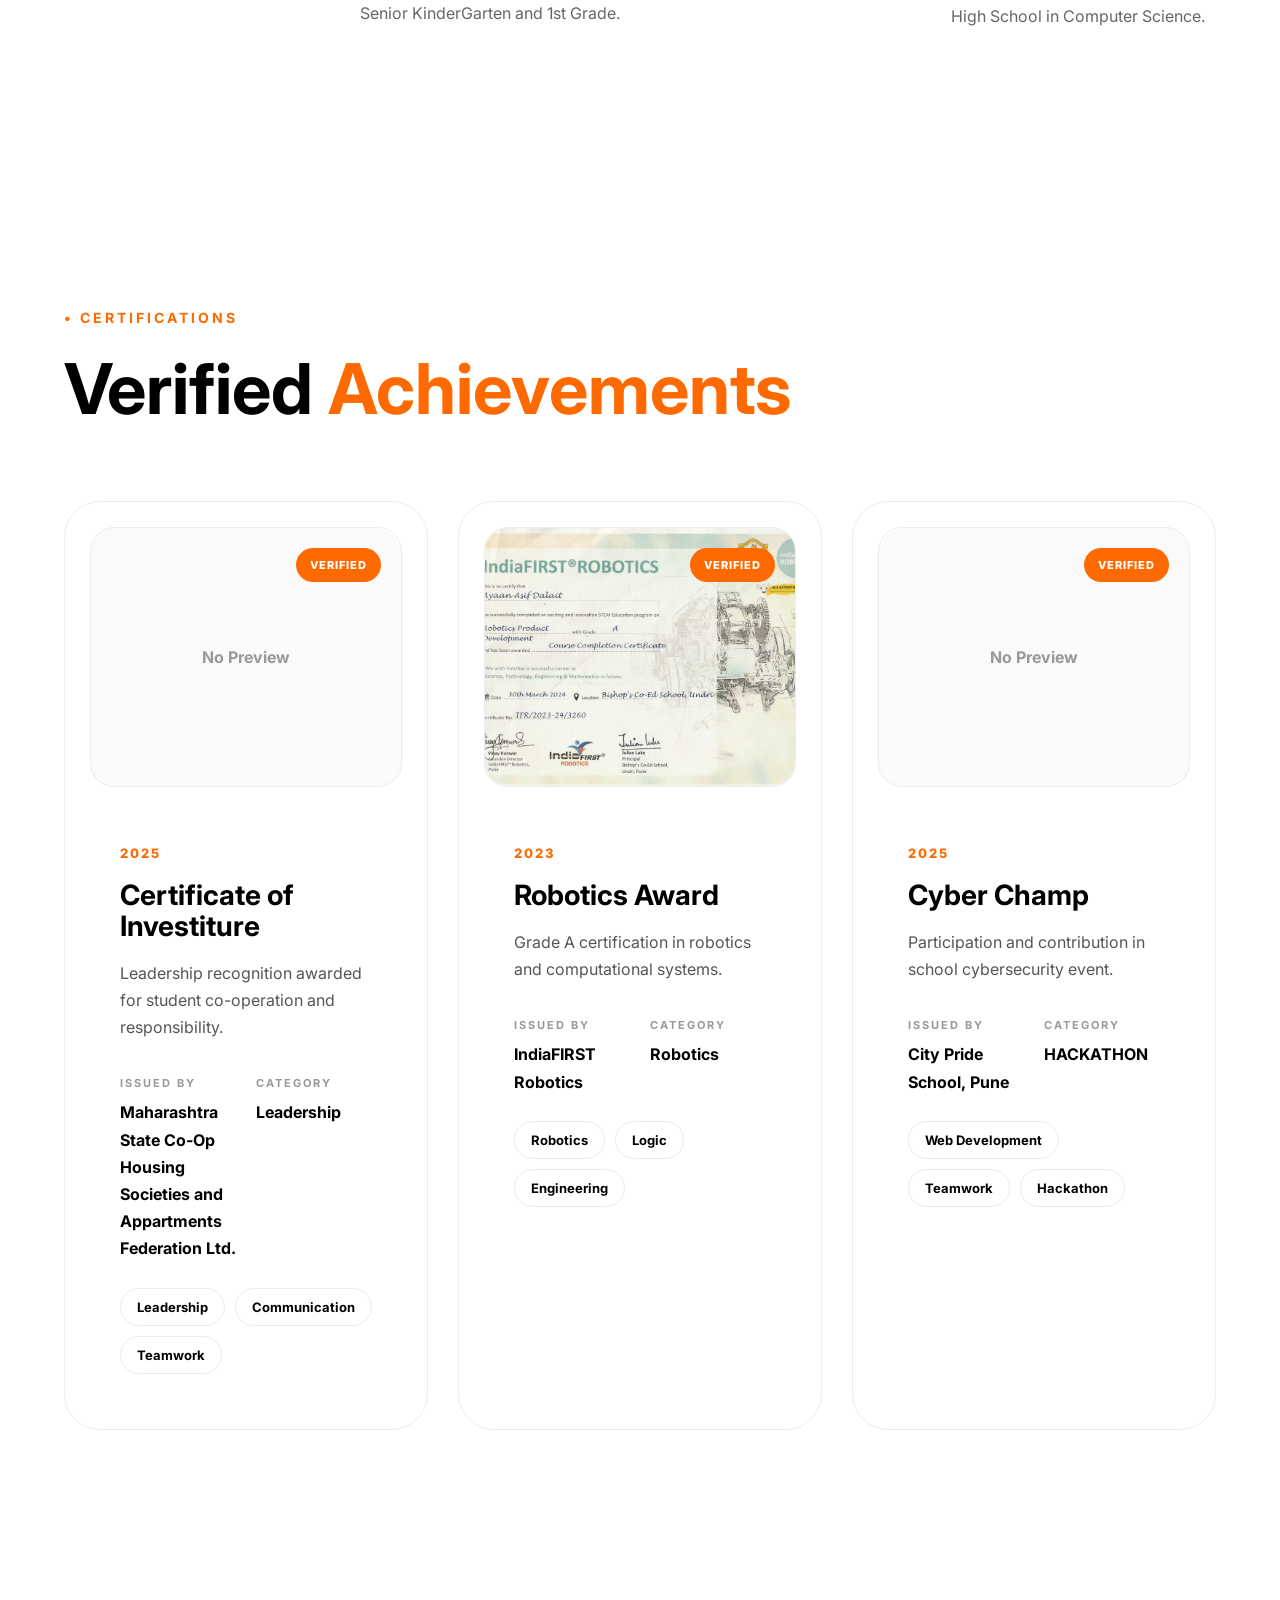
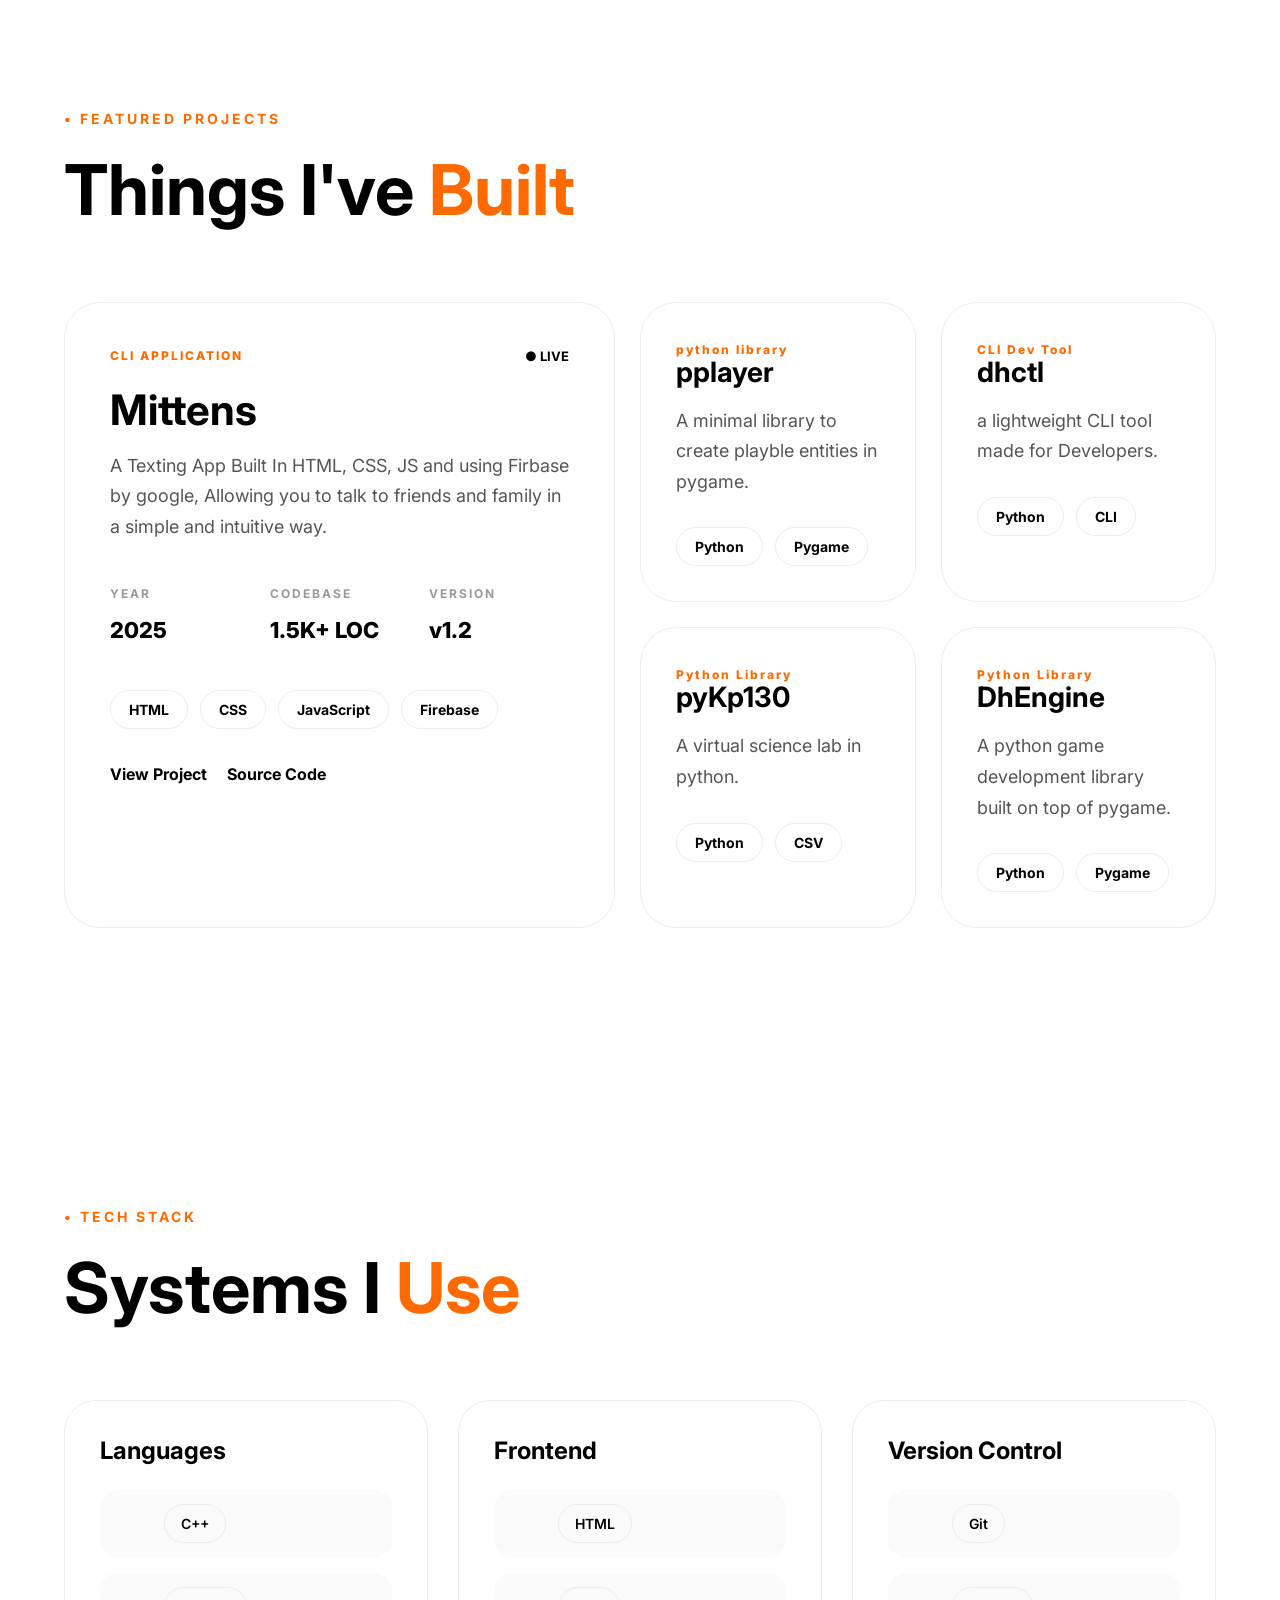
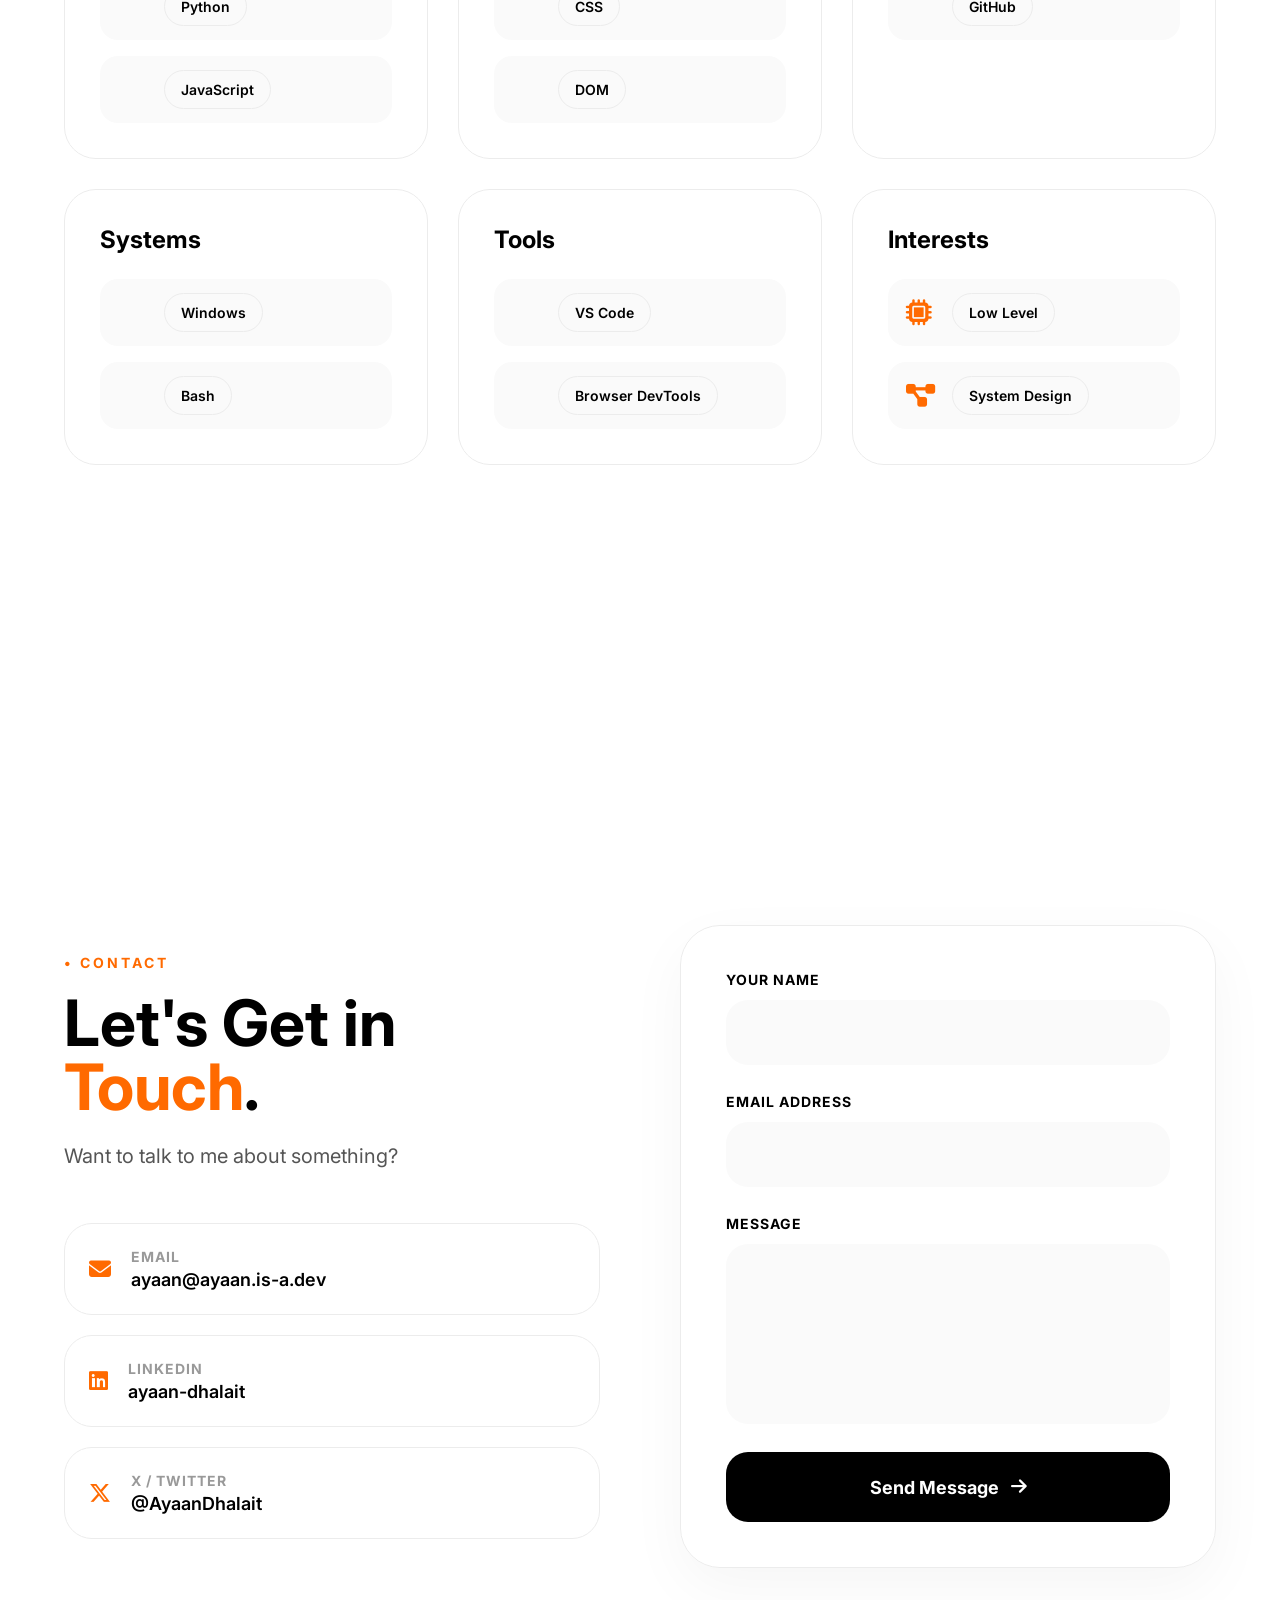
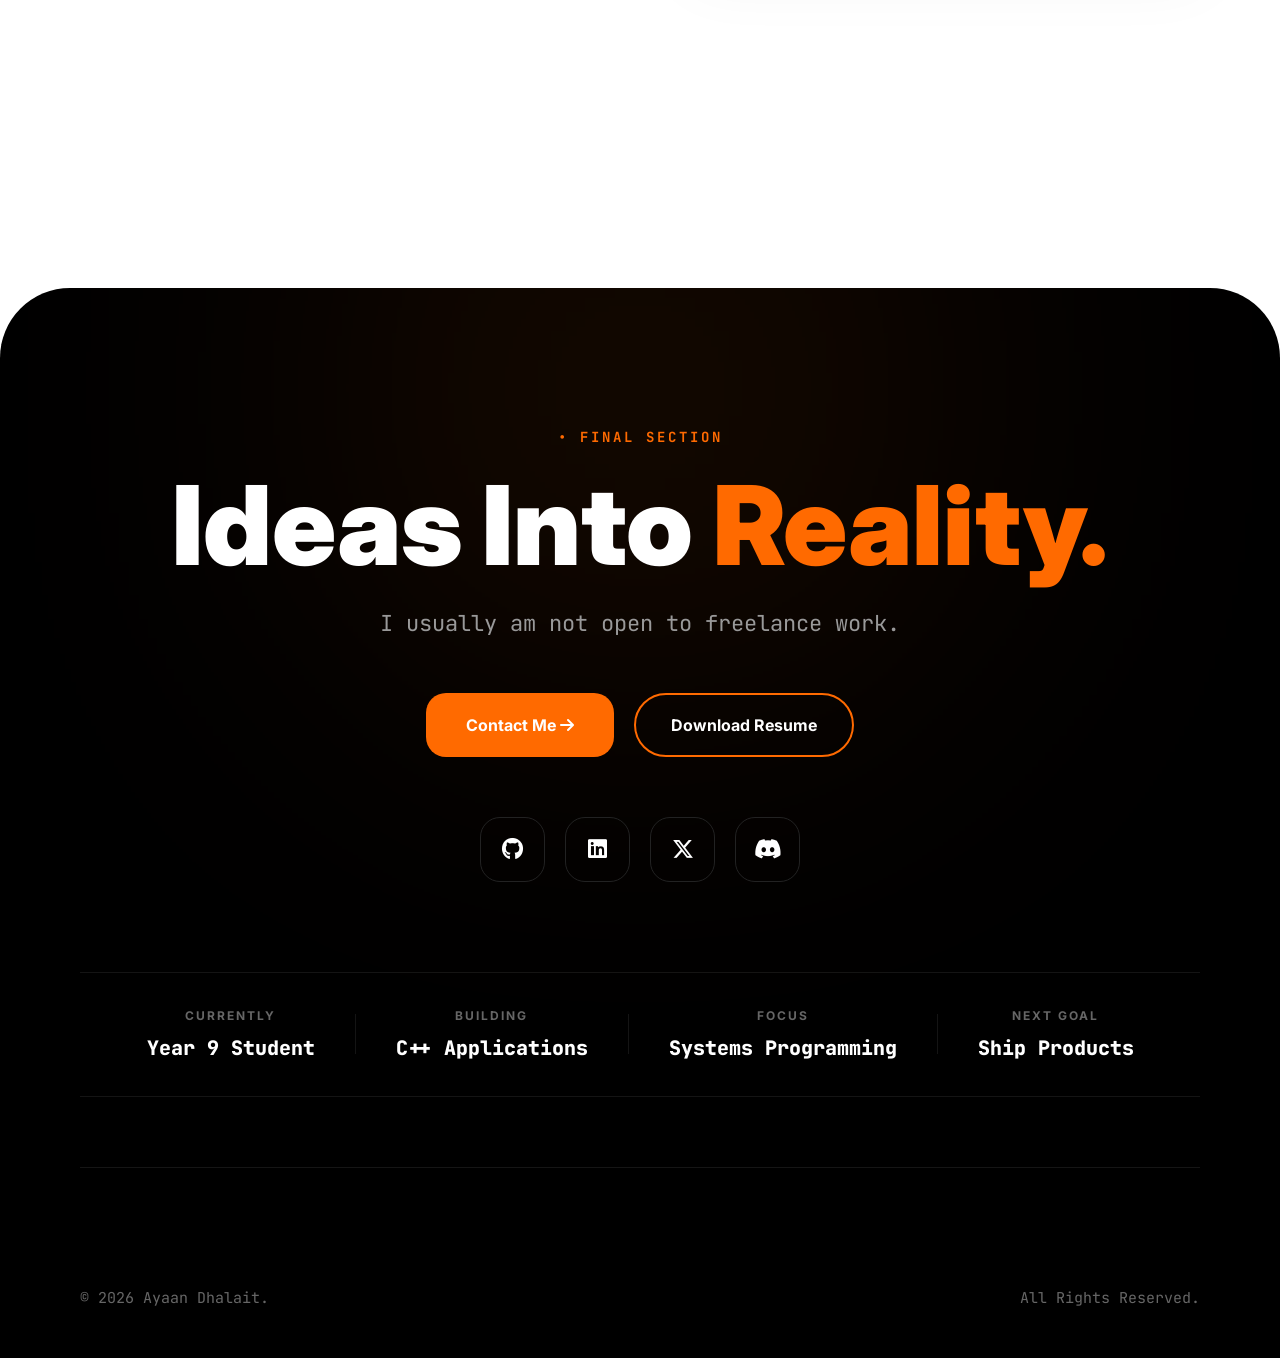
==== commit 7cc110af: "Update index.html" ====
--- a/index.html
+++ b/index.html
@@ -12,7 +12,6 @@
     <link rel="preconnect" href="https://fonts.googleapis.com">
     <link rel="preconnect" href="https://fonts.gstatic.com" crossorigin>
     <link href="https://fonts.googleapis.com/css2?family=JetBrains+Mono:ital,wght@0,100..800;1,100..800&display=swap" rel="stylesheet">
-    <!DOCTYPE html>
     <meta name="description" content="Ayaan Dhalait is a Computer Programmer, Front-End Developer and Ex-CTO of the Student Initiative Board.">
     <meta property="og:title" content="Ayaan Dhalait">
     <meta name="twitter:title" content="Ayaan Dhalait">
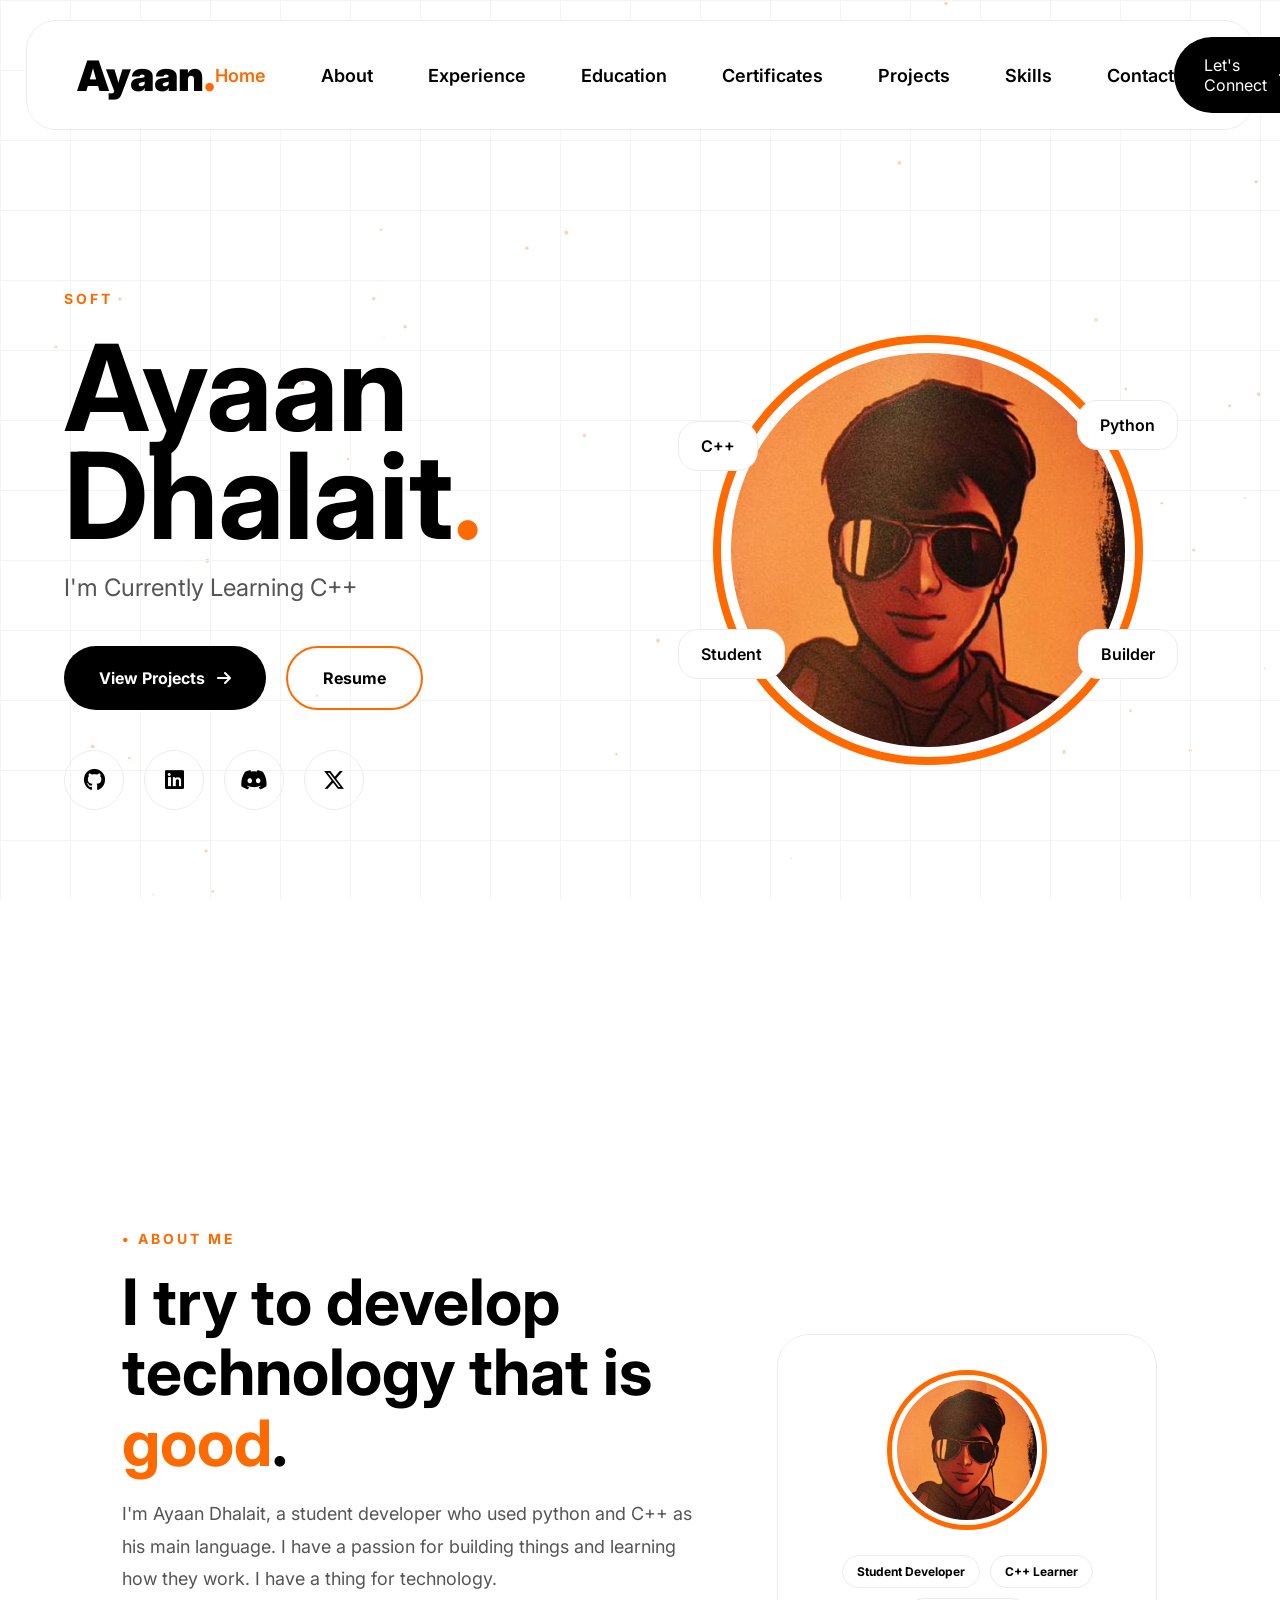
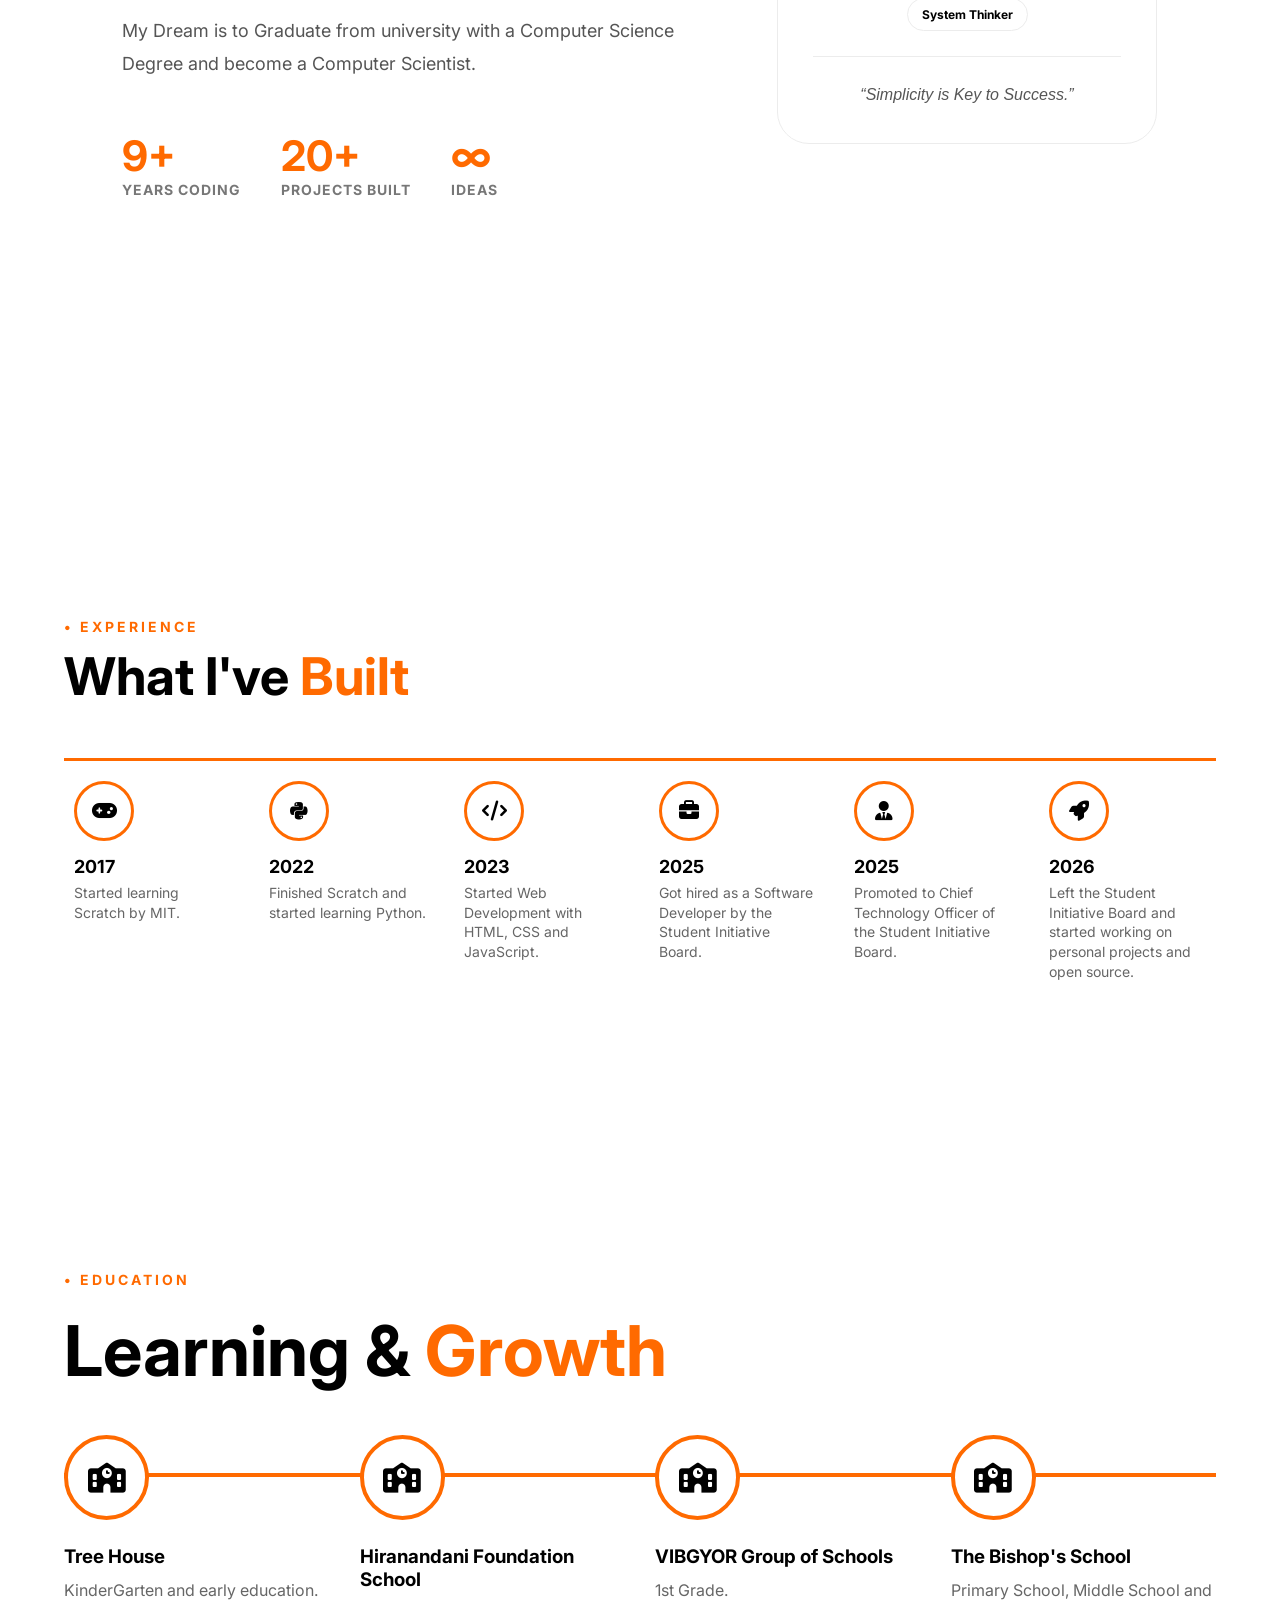
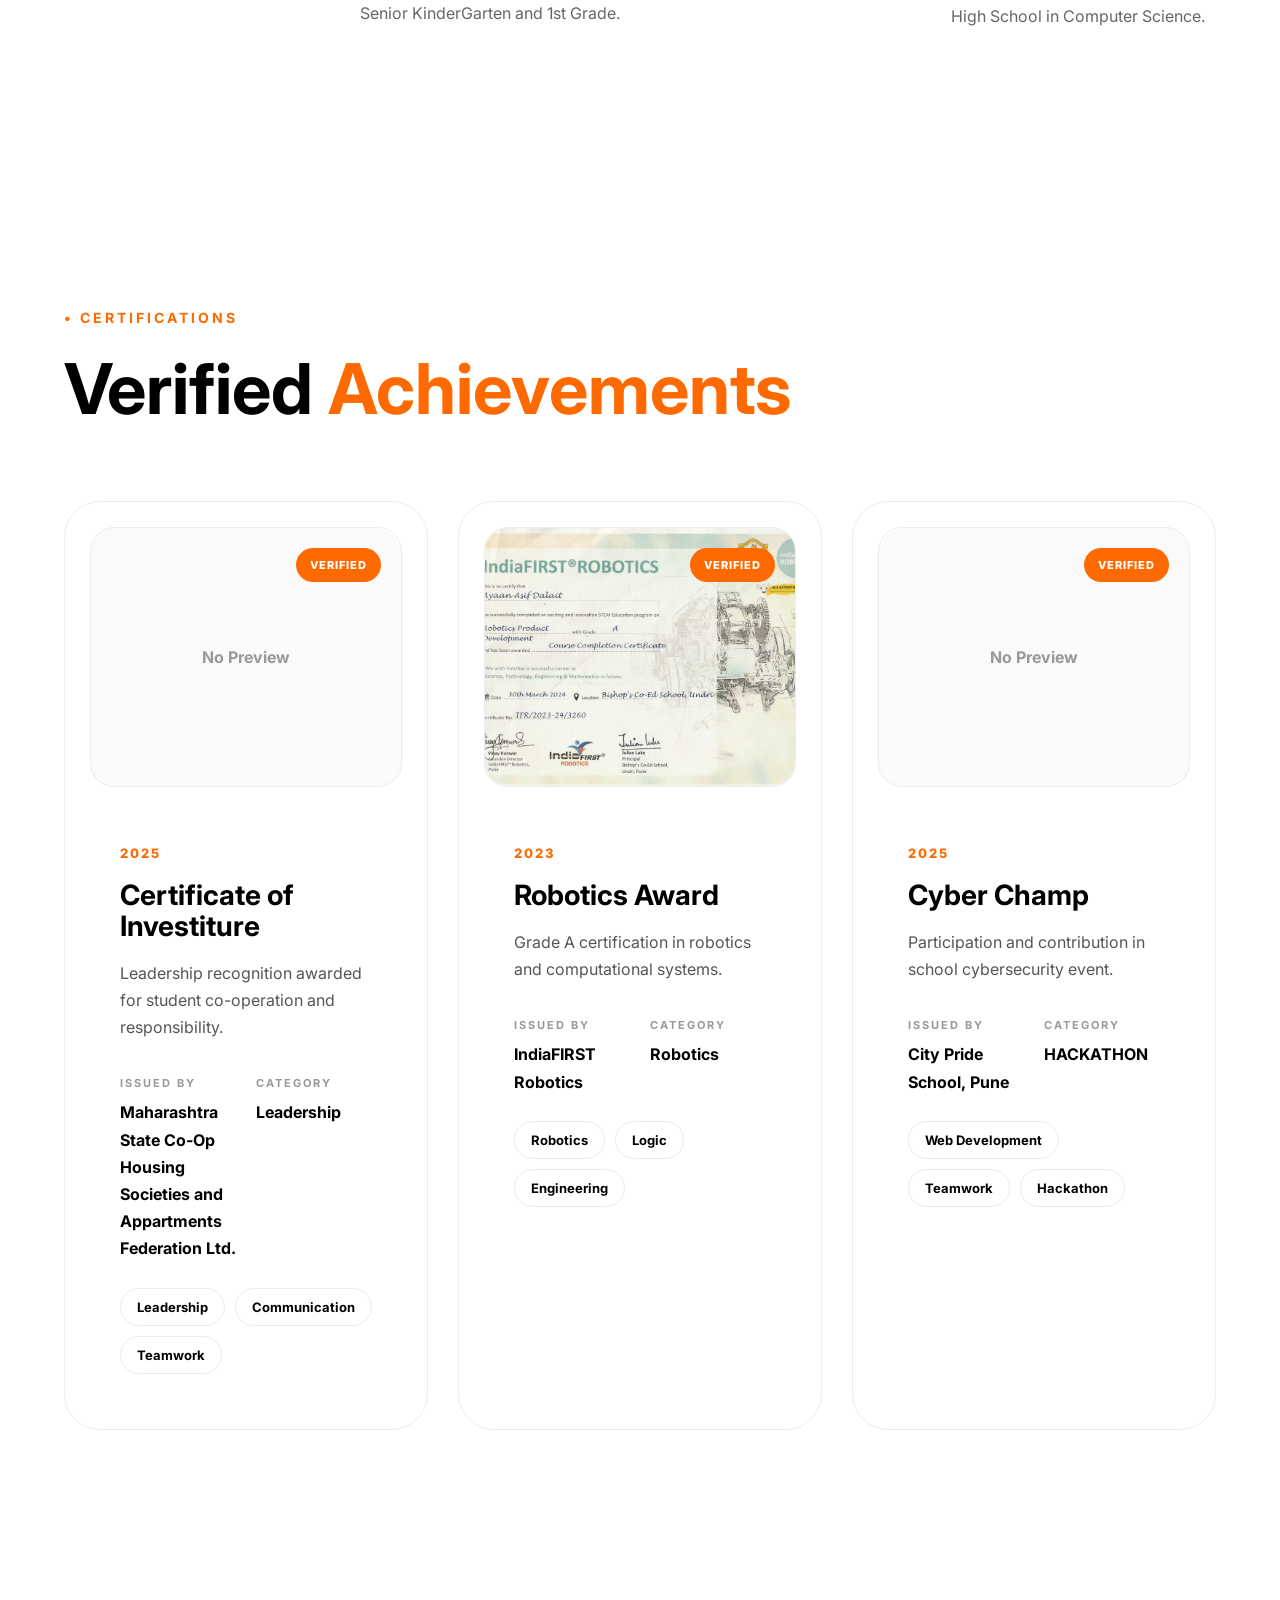
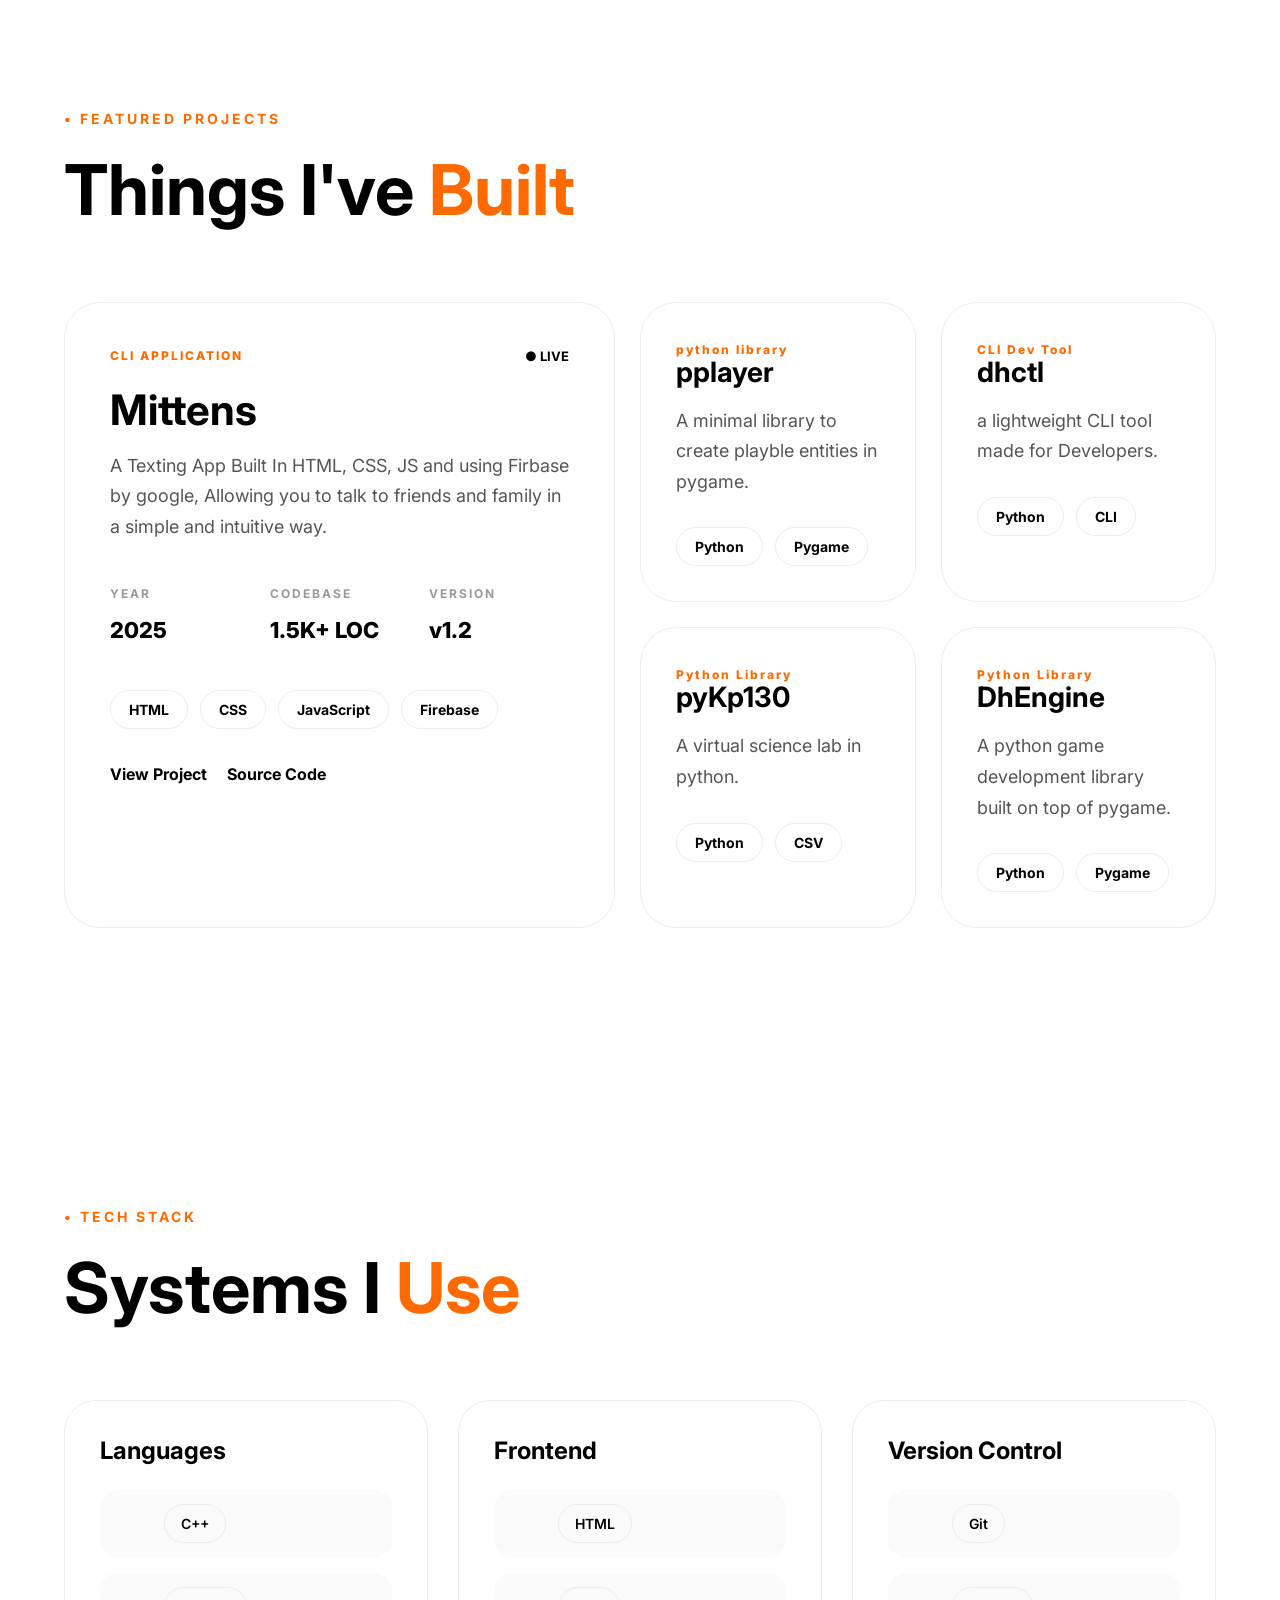
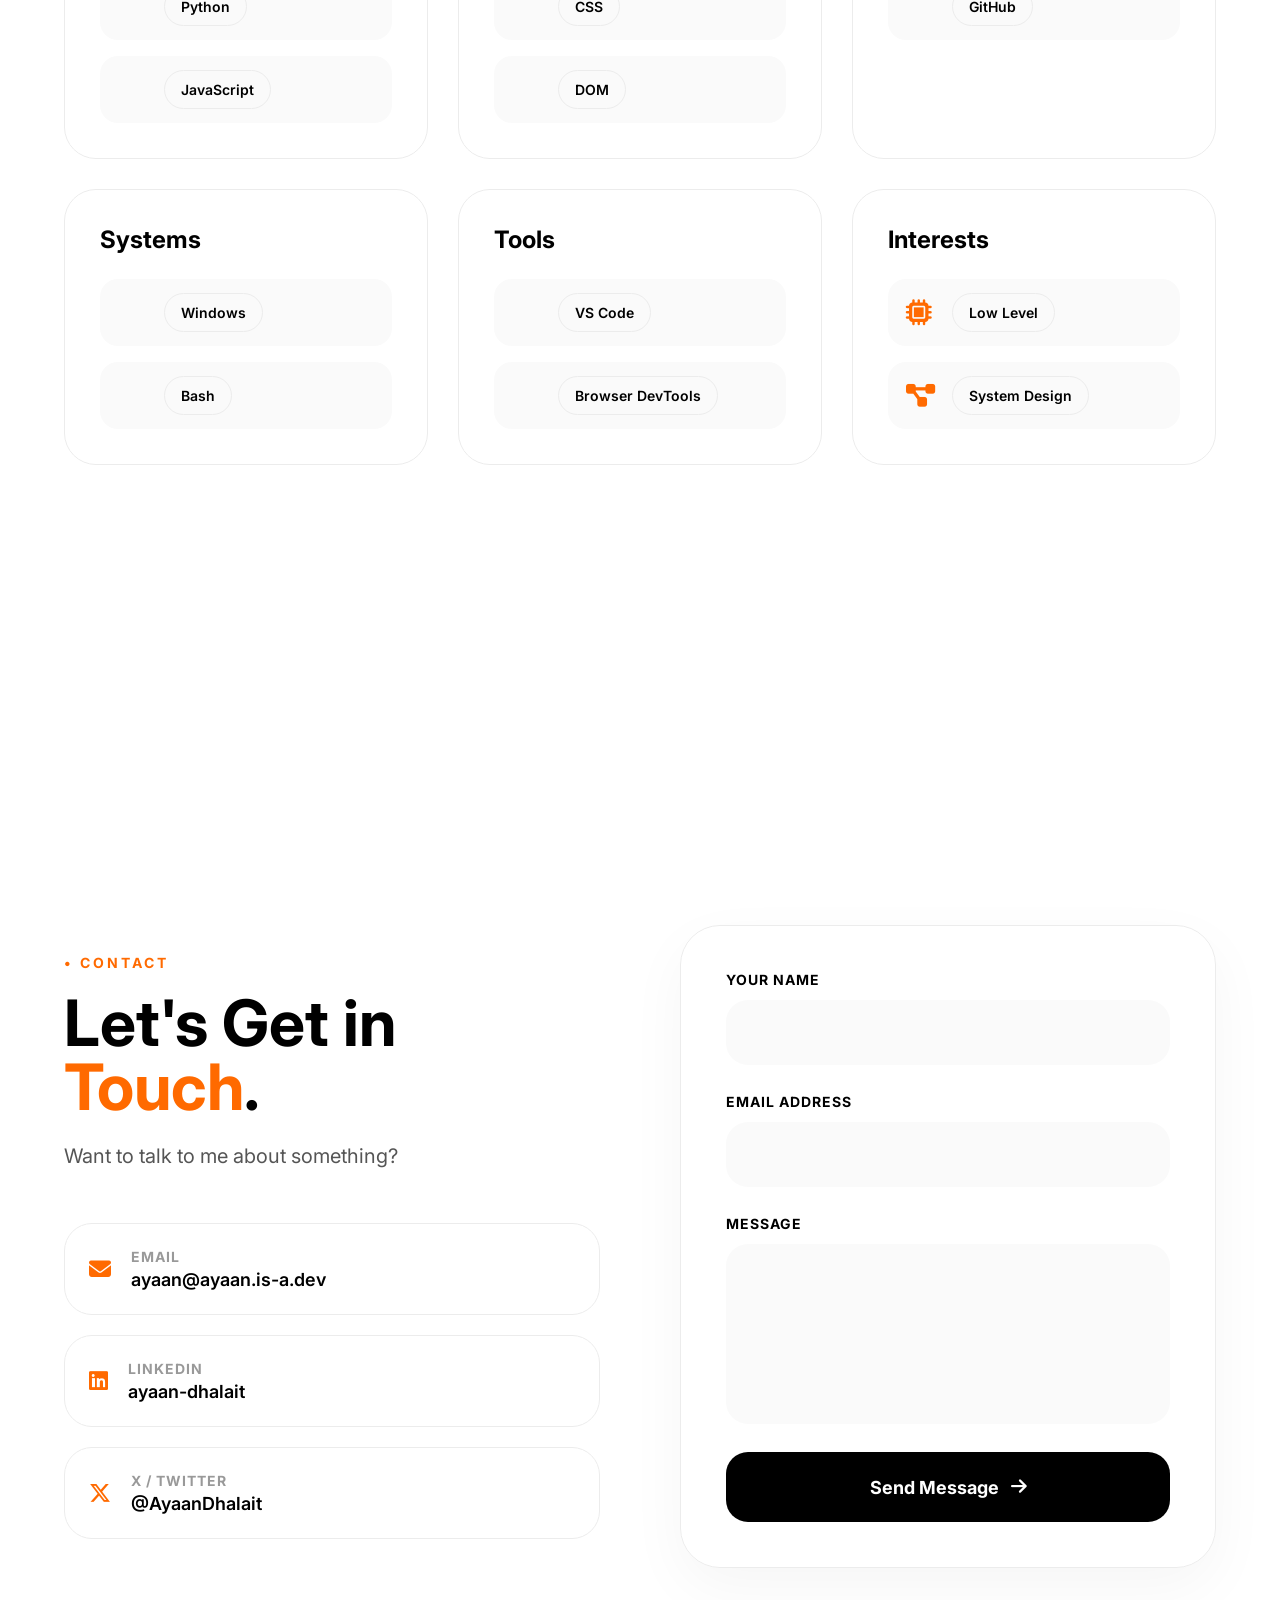
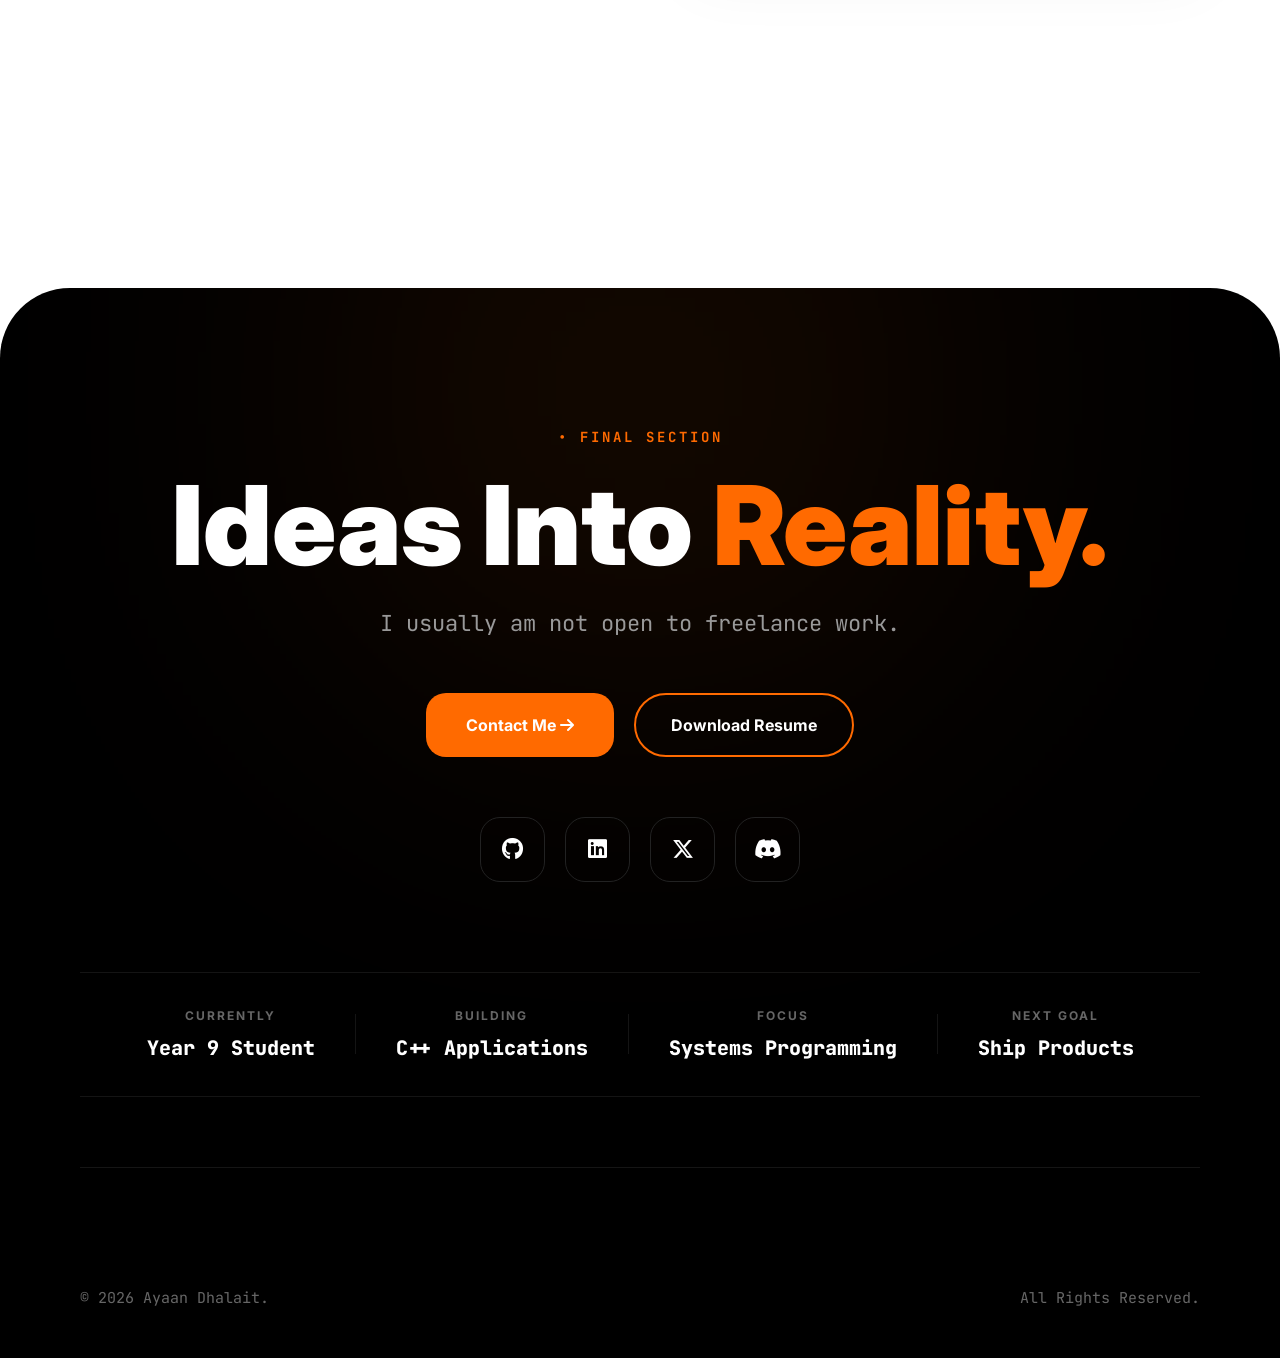
==== commit 89cc9a40: "Add files via upload" ====
--- a/index.html
+++ b/index.html
@@ -10,6 +10,7 @@
     <link href="https://fonts.googleapis.com/css2?family=Inter:wght@400;500;600;700;800;900&display=swap" rel="stylesheet">
     <link rel="stylesheet" href="https://cdn.jsdelivr.net/gh/devicons/devicon@latest/devicon.min.css">
     <link rel="preconnect" href="https://fonts.googleapis.com">
+    <script src="https://cdn.jsdelivr.net/npm/@emailjs/browser@4/dist/email.min.js"></script>
     <link rel="preconnect" href="https://fonts.gstatic.com" crossorigin>
     <link href="https://fonts.googleapis.com/css2?family=JetBrains+Mono:ital,wght@0,100..800;1,100..800&display=swap" rel="stylesheet">
     <meta name="description" content="Ayaan Dhalait is a Computer Programmer, Front-End Developer and Ex-CTO of the Student Initiative Board.">
@@ -1150,86 +1151,115 @@
             </div>
 
 
-<div class="meta-card">
-
-    <i class="fa-brands fa-linkedin"></i>
-
-    <div>
-
-        <span>LinkedIn</span>
-
-        <p>ayaan-dhalait</p>
-
-    </div>
-
-</div>
-
-
-<div class="meta-card">
-
-    <i class="fa-brands fa-x-twitter"></i>
-
-    <div>
-
-        <span>X / Twitter</span>
-
-        <p>@AyaanDhalait</p>
-
-    </div>
-
-</div>
-
-        </div>
-
-    </div>
-
-
-
-<form class="contact-form" action="https://formspree.io/f/xwvavoee" method="POST">
-
-    <div class="input-group">
-
-        <label>Your Name</label>
-
-        <input type="text" name="name" required>
-
-    </div>
-
-
-    <div class="input-group">
-
-        <label>Email Address</label>
-
-        <input type="email" name="email" required>
-
-    </div>
-
-
-    <div class="input-group">
-
-        <label>Message</label>
-
-        <textarea name="message" required></textarea>
-
-    </div>
-
-
-    <!-- optional: subject line -->
-    <input type="hidden" name="_subject" value="New message from portfolio">
-
-    <!-- optional: redirect after submit -->
-    <input type="hidden" name="_redirect" value="https://ayaan.is-a.dev/thanks.html">
-
-
-    <button type="submit">
-
-        Send Message
-
-        <i class="fa-solid fa-arrow-right"></i>
-
-    </button>
-
-</form>
+            <div class="meta-card">
+
+                <i class="fa-brands fa-linkedin"></i>
+
+                <div>
+
+                    <span>LinkedIn</span>
+
+                    <p>ayaan-dhalait</p>
+
+                </div>
+
+            </div>
+
+
+            <div class="meta-card">
+
+                <i class="fa-brands fa-x-twitter"></i>
+
+                <div>
+
+                    <span>X / Twitter</span>
+
+                    <p>@AyaanDhalait</p>
+
+                </div>
+
+            </div>
+
+        </div>
+
+    </div>
+
+
+
+    <form class="contact-form"
+    id="contactForm">
+
+        <div class="input-group">
+
+            <label>Your Name</label>
+
+            <input
+            type="text"
+            name="name"
+            required>
+
+        </div>
+
+
+        <div class="input-group">
+
+            <label>Email Address</label>
+
+            <input
+            type="email"
+            name="email"
+            required>
+
+        </div>
+
+
+        <div class="input-group">
+
+            <label>Message</label>
+
+            <textarea
+            name="message"
+            required></textarea>
+
+        </div>
+
+
+        <button
+        type="submit"
+        id="sendBtn">
+
+            <span id="btnText">
+
+                Send Message
+
+            </span>
+
+            <i class="fa-solid fa-arrow-right"></i>
+
+        </button>
+
+    </form>
+
+
+
+    <div class="success-popup"
+    id="successPopup">
+
+        <div class="popup-card">
+
+            <i class="fa-solid fa-circle-check"></i>
+
+            <h3>
+                Message Sent.
+            </h3>
+
+            <p>
+                Thanks for reaching out.
+            </p>
+
+        </div>
+
+    </div>
 
 </section>
 
@@ -1385,4 +1415,4 @@
 <script src="script.js"></script>
 
 </body>
-</html>
+</html>
--- a/styles.css
+++ b/styles.css
@@ -1953,4 +1953,79 @@
 
 .infinite h3 {
     font-size: 100px;
+}
+
+.success-popup{
+
+    position:fixed;
+
+    inset:0;
+
+    display:flex;
+
+    justify-content:center;
+
+    align-items:center;
+
+    background:rgba(0,0,0,.45);
+
+    backdrop-filter:blur(12px);
+
+    z-index:999999;
+
+
+    visibility:hidden;
+
+    opacity:0;
+
+    pointer-events:none;
+
+    transition:.35s;
+
+}
+
+
+.success-popup.show{
+
+    visibility:visible;
+
+    opacity:1;
+
+    pointer-events:auto;
+
+}
+
+
+.popup-card{
+
+    width:420px;
+
+    background:white;
+
+    border-radius:30px;
+
+    padding:50px;
+
+    text-align:center;
+
+    transform:scale(.9);
+
+    transition:.35s;
+
+}
+
+
+.success-popup.show .popup-card{
+
+    transform:scale(1);
+
+}
+
+
+.popup-card i{
+
+    font-size:4rem;
+
+    margin-bottom:20px;
+
 }
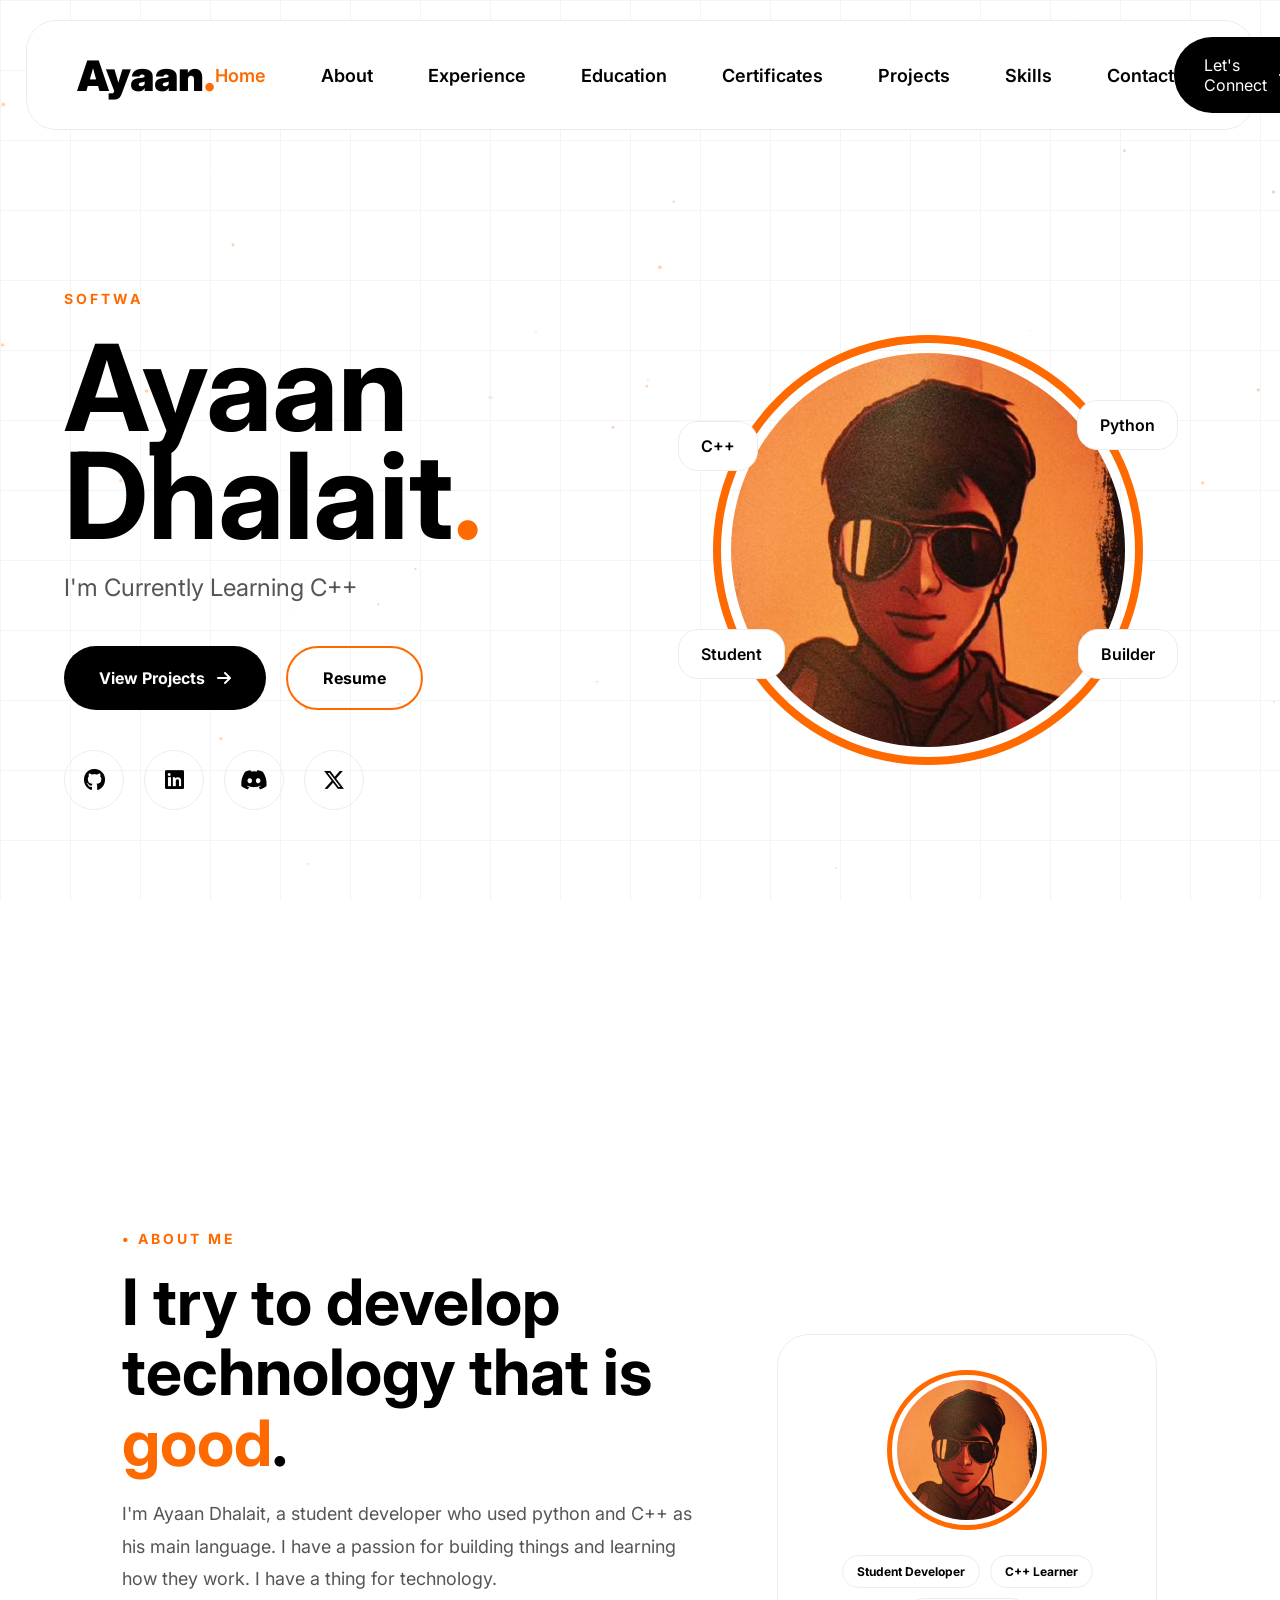
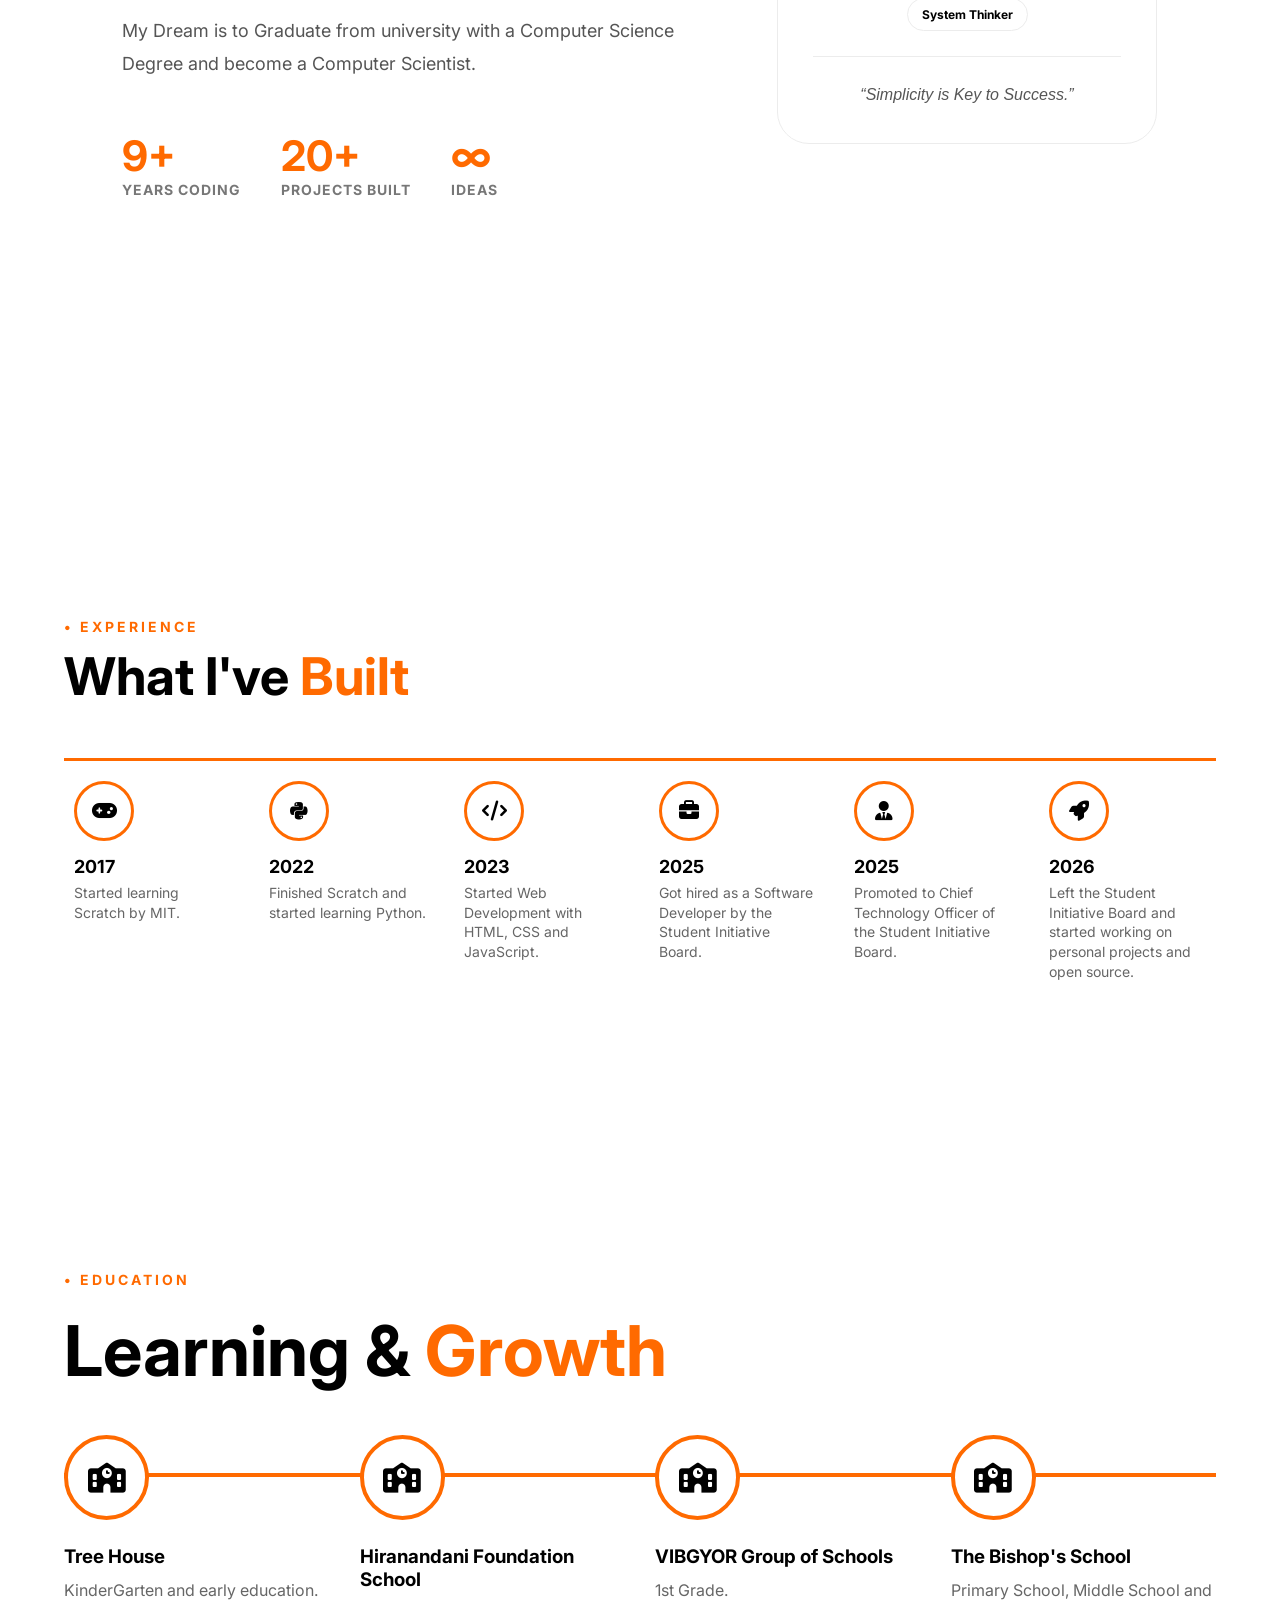
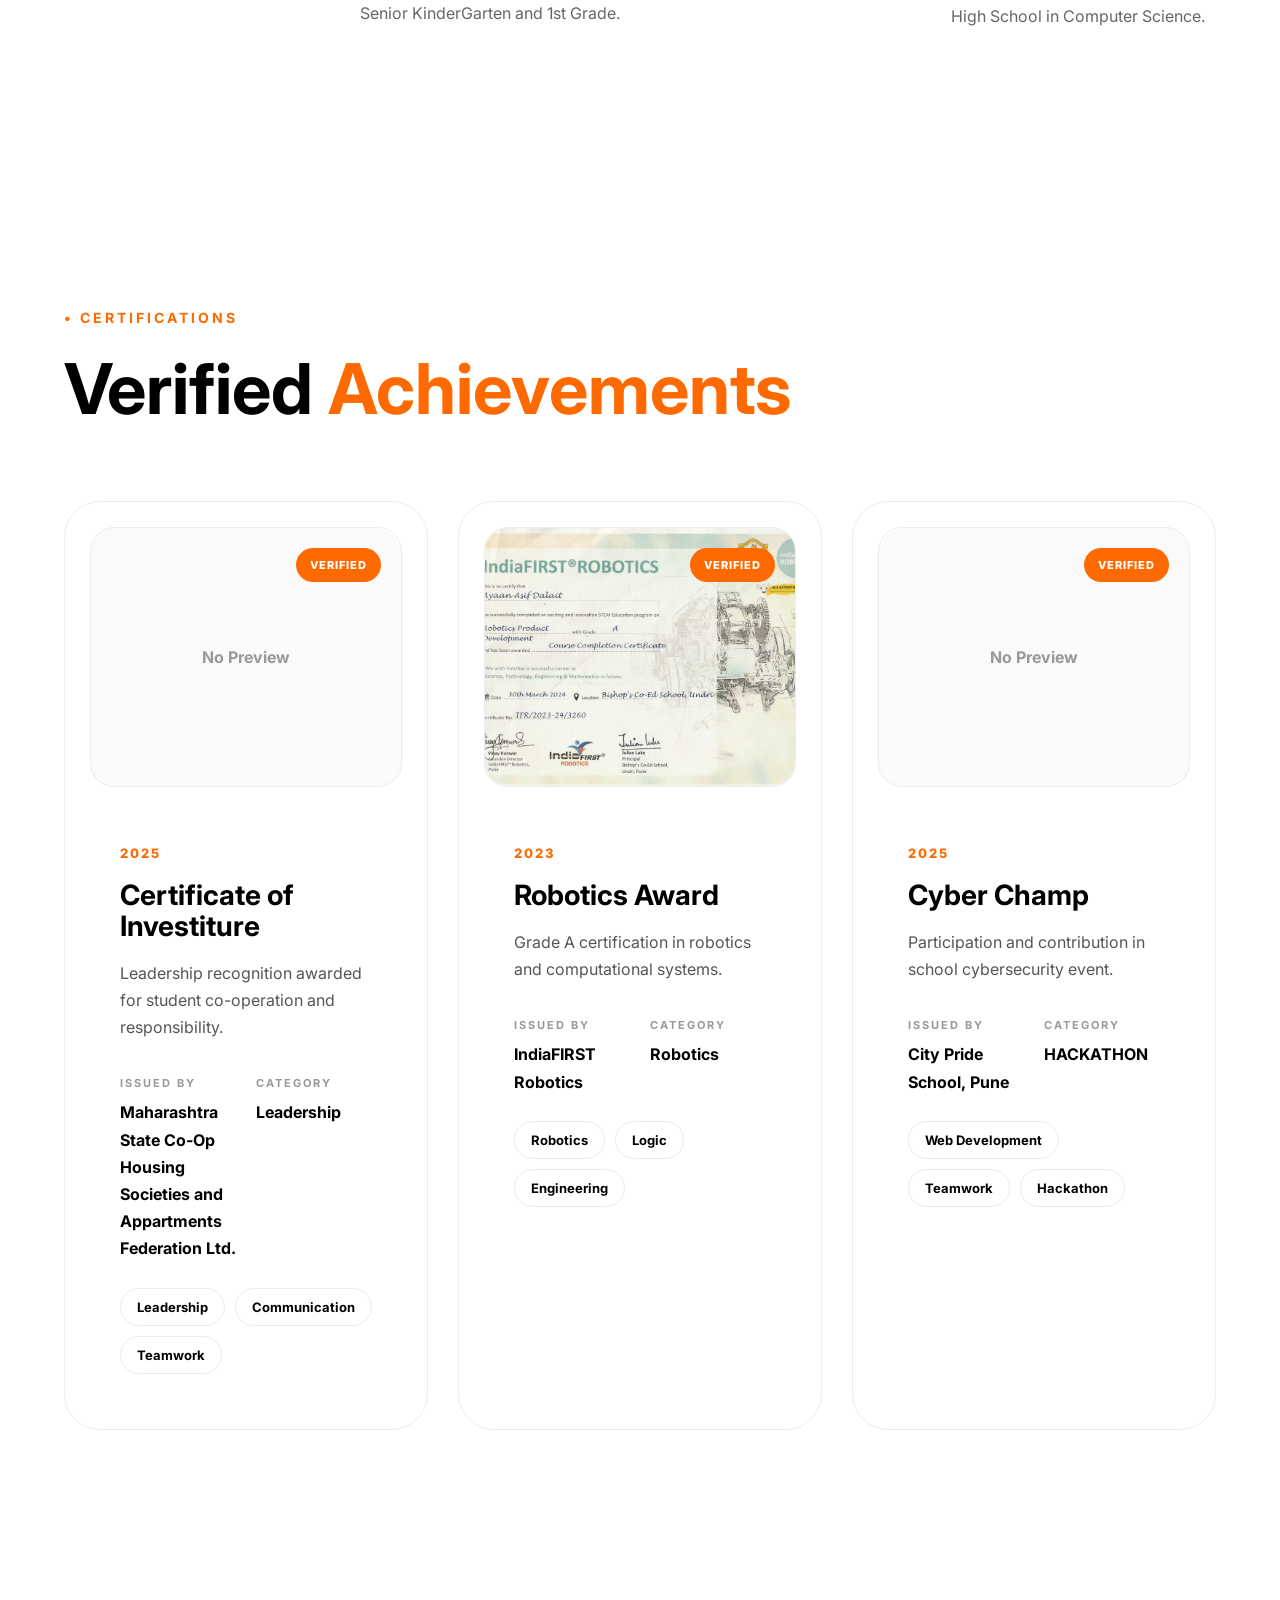
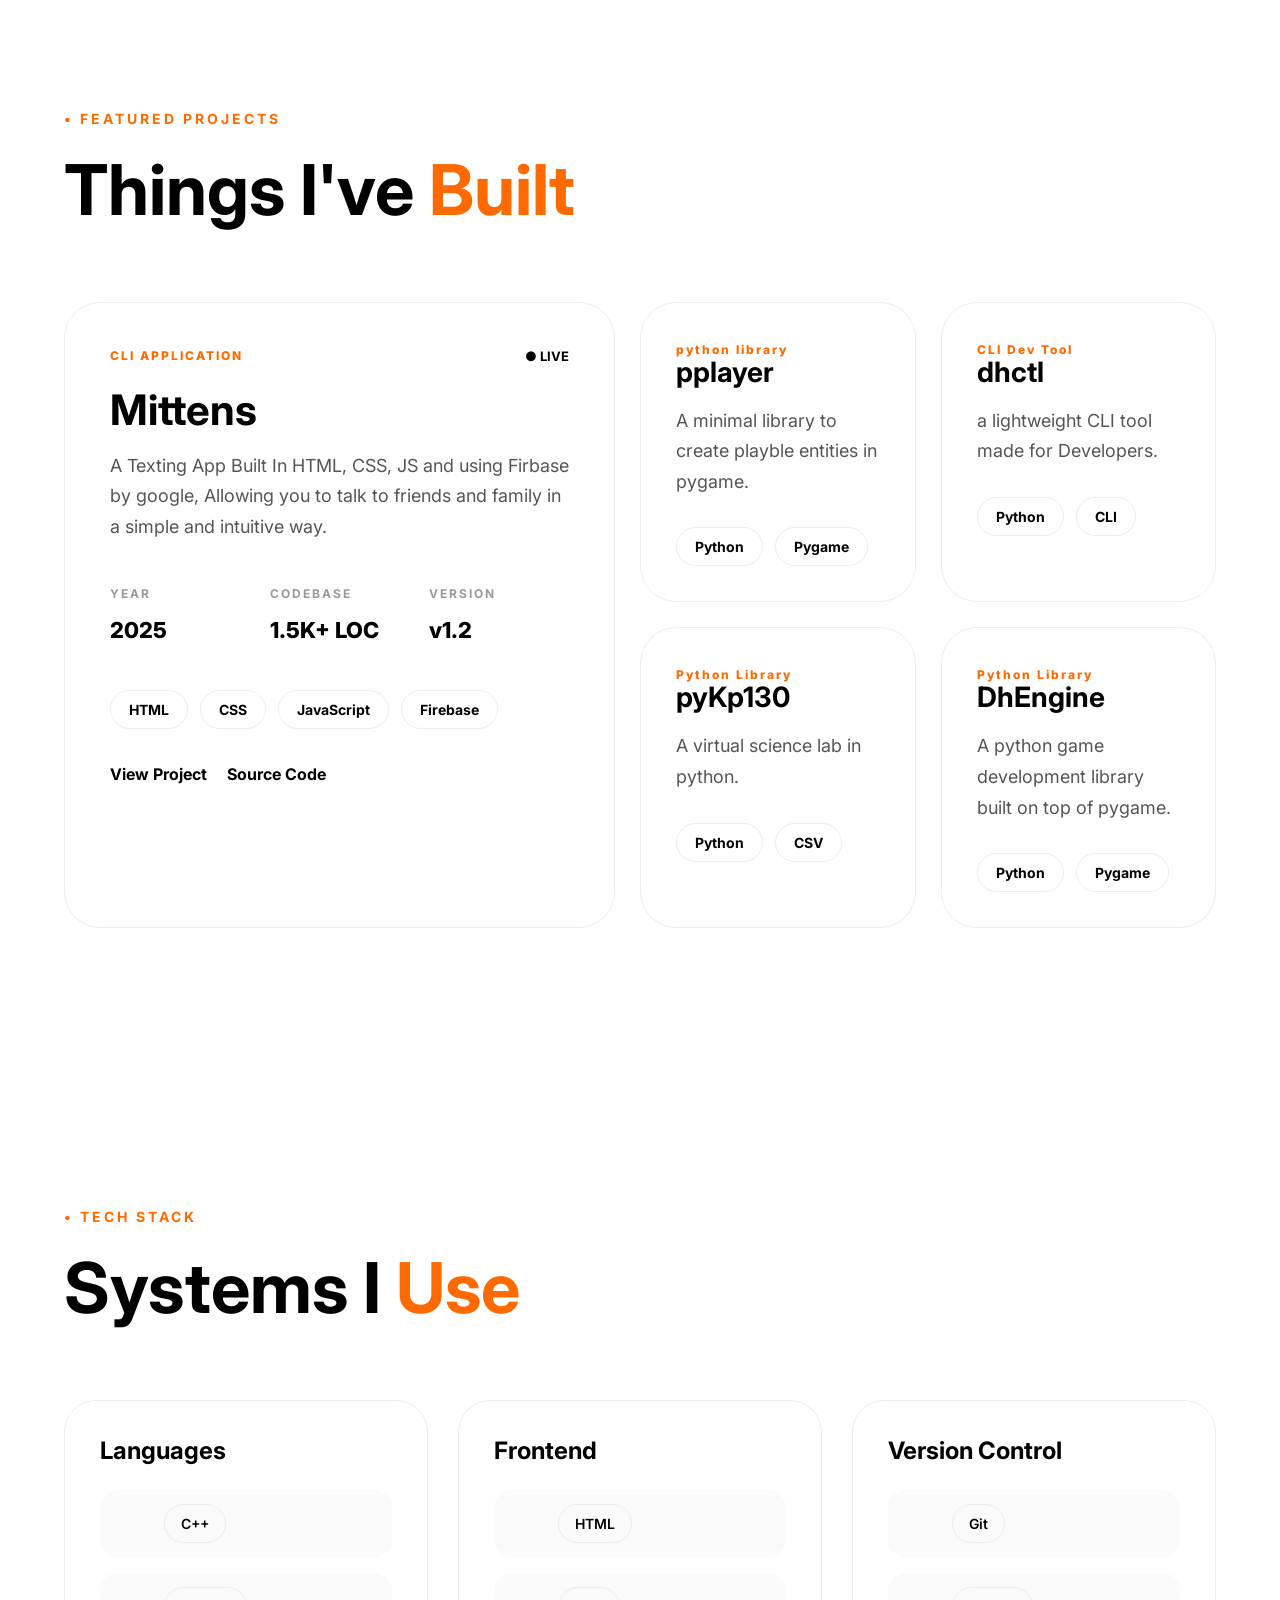
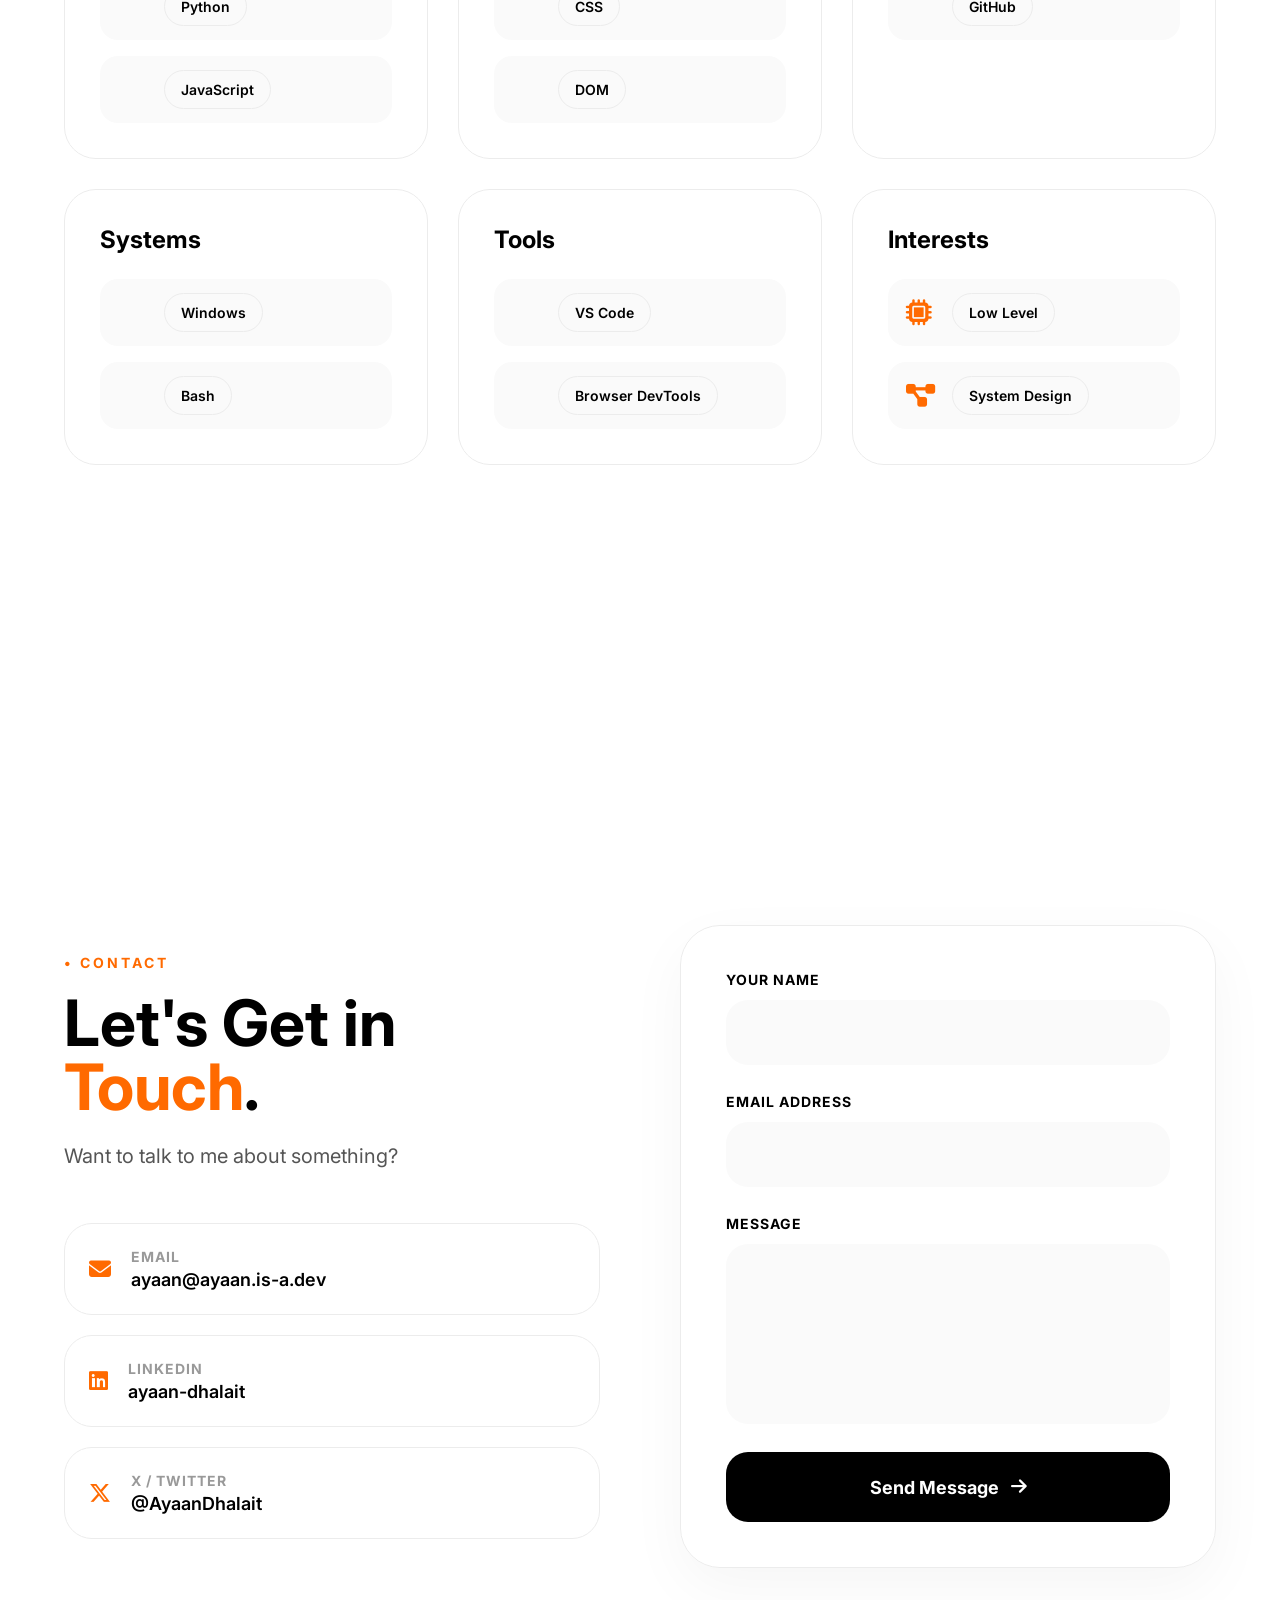
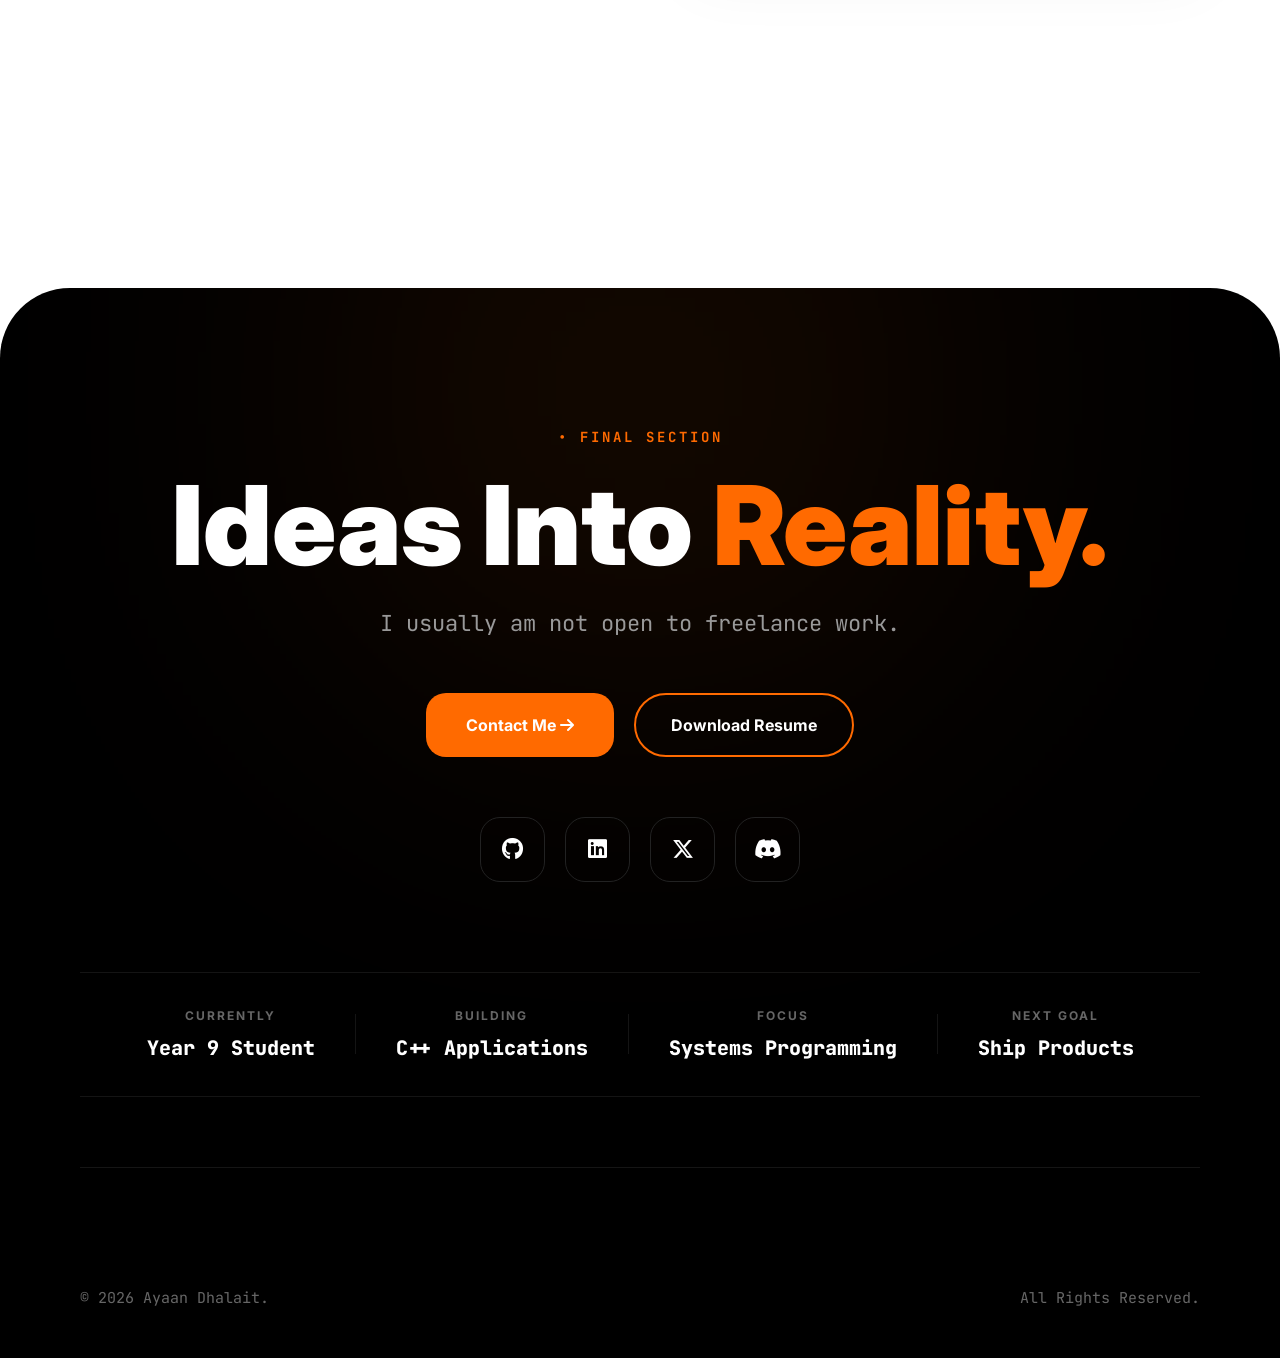
==== commit 9d9872b5: "Update index.html" ====
--- a/index.html
+++ b/index.html
@@ -1,4 +1,3 @@
-
 <!DOCTYPE html>
 <html lang="en">
 <head>
@@ -1205,10 +1204,11 @@
 
             <label>Email Address</label>
 
-            <input
-            type="email"
-            name="email"
-            required>
+           <input
+  type="email"
+  name="email"
+  pattern=".{6,}@.*"
+  required>
 
         </div>
 
@@ -1415,4 +1415,4 @@
 <script src="script.js"></script>
 
 </body>
-</html>+</html>
